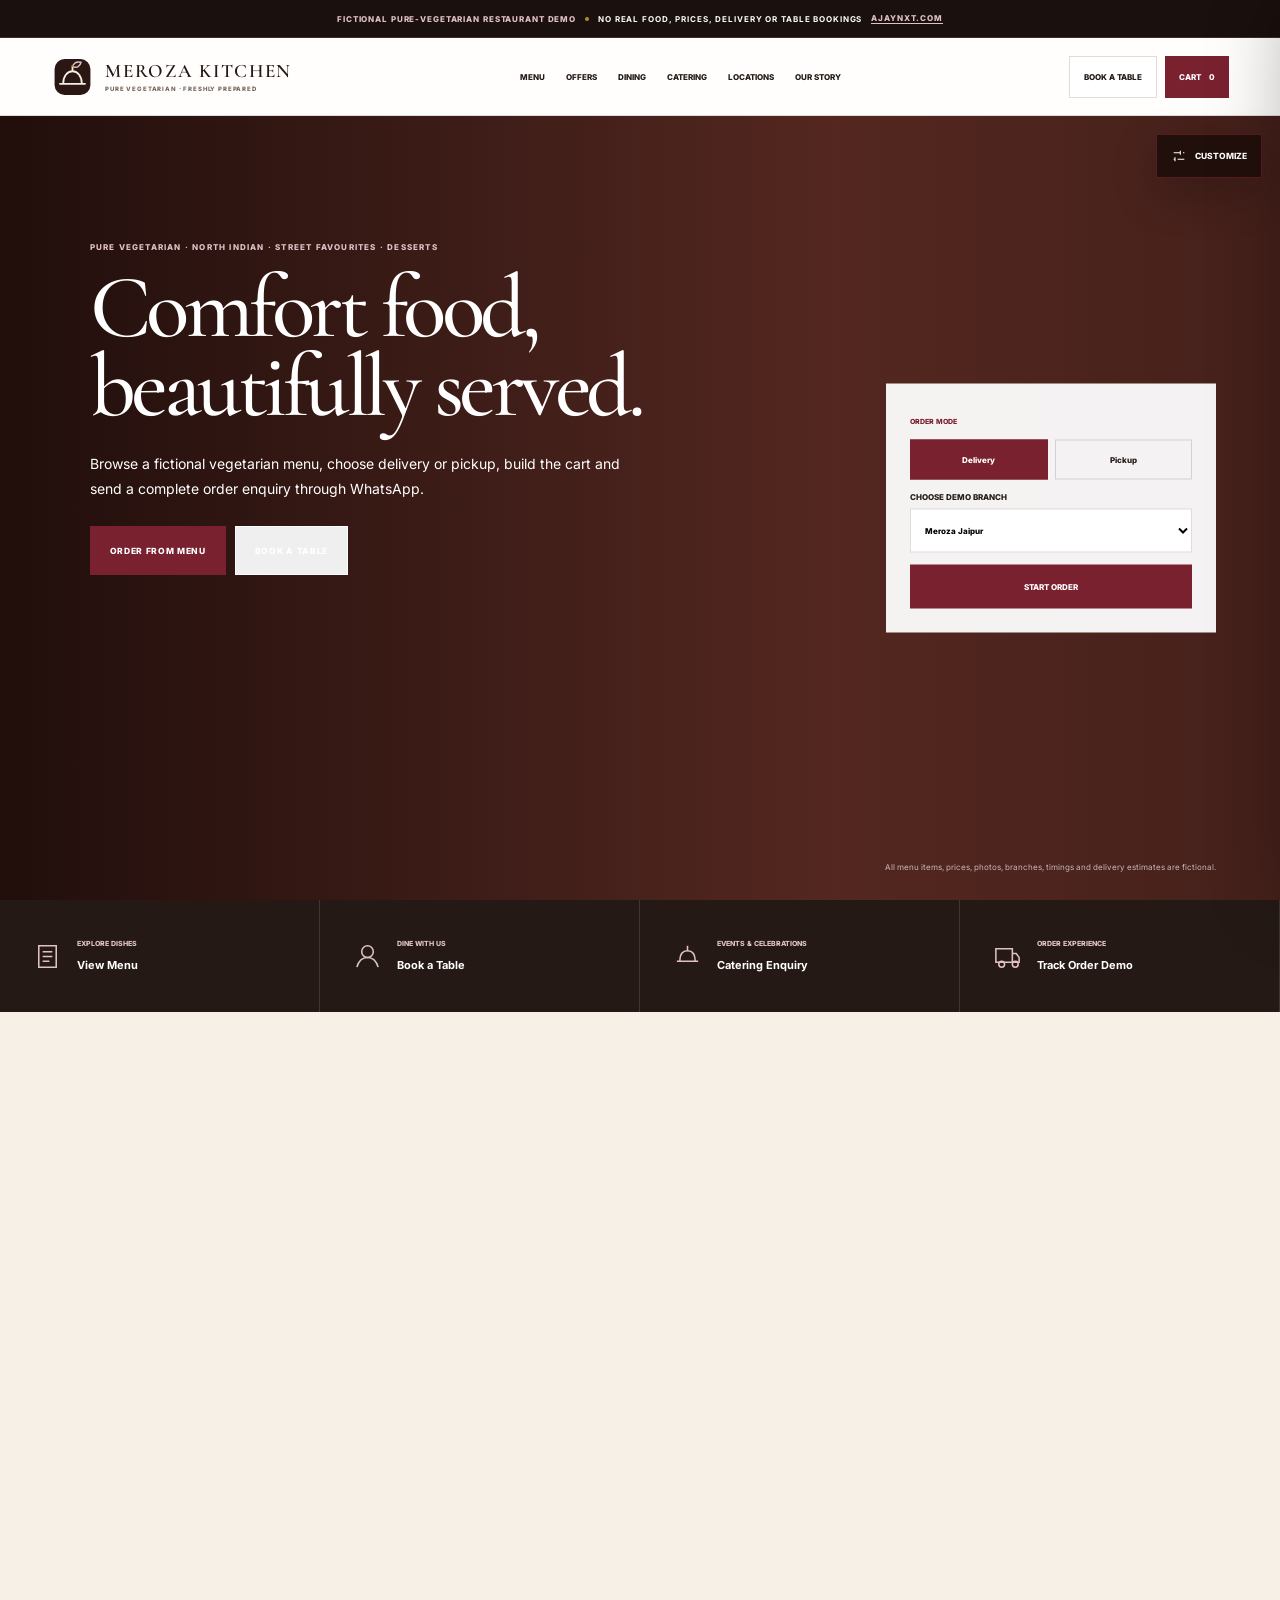
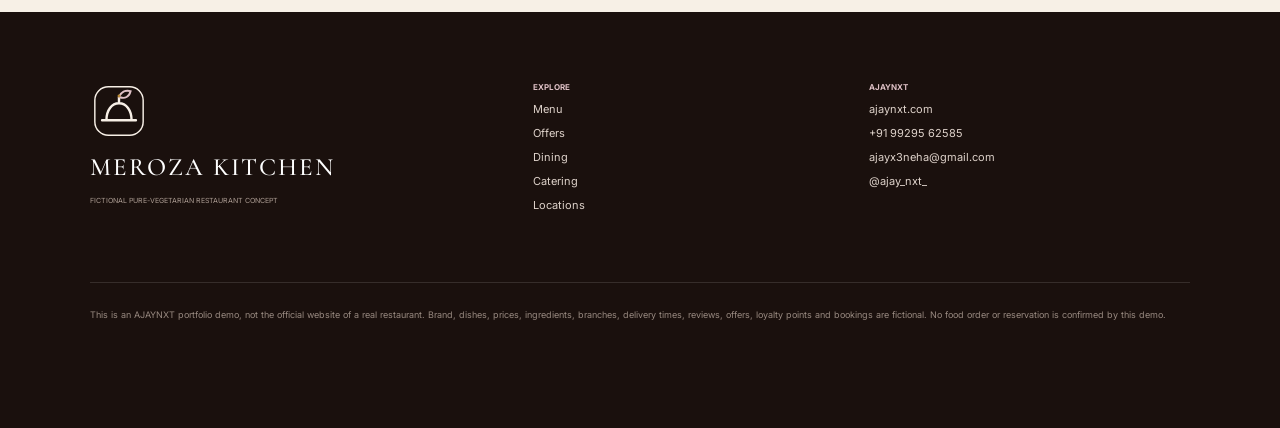
==== index.html @ 0dcc3686 "Add files via upload" ====
<!doctype html>
<html lang="en" data-mode="light">
<head>
  <meta charset="utf-8">
  <meta name="viewport" content="width=device-width,initial-scale=1,viewport-fit=cover">
  <meta name="theme-color" content="#7a2130">
  <meta name="description" content="Meroza Kitchen is a fictional premium pure-vegetarian restaurant and online-ordering website concept by AJAYNXT with menu filters, cart, delivery or pickup, table booking, catering and WhatsApp checkout.">
  <meta name="keywords" content="restaurant website demo, food ordering website, pure veg restaurant website, table booking, WhatsApp ordering, AJAYNXT">
  <meta name="author" content="Ajay Saini">
  <meta name="creator" content="AJAYNXT">
  <meta name="robots" content="index,follow,max-image-preview:large">
  <link rel="canonical" href="https://food.ajaynxt.com/">

  <meta property="og:type" content="website">
  <meta property="og:title" content="Meroza Kitchen | AJAYNXT Restaurant Demo">
  <meta property="og:description" content="An original fictional pure-vegetarian restaurant and online-ordering website concept designed by AJAYNXT.">
  <meta property="og:url" content="https://food.ajaynxt.com/">
  <meta property="og:image" content="https://images.unsplash.com/photo-1601050690597-df0568f70950?auto=format&fit=crop&w=1600&q=88">
  <meta property="og:site_name" content="AJAYNXT Portfolio">
  <meta name="twitter:card" content="summary_large_image">

  <title>Meroza Kitchen | Restaurant Website Demo by AJAYNXT</title>
  <link rel="icon" href="assets/favicon.svg" type="image/svg+xml">
  <link rel="manifest" href="manifest.webmanifest">
  <link rel="stylesheet" href="styles.css">

  <script type="application/ld+json">
  {
    "@context":"https://schema.org",
    "@graph":[
      {
        "@type":"Organization",
        "@id":"https://ajaynxt.com/#organization",
        "name":"AJAYNXT",
        "url":"https://ajaynxt.com/",
        "telephone":"+91-99295-62585",
        "email":"ajayx3neha@gmail.com",
        "sameAs":["https://www.instagram.com/ajay_nxt_/"]
      },
      {
        "@type":"Person",
        "@id":"https://ajaynxt.com/#ajay-saini",
        "name":"Ajay Saini",
        "jobTitle":"Website Designer and Developer",
        "url":"https://ajaynxt.com/",
        "worksFor":{"@id":"https://ajaynxt.com/#organization"}
      },
      {
        "@type":"WebSite",
        "@id":"https://food.ajaynxt.com/#website",
        "url":"https://food.ajaynxt.com/",
        "name":"Meroza Kitchen Demo",
        "creator":{"@id":"https://ajaynxt.com/#ajay-saini"},
        "publisher":{"@id":"https://ajaynxt.com/#organization"}
      }
    ]
  }
  </script>
</head>

<body>
  <a class="skip-link" href="#main">Skip to content</a>

  <div class="demo-strip">
    <span>FICTIONAL PURE-VEGETARIAN RESTAURANT DEMO</span>
    <i></i>
    <strong>NO REAL FOOD, PRICES, DELIVERY OR TABLE BOOKINGS</strong>
    <a href="https://ajaynxt.com/" target="_blank" rel="noopener">AJAYNXT.COM</a>
  </div>

  <header class="site-header">
    <a class="brand" href="#home" aria-label="Meroza Kitchen home">
      <img src="assets/logo-mark.svg" alt="" width="48" height="48">
      <span><strong>MEROZA KITCHEN</strong><small>PURE VEGETARIAN · FRESHLY PREPARED</small></span>
    </a>

    <button class="menu-button" id="menuButton" type="button" aria-expanded="false" aria-controls="mainNav">
      <span></span><span></span><b>Menu</b>
    </button>

    <nav id="mainNav">
      <a href="#menu">Menu</a>
      <a href="#offers">Offers</a>
      <a href="#dining">Dining</a>
      <a href="#catering">Catering</a>
      <a href="#locations">Locations</a>
      <a href="#story">Our Story</a>
    </nav>

    <div class="header-actions">
      <button class="outline-action" type="button" data-open-table>Book a Table</button>
      <button class="cart-action" id="cartToggle" type="button">Cart <span id="cartCount">0</span></button>
    </div>
  </header>

  <aside class="customizer">
    <button class="customizer-toggle" id="customizerToggle" type="button" aria-expanded="false">
      <svg viewBox="0 0 24 24"><path d="M4 7h10M18 7h2M4 17h2M10 17h10M14 4v6M6 14v6"/></svg>
      Customize
    </button>
    <div class="customizer-panel">
      <div class="customizer-head">
        <div><small>AJAYNXT STYLE LAB</small><h2>Season the interface.</h2></div>
        <button id="customizerClose" type="button" aria-label="Close customizer">×</button>
      </div>

      <section>
        <div class="control-title"><h3>Colour Theme</h3><span id="colourStatus">Auto · 3 sec</span></div>
        <div class="swatches" id="themeSwatches"></div>
        <label>Custom colour
          <div class="colour-row">
            <input id="customColour" type="color" value="#7a2130">
            <input id="customHex" type="text" value="#7A2130" maxlength="7">
          </div>
        </label>
        <button class="lock-button" id="lockColour" type="button"><span>Lock Colour</span><b>Unlocked</b></button>
      </section>

      <section>
        <div class="control-title"><h3>Heading Font</h3><span id="fontStatus">Auto · 3 sec</span></div>
        <label>Manual font
          <select id="fontSelect">
            <option value="Cormorant Garamond">Cormorant Garamond</option>
            <option value="Playfair Display">Playfair Display</option>
            <option value="Bodoni Moda">Bodoni Moda</option>
            <option value="DM Serif Display">DM Serif Display</option>
            <option value="Prata">Prata</option>
            <option value="Manrope">Manrope</option>
          </select>
        </label>
        <button class="lock-button" id="lockFont" type="button"><span>Lock Font</span><b>Unlocked</b></button>
      </section>

      <section>
        <div class="control-title"><h3>Appearance</h3><span id="modeStatus">Light</span></div>
        <div class="mode-grid">
          <button class="active" type="button" data-mode-value="light">Light</button>
          <button type="button" data-mode-value="dark">Dark</button>
          <button type="button" data-mode-value="system">System</button>
        </div>
      </section>

      <button class="master-lock" id="lockBoth" type="button">Lock Both</button>
      <button class="reset-button" id="resetCustomizer" type="button">Reset Auto Mode</button>
    </div>
  </aside>

  <main id="main">
    <section class="hero" id="home">
      <div class="hero-media"></div>
      <div class="hero-overlay"></div>

      <div class="hero-copy">
        <p class="eyebrow light">PURE VEGETARIAN · NORTH INDIAN · STREET FAVOURITES · DESSERTS</p>
        <h1>Comfort food,<br>beautifully served.</h1>
        <p>Browse a fictional vegetarian menu, choose delivery or pickup, build the cart and send a complete order enquiry through WhatsApp.</p>
        <div class="hero-actions">
          <a class="button button-accent" href="#menu">Order from Menu</a>
          <button class="button button-outline" type="button" data-open-table>Book a Table</button>
        </div>
      </div>

      <div class="hero-order">
        <small>ORDER MODE</small>
        <div class="order-mode">
          <button class="active" type="button" data-order-mode="Delivery">Delivery</button>
          <button type="button" data-order-mode="Pickup">Pickup</button>
        </div>
        <label>Choose demo branch
          <select id="heroBranch">
            <option>Meroza Jaipur</option>
            <option>Meroza Gurugram</option>
            <option>Meroza Shimla</option>
          </select>
        </label>
        <a href="#menu">Start Order</a>
      </div>

      <div class="hero-note">All menu items, prices, photos, branches, timings and delivery estimates are fictional.</div>
    </section>

    <section class="quick-actions">
      <a href="#menu">
        <svg viewBox="0 0 32 32"><path d="M7 5h18v22H7zM11 11h10M11 16h10M11 21h7"/></svg>
        <span><small>EXPLORE DISHES</small><strong>View Menu</strong></span>
      </a>
      <button type="button" data-open-table>
        <svg viewBox="0 0 32 32"><circle cx="16" cy="11" r="6"/><path d="M5 27c2-7 6-10 11-10s9 3 11 10"/></svg>
        <span><small>DINE WITH US</small><strong>Book a Table</strong></span>
      </button>
      <button type="button" data-open-catering>
        <svg viewBox="0 0 32 32"><path d="M5 21h22M8 21c0-7 3-11 8-11s8 4 8 11M16 5v5"/></svg>
        <span><small>EVENTS & CELEBRATIONS</small><strong>Catering Enquiry</strong></span>
      </button>
      <button type="button" data-open-track>
        <svg viewBox="0 0 32 32"><path d="M4 8h17v14H4zM21 13h4l3 4v5h-7z"/><circle cx="10" cy="24" r="3"/><circle cx="24" cy="24" r="3"/></svg>
        <span><small>ORDER EXPERIENCE</small><strong>Track Order Demo</strong></span>
      </button>
    </section>

    <section class="intro section">
      <div class="section-index reveal"><span>01</span><p>THE ORDERING EXPERIENCE</p></div>
      <div class="intro-heading reveal"><h2>A menu that helps<br>customers decide.</h2></div>
      <div class="intro-copy reveal">
        <p>Meroza Kitchen is an original fictional restaurant brand created for the AJAYNXT portfolio. It combines menu discovery, cart, WhatsApp ordering, table booking, catering, branches and repeat-customer features.</p>
        <p>The same structure can be adapted for cafés, bakeries, sweet shops, cloud kitchens and multi-outlet food brands.</p>
        <a class="text-link" href="#menu">Browse vegetarian menu <span>→</span></a>
      </div>
    </section>

    <section class="menu-section section" id="menu">
      <header class="section-heading reveal">
        <div><p class="eyebrow">PURE-VEG MENU</p><h2>Find the craving,<br>then build the order.</h2></div>
        <p>Search, category filters, spice labels and quick add help customers move through a large menu without menu-card archaeology.</p>
      </header>

      <div class="menu-toolbar reveal">
        <label>Search dishes<input id="dishSearch" type="search" placeholder="Paneer, thali, kulcha, dessert..."></label>
        <div class="menu-filters">
          <button class="active" type="button" data-menu-filter="All">All</button>
          <button type="button" data-menu-filter="Bestseller">Bestsellers</button>
          <button type="button" data-menu-filter="North Indian">North Indian</button>
          <button type="button" data-menu-filter="Street Food">Street Food</button>
          <button type="button" data-menu-filter="Thali">Thali</button>
          <button type="button" data-menu-filter="Dessert">Desserts</button>
        </div>
        <label>Sort
          <select id="dishSort"><option value="featured">Featured</option><option value="low">Price: Low to High</option><option value="high">Price: High to Low</option><option value="name">Name A–Z</option></select>
        </label>
      </div>

      <div class="menu-grid" id="menuGrid"></div>
      <div class="empty-state" id="menuEmpty" hidden><h3>No fictional dish found</h3><p>Try another category or search.</p></div>
    </section>

    <section class="offers" id="offers">
      <div class="offers-copy reveal">
        <p class="eyebrow light">OFFERS · FICTIONAL</p>
        <h2>Give every visit<br>a reason to return.</h2>
        <p>Offer cards can connect weekday combos, family meals, pickup savings and app-only promotions.</p>
        <div class="offer-tabs">
          <button class="active" type="button" data-offer="Family Feast">Family Feast</button>
          <button type="button" data-offer="Pickup Treat">Pickup Treat</button>
          <button type="button" data-offer="Sweet Ending">Sweet Ending</button>
        </div>
        <article class="offer-card">
          <small id="offerLabel">FAMILY MEAL · DEMO OFFER</small>
          <h3 id="offerTitle">Family Feast</h3>
          <p id="offerText">Choose four mains, breads, rice and dessert through a fictional bundle flow.</p>
          <strong id="offerPrice">From ₹1,499*</strong>
        </article>
        <button class="button button-light" type="button" id="offerAction">Add Demo Offer</button>
      </div>
      <div class="offers-image reveal"><img id="offerImage" src="https://images.unsplash.com/photo-1601050690597-df0568f70950?auto=format&fit=crop&w=1600&q=88" alt="Indian vegetarian family meal" loading="lazy"></div>
    </section>

    <section class="dining section" id="dining">
      <header class="section-heading reveal">
        <div><p class="eyebrow">DINE-IN EXPERIENCE</p><h2>Turn a meal<br>into an occasion.</h2></div>
        <p>Show ambience, timings, facilities, occasion support and table availability before the guest calls.</p>
      </header>
      <div class="dining-grid">
        <article class="dining-main reveal">
          <img src="https://images.unsplash.com/photo-1552566626-52f8b828add9?auto=format&fit=crop&w=1500&q=88" alt="Premium restaurant dining room" loading="lazy">
          <div><small>FAMILY DINING · FICTIONAL</small><h3>The Meroza Dining Room</h3><p>Warm interiors, group tables and celebration-ready service concept.</p><button type="button" data-open-table>Reserve a Table</button></div>
        </article>
        <article class="dining-side reveal"><span>01</span><h3>Birthday Tables</h3><p>Celebration note, cake coordination and table decoration enquiry.</p></article>
        <article class="dining-side reveal"><span>02</span><h3>Group Dining</h3><p>Pre-set menus and seating guidance for fictional group bookings.</p></article>
      </div>
    </section>

    <section class="catering" id="catering">
      <div class="catering-image reveal"><img src="https://images.unsplash.com/photo-1555244162-803834f70033?auto=format&fit=crop&w=1600&q=88" alt="Vegetarian catering buffet for a celebration" loading="lazy"></div>
      <div class="catering-copy reveal">
        <p class="eyebrow light">CATERING & BULK ORDERS</p>
        <h2>From office lunches<br>to family celebrations.</h2>
        <p>A dedicated enquiry can capture event date, guest count, meal type, venue and service requirements.</p>
        <div class="catering-tags"><span>Corporate Meals</span><span>Wedding Functions</span><span>Birthday Catering</span><span>Bulk Sweet Boxes</span></div>
        <button class="button button-light" type="button" data-open-catering>Plan Catering</button>
      </div>
    </section>

    <section class="loyalty section">
      <header class="section-heading reveal">
        <div><p class="eyebrow">LOYALTY CONCEPT</p><h2>Reward the next<br>order, not only this one.</h2></div>
        <p>A real programme can connect customer login, points, offers, birthday rewards and order history.</p>
      </header>
      <div class="loyalty-layout">
        <div class="loyalty-card reveal">
          <img src="assets/logo-mark-light.svg" alt="">
          <small>MEROZA CIRCLE · DEMO</small>
          <strong>1,240</strong><span>Fictional points balance</span>
          <div><b>Silver Leaf</b><p>Next reward at 1,500 points*</p></div>
        </div>
        <div class="loyalty-copy reveal">
          <article><span>01</span><div><h3>Earn on Orders</h3><p>Points logic can follow verified spend and exclusions.</p></div></article>
          <article><span>02</span><div><h3>Redeem Rewards</h3><p>Show eligible products, minimum order and validity.</p></div></article>
          <article><span>03</span><div><h3>Remember Preferences</h3><p>Save favourites and order history with consent.</p></div></article>
          <button class="button button-accent" type="button" data-open-loyalty>Discuss Loyalty Feature</button>
        </div>
      </div>
    </section>

    <section class="locations section" id="locations">
      <header class="section-heading reveal">
        <div><p class="eyebrow">MEROZA LOCATIONS · DEMO</p><h2>Choose the branch<br>serving your area.</h2></div>
        <p>Real location pages can show verified delivery zones, timings, directions, phone numbers and branch-specific menus.</p>
      </header>
      <div class="location-layout">
        <div class="location-map reveal">
          <div class="map-grid"></div>
          <span class="map-pin pin-one"><img src="assets/logo-mark-light.svg" alt=""></span>
          <span class="map-pin pin-two"><img src="assets/logo-mark-light.svg" alt=""></span>
          <span class="map-pin pin-three"><img src="assets/logo-mark-light.svg" alt=""></span>
          <small>FICTIONAL BRANCH MAP</small>
        </div>
        <div class="location-list reveal">
          <label>Search demo branch<input id="locationSearch" type="search" placeholder="City or service"></label>
          <article data-location="jaipur dine in delivery catering"><div><small>FLAGSHIP DINING</small><h3>Meroza Jaipur</h3><p>Dine-in · Delivery · Catering</p></div><button type="button" data-branch="Meroza Jaipur">Select</button></article>
          <article data-location="gurugram delivery pickup corporate"><div><small>URBAN KITCHEN</small><h3>Meroza Gurugram</h3><p>Delivery · Pickup · Corporate Meals</p></div><button type="button" data-branch="Meroza Gurugram">Select</button></article>
          <article data-location="shimla dine in bakery sweets"><div><small>HILL DINING</small><h3>Meroza Shimla</h3><p>Dine-in · Bakery · Sweets</p></div><button type="button" data-branch="Meroza Shimla">Select</button></article>
        </div>
      </div>
    </section>

    <section class="story section" id="story">
      <div class="story-copy reveal">
        <p class="eyebrow">THE FICTIONAL BRAND</p>
        <h2>Built to demonstrate<br>local food commerce.</h2>
        <p>Meroza Kitchen brings brand storytelling and useful restaurant operations into one interface. Product images are illustrative stock photography, while every menu item, branch and offer is fictional.</p>
        <button class="button button-dark" type="button" data-open-business>Build My Food Website</button>
      </div>
      <div class="story-image reveal"><img src="https://images.unsplash.com/photo-1547592180-85f173990554?auto=format&fit=crop&w=1600&q=88" alt="Chef preparing fresh vegetarian food" loading="lazy"></div>
    </section>

    <section class="faq section">
      <header class="faq-heading reveal"><p class="eyebrow">FREQUENT QUESTIONS</p><h2>Clear before<br>the customer orders.</h2></header>
      <div class="faq-list reveal">
        <article><button type="button" aria-expanded="false"><span>Can I place a real food order here?</span><b>+</b></button><div><p>No. Meroza Kitchen, all dishes, prices, branches, timings and offers are fictional portfolio content.</p></div></article>
        <article><button type="button" aria-expanded="false"><span>Can this connect to online payments?</span><b>+</b></button><div><p>Yes. A client version can connect supported payment, tax, delivery and order-management systems.</p></div></article>
        <article><button type="button" aria-expanded="false"><span>Can each branch have a separate menu?</span><b>+</b></button><div><p>Yes. Branch-specific stock, pricing, delivery zones, timings and offers can be managed from a suitable backend.</p></div></article>
        <article><button type="button" aria-expanded="false"><span>Can Meroza be converted for my restaurant?</span><b>+</b></button><div><p>Yes. AJAYNXT can replace the fictional identity with approved branding, menu, branches, ordering and table-booking workflows.</p></div></article>
      </div>
    </section>

    <section class="website-price section">
      <div class="price-intro reveal">
        <p class="eyebrow">DESIGNED BY AJAYNXT</p>
        <h2>Need a food website<br>that takes orders?</h2>
        <p>Get a custom restaurant, café, bakery or cloud-kitchen website with menu management, cart, payments, delivery, pickup, table booking, catering, branches, WhatsApp and analytics.</p>
        <div class="contact-grid">
          <a href="tel:+919929562585"><small>CALL / WHATSAPP</small><strong>+91 99295 62585</strong></a>
          <a href="mailto:ajayx3neha@gmail.com"><small>EMAIL</small><strong>ajayx3neha@gmail.com</strong></a>
          <a href="https://www.instagram.com/ajay_nxt_/" target="_blank" rel="noopener"><small>INSTAGRAM</small><strong>@ajay_nxt_</strong></a>
          <a href="https://ajaynxt.com/" target="_blank" rel="noopener"><small>PORTFOLIO</small><strong>AJAYNXT.COM</strong></a>
        </div>
      </div>

      <form class="price-form reveal" id="priceForm" novalidate>
        <div class="form-heading"><small>FOOD WEBSITE PROJECT</small><h3>Ask website price</h3><p>Your details will open in WhatsApp.</p></div>
        <label>Full name<input name="name" required><span class="field-error"></span></label>
        <label>Phone / WhatsApp<input name="phone" inputmode="tel" required><span class="field-error"></span></label>
        <label>Restaurant / Brand<input name="business"></label>
        <label>Website requirement
          <select name="type"><option>Restaurant Ordering Website</option><option>Café / Bakery Website</option><option>Cloud Kitchen Website</option><option>Sweets & Snacks Store</option><option>Food Website + Admin Panel</option><option>Custom Requirement</option></select>
        </label>
        <label class="full">Project details<textarea name="message" rows="5" placeholder="Menu, branches, delivery, payments, table booking or other requirements"></textarea></label>
        <button class="button button-accent full" type="submit">Ask Price on WhatsApp</button>
      </form>
    </section>
  </main>

  <footer>
    <div class="footer-brand"><img src="assets/logo-mark-light.svg" alt="" width="58" height="58"><strong>MEROZA KITCHEN</strong><small>FICTIONAL PURE-VEGETARIAN RESTAURANT CONCEPT</small></div>
    <nav class="footer-nav"><strong>EXPLORE</strong><a href="#menu">Menu</a><a href="#offers">Offers</a><a href="#dining">Dining</a><a href="#catering">Catering</a><a href="#locations">Locations</a></nav>
    <div class="footer-contact"><strong>AJAYNXT</strong><a href="https://ajaynxt.com/" target="_blank" rel="noopener">ajaynxt.com</a><a href="tel:+919929562585">+91 99295 62585</a><a href="mailto:ajayx3neha@gmail.com">ajayx3neha@gmail.com</a><a href="https://www.instagram.com/ajay_nxt_/" target="_blank" rel="noopener">@ajay_nxt_</a></div>
    <p class="footer-note">This is an AJAYNXT portfolio demo, not the official website of a real restaurant. Brand, dishes, prices, ingredients, branches, delivery times, reviews, offers, loyalty points and bookings are fictional. No food order or reservation is confirmed by this demo.</p>
  </footer>

  <div class="mobile-actions">
    <a href="#menu">Menu</a>
    <button type="button" data-open-table>Table</button>
    <button type="button" data-open-catering>Catering</button>
    <button type="button" id="mobileCart">Cart <span id="mobileCartCount">0</span></button>
  </div>

  <aside class="cart-drawer" id="cartDrawer" aria-hidden="true">
    <header><div><small>DEMO ORDER</small><h2>Your Cart</h2></div><button id="cartClose" type="button">×</button></header>
    <div class="order-settings">
      <div class="order-mode">
        <button class="active" type="button" data-order-mode="Delivery">Delivery</button>
        <button type="button" data-order-mode="Pickup">Pickup</button>
      </div>
      <label>Branch<select id="cartBranch"><option>Meroza Jaipur</option><option>Meroza Gurugram</option><option>Meroza Shimla</option></select></label>
    </div>
    <div class="drawer-items" id="cartItems"></div>
    <div class="drawer-empty" id="cartEmpty"><img src="assets/logo-mark.svg" alt="" width="64"><h3>Your demo cart is empty.</h3><p>Add vegetarian dishes to test the ordering flow.</p></div>
    <footer><div><span>Subtotal</span><strong id="cartSubtotal">₹0</strong></div><p>Taxes, packaging, delivery and discounts are not calculated.</p><button class="button button-accent" id="checkoutButton" type="button" disabled>Order Enquiry on WhatsApp</button></footer>
  </aside>

  <dialog class="dish-modal" id="dishModal">
    <button class="modal-close light-close" id="dishClose" type="button">×</button>
    <div class="dish-modal-media"></div>
    <div class="dish-modal-copy">
      <p class="eyebrow">DISH DETAIL · FICTIONAL</p>
      <h2 id="dishModalTitle">Dish</h2>
      <div class="dish-meta"><span>PURE VEG</span><span id="dishModalCategory"></span><span id="dishModalPrice"></span></div>
      <p id="dishModalText"></p>
      <ul><li>Ingredient and allergen-information area</li><li>Customisation and add-on controls area</li><li>Availability by branch can be connected</li><li>Images and preparation are illustrative</li></ul>
      <button class="button button-accent" id="dishAdd" type="button">Add to Cart</button>
    </div>
  </dialog>

  <dialog class="form-modal" id="formModal">
    <button class="modal-close" id="formClose" type="button">×</button>
    <div class="modal-visual">
      <img src="assets/logo-mark-light.svg" alt="">
      <small id="formVisualLabel">MEROZA · DEMO</small>
      <h2 id="formVisualTitle">Plan your visit.</h2>
      <p id="formVisualText">This fictional form sends an enquiry to AJAYNXT.</p>
    </div>
    <form class="modal-form" id="enquiryForm" novalidate>
      <div class="form-heading"><small id="formLabel">ENQUIRY · DEMO</small><h3 id="formTitle">Book a table</h3></div>
      <input type="hidden" name="enquiryType" id="enquiryType">
      <label>Full name<input name="name" required><span class="field-error"></span></label>
      <label>Phone / WhatsApp<input name="phone" inputmode="tel" required><span class="field-error"></span></label>
      <label>Date<input name="date" type="date" required><span class="field-error"></span></label>
      <label>Guests<input name="guests" type="number" inputmode="numeric" min="1" value="2"></label>
      <label>Branch<select name="branch"><option>Meroza Jaipur</option><option>Meroza Gurugram</option><option>Meroza Shimla</option></select></label>
      <label>Occasion / Requirement<input name="message" placeholder="Birthday, catering menu, bulk order..."></label>
      <button class="button button-accent full" type="submit">Send Enquiry on WhatsApp</button>
    </form>
  </dialog>

  <dialog class="simple-modal" id="simpleModal">
    <button class="modal-close light-close" id="simpleClose" type="button">×</button>
    <div class="simple-copy">
      <img src="assets/logo-mark.svg" alt="" width="72">
      <p class="eyebrow" id="simpleEyebrow">MEROZA · DEMO</p>
      <h2 id="simpleTitle">Restaurant website feature.</h2>
      <p id="simpleText">This concept opens a prepared WhatsApp message.</p>
      <a class="button button-accent" id="simpleLink" href="#" target="_blank" rel="noopener">Continue on WhatsApp</a>
    </div>
  </dialog>

  <script src="script.js"></script>
</body>
</html>
---- styles.css ----
@import url('https://fonts.googleapis.com/css2?family=Bodoni+Moda:opsz,wght@6..96,400;6..96,500;6..96,600&family=Cormorant+Garamond:wght@400;500;600&family=DM+Serif+Display&family=Inter:wght@400;500;600;700&family=Manrope:wght@400;500;600;700;800&family=Playfair+Display:wght@400;500;600&family=Prata&display=swap');
:root{--accent:#7a2130;--accent-rgb:122,33,48;--accent-soft:#dfc1c6;--gold:#b98a35;--bg:#f7f0e6;--surface:#fff;--surface2:#ebdfcf;--ink:#241915;--muted:#74665e;--line:rgba(36,25,21,.15);--overlay:linear-gradient(90deg,rgba(24,10,8,.88),rgba(24,10,8,.16) 65%,rgba(24,10,8,.37));--display:"Cormorant Garamond",Georgia,serif;--body:"Inter",Arial,sans-serif;--notice-h:38px;--header-h:78px}
html[data-mode="dark"]{--bg:#110e0c;--surface:#1c1815;--surface2:#2d251f;--ink:#f6eee7;--muted:#bcb0a8;--line:rgba(255,255,255,.14);--overlay:linear-gradient(90deg,rgba(8,3,2,.96),rgba(8,3,2,.27) 65%,rgba(8,3,2,.48))}
*{box-sizing:border-box}html{scroll-behavior:smooth}body{margin:0;padding-top:calc(var(--notice-h) + var(--header-h));color:var(--ink);background:var(--bg);font-family:var(--body);overflow-x:hidden}body.locked{overflow:hidden}a{color:inherit}button,input,select,textarea{font:inherit}button{cursor:pointer}img{display:block;max-width:100%}svg{display:block}::selection{background:var(--accent);color:#fff}:focus-visible{outline:2px solid var(--accent);outline-offset:3px}.skip-link{position:fixed;top:-70px;left:14px;z-index:30000;padding:12px;color:#fff;background:#111}.skip-link:focus{top:8px}
.demo-strip{position:fixed;inset:0 0 auto;z-index:17000;min-height:var(--notice-h);display:flex;align-items:center;justify-content:center;gap:9px;padding:8px 15px;color:#fff;background:#1a100d;border-bottom:1px solid rgba(255,255,255,.13);font-size:8px;font-weight:800;letter-spacing:.11em;text-align:center;text-transform:uppercase}.demo-strip span,.demo-strip a{color:var(--accent-soft)}.demo-strip i{width:4px;height:4px;border-radius:50%;background:var(--gold)}.demo-strip a{text-decoration:none;border-bottom:1px solid currentColor}
.site-header{position:fixed;top:var(--notice-h);left:0;right:0;z-index:16000;height:var(--header-h);display:grid;grid-template-columns:auto 1fr auto;align-items:center;gap:24px;padding:0 4vw;background:color-mix(in srgb,var(--surface) 92%,transparent);border-bottom:1px solid var(--line);backdrop-filter:blur(18px)}.brand{display:flex;align-items:center;gap:11px;text-decoration:none}.brand img{width:43px}.brand strong{display:block;font:600 19px/1 var(--display);letter-spacing:.09em}.brand small{display:block;margin-top:5px;color:var(--muted);font-size:6px;font-weight:800;letter-spacing:.14em}.site-header nav{display:flex;justify-content:center;gap:21px}.site-header nav a{text-decoration:none;font-size:8px;font-weight:800;text-transform:uppercase}.header-actions{display:flex;gap:8px}.header-actions button{min-height:42px;padding:10px 14px;font-size:8px;font-weight:800;text-transform:uppercase}.outline-action{color:var(--ink);background:var(--surface);border:1px solid var(--line)}.cart-action{color:#fff;background:var(--accent);border:0}.cart-action span{margin-left:6px}.menu-button{display:none;min-height:42px;align-items:center;gap:6px;padding:9px 12px;color:var(--ink);background:var(--surface);border:1px solid var(--line)}.menu-button span{width:12px;height:1px;background:currentColor}.menu-button b{font-size:8px;text-transform:uppercase}
.customizer{position:fixed;right:18px;top:calc(var(--notice-h) + var(--header-h) + 18px);z-index:16500}.customizer-toggle{min-height:44px;display:flex;align-items:center;gap:8px;padding:10px 14px;color:#fff;background:rgba(32,15,12,.97);border:1px solid rgba(var(--accent-rgb),.65);box-shadow:0 15px 45px rgba(0,0,0,.22);font-size:8.5px;font-weight:800;text-transform:uppercase}.customizer-toggle svg{width:16px;fill:none;stroke:currentColor;stroke-width:1.6}.customizer-panel{display:none;width:min(350px,calc(100vw - 36px));max-height:calc(100svh - var(--notice-h) - var(--header-h) - 90px);overflow:auto;margin-top:8px;padding:20px;color:#fff;background:rgba(32,15,12,.99);border:1px solid rgba(var(--accent-rgb),.45);box-shadow:0 28px 80px rgba(0,0,0,.34)}.customizer.open .customizer-panel{display:grid;gap:20px}.customizer-head{display:flex;justify-content:space-between;gap:20px;padding-bottom:17px;border-bottom:1px solid rgba(255,255,255,.13)}.customizer-head small{color:var(--accent-soft);font-size:7px;font-weight:800}.customizer-head h2{margin:4px 0 0;font:500 30px/1 var(--display)}.customizer-head button{width:36px;height:36px;color:#fff;background:transparent;border:1px solid rgba(255,255,255,.16);font-size:22px}.customizer-panel section{display:grid;gap:12px}.control-title{display:flex;justify-content:space-between}.control-title h3{margin:0;font-size:10px;text-transform:uppercase}.control-title span{color:#bbb;font-size:8px}.swatches{display:grid;grid-template-columns:repeat(8,1fr);gap:7px}.swatches button{aspect-ratio:1;border:1px solid rgba(255,255,255,.25);border-radius:50%;background:var(--swatch)}.swatches button.active{outline:2px solid #fff;outline-offset:2px}.customizer-panel label{display:grid;gap:7px;color:#ccc;font-size:8px;font-weight:700;text-transform:uppercase}.colour-row{display:grid;grid-template-columns:55px 1fr;gap:8px}.customizer-panel input,.customizer-panel select{width:100%;min-height:42px;padding:9px 10px;color:#fff;background:#3b211b;border:1px solid rgba(255,255,255,.16)}.customizer-panel input[type=color]{padding:4px}.lock-button{min-height:42px;display:flex;justify-content:space-between;align-items:center;padding:10px 12px;color:#fff;background:transparent;border:1px solid rgba(255,255,255,.16);font-size:9px;font-weight:800;text-transform:uppercase}.lock-button b{color:#aaa;font-size:8px}.lock-button.locked{color:#111;background:var(--accent-soft)}.lock-button.locked b{color:#111}.mode-grid{display:grid;grid-template-columns:repeat(3,1fr);gap:7px}.mode-grid button{min-height:39px;color:#fff;background:transparent;border:1px solid rgba(255,255,255,.16);font-size:8px;font-weight:800;text-transform:uppercase}.mode-grid button.active{color:#111;background:#fff}.master-lock,.reset-button{min-height:42px;border:1px solid rgba(255,255,255,.18);font-size:9px;font-weight:800;text-transform:uppercase}.master-lock{color:#111;background:var(--accent-soft)}.master-lock.locked{color:#fff;background:var(--accent)}.reset-button{color:#fff;background:transparent}
.hero{position:relative;min-height:calc(100svh - var(--notice-h) - var(--header-h));overflow:hidden;isolation:isolate;color:#fff;background:#5f2d25}.hero-media{position:absolute;inset:0;z-index:-3;background:url("https://images.unsplash.com/photo-1601050690597-df0568f70950?auto=format&fit=crop&w=2200&q=90") center/cover}.hero-overlay{position:absolute;inset:0;z-index:-2;background:var(--overlay)}.hero-copy{width:min(800px,87vw);padding:clamp(110px,14vh,170px) 0 130px 7vw}.eyebrow{margin:0 0 17px;color:var(--accent);font-size:8px;font-weight:800;letter-spacing:.15em;text-transform:uppercase}.eyebrow.light{color:var(--accent-soft)}.hero h1,.intro-heading h2,.section-heading h2,.offers-copy h2,.catering-copy h2,.story-copy h2,.faq-heading h2,.price-intro h2{margin:0;font:500 clamp(56px,7vw,104px)/.88 var(--display);letter-spacing:-.05em}.hero-copy>p:not(.eyebrow){max-width:560px;margin:25px 0;font-size:14px;line-height:1.78}.hero-actions{display:flex;flex-wrap:wrap;gap:9px}.button{min-height:49px;display:inline-flex;align-items:center;justify-content:center;padding:13px 19px;border:1px solid transparent;text-decoration:none;font-size:8.5px;font-weight:800;letter-spacing:.08em;text-transform:uppercase}.button-accent{color:#fff;background:var(--accent)}.button-outline{color:#fff;border-color:rgba(255,255,255,.75)}.button-light{color:#241915;background:#fff}.button-dark{color:#fff;background:#241915}.hero-order{position:absolute;right:5vw;top:50%;width:min(330px,28vw);transform:translateY(-50%);padding:24px;color:#241915;background:rgba(255,255,255,.94)}.hero-order>small{color:var(--accent);font-size:7px;font-weight:800}.order-mode{display:grid;grid-template-columns:1fr 1fr;gap:7px;margin:12px 0}.order-mode button{min-height:40px;color:var(--ink);background:transparent;border:1px solid var(--line);font-size:8px;font-weight:800}.order-mode button.active{color:#fff;background:var(--accent);border-color:var(--accent)}.hero-order label,.order-settings label{display:grid;gap:7px;font-size:8px;font-weight:800;text-transform:uppercase}.hero-order select,.order-settings select{min-height:44px;padding:10px;border:1px solid var(--line);background:#fff}.hero-order>a{display:grid;place-items:center;min-height:44px;margin-top:12px;color:#fff;background:var(--accent);text-decoration:none;font-size:8px;font-weight:800;text-transform:uppercase}.hero-note{position:absolute;right:5vw;bottom:28px;max-width:350px;color:rgba(255,255,255,.68);font-size:8px;text-align:right}
.quick-actions{display:grid;grid-template-columns:repeat(4,1fr);background:#241915}.quick-actions button,.quick-actions a{min-height:112px;display:flex;align-items:center;gap:14px;padding:20px 2.5vw;color:#fff;background:transparent;border:0;border-right:1px solid rgba(255,255,255,.12);text-align:left;text-decoration:none}.quick-actions svg{width:31px;fill:none;stroke:var(--accent-soft);stroke-width:1.6}.quick-actions small{display:block;margin-bottom:5px;color:var(--accent-soft);font-size:7px;font-weight:800}.quick-actions strong{font-size:11px}
.section{padding:clamp(82px,9vw,135px) 7vw}.intro{display:grid;grid-template-columns:.16fr 1fr .8fr;gap:7vw}.section-index{display:flex;gap:12px;color:var(--muted);font-size:8px;font-weight:800}.section-index p{margin:0}.intro-copy{max-width:540px;padding-top:38px;color:var(--muted);font-size:14px;line-height:1.82}.text-link{display:inline-flex;gap:12px;margin-top:8px;text-decoration:none;font-size:8px;font-weight:800;text-transform:uppercase}.section-heading{display:grid;grid-template-columns:1fr .72fr;gap:8vw;align-items:end;margin-bottom:38px}.section-heading>p{margin:0;color:var(--muted);font-size:14px;line-height:1.8}
.menu-toolbar{display:grid;grid-template-columns:minmax(230px,.75fr) 1.6fr auto;gap:15px;align-items:end;margin-bottom:25px}.menu-toolbar label{display:grid;gap:7px;font-size:8px;font-weight:800;text-transform:uppercase}.menu-toolbar input,.menu-toolbar select{min-height:44px;padding:10px;color:var(--ink);background:var(--surface);border:1px solid var(--line)}.menu-filters{display:flex;flex-wrap:wrap;gap:7px}.menu-filters button{min-height:38px;padding:9px 12px;color:var(--muted);background:var(--surface);border:1px solid var(--line);font-size:8px;font-weight:800;text-transform:uppercase}.menu-filters button.active{color:#fff;background:var(--accent);border-color:var(--accent)}.menu-grid{display:grid;grid-template-columns:repeat(4,1fr);gap:15px}.dish-card{background:var(--surface);border:1px solid var(--line)}.dish-image{position:relative;height:270px;overflow:hidden}.dish-image img{width:100%;height:100%;object-fit:cover;transition:transform .6s}.dish-card:hover img{transform:scale(1.035)}.dish-badge{position:absolute;left:12px;top:12px;padding:7px 9px;color:#fff;background:var(--accent);font-size:7px;font-weight:800}.veg-mark{position:absolute;right:12px;top:12px;width:28px;height:28px;display:grid;place-items:center;background:#fff;border:2px solid #16803b}.veg-mark i{width:10px;height:10px;border-radius:50%;background:#16803b}.dish-copy{padding:18px}.dish-copy>small{color:var(--accent);font-size:7px;font-weight:800}.dish-copy h3{margin:8px 0;font:500 26px/1 var(--display)}.dish-copy>p{min-height:47px;color:var(--muted);font-size:10px;line-height:1.55}.dish-tags{display:flex;gap:6px;flex-wrap:wrap}.dish-tags span{padding:5px 7px;background:var(--bg);border:1px solid var(--line);font-size:6.5px}.dish-price{display:flex;align-items:end;justify-content:space-between;margin-top:14px}.dish-price strong{font-size:15px}.dish-price span{display:block;color:var(--muted);font-size:6px}.dish-actions{display:grid;grid-template-columns:1fr auto;gap:7px;margin-top:13px}.dish-actions button{min-height:40px;font-size:8px;font-weight:800;text-transform:uppercase}.add-dish{color:#fff;background:var(--accent);border:1px solid var(--accent)}.view-dish{padding:0 12px;color:var(--ink);background:transparent;border:1px solid var(--line)}.empty-state{padding:50px;text-align:center;background:var(--surface);border:1px dashed var(--line)}
.offers{display:grid;grid-template-columns:.95fr 1.05fr;min-height:760px;color:#fff;background:#241915}.offers-copy{display:flex;flex-direction:column;align-items:flex-start;justify-content:center;padding:8vw}.offers-copy>p:not(.eyebrow){color:#d8c9c0;font-size:14px;line-height:1.76}.offer-tabs{display:flex;flex-wrap:wrap;gap:7px;margin:15px 0}.offer-tabs button{padding:9px 11px;color:#fff;background:transparent;border:1px solid rgba(255,255,255,.18);font-size:7px;font-weight:800}.offer-tabs button.active{color:#241915;background:var(--accent-soft)}.offer-card{width:100%;padding:18px;margin-bottom:20px;border:1px solid rgba(255,255,255,.16)}.offer-card small{color:var(--accent-soft);font-size:7px}.offer-card h3{margin:8px 0;font:500 31px/1 var(--display)}.offer-card p{color:#d8c9c0;font-size:11px}.offer-card strong{font-size:16px}.offers-image{min-height:600px}.offers-image img{width:100%;height:100%;object-fit:cover}
.dining-grid{display:grid;grid-template-columns:1.1fr .9fr;gap:15px}.dining-main{position:relative;grid-row:span 2;min-height:720px;color:#fff;overflow:hidden}.dining-main img{width:100%;height:100%;object-fit:cover}.dining-main:after{content:"";position:absolute;inset:0;background:linear-gradient(180deg,transparent 40%,rgba(20,10,7,.82))}.dining-main>div{position:absolute;z-index:2;left:28px;right:28px;bottom:28px}.dining-main small{color:var(--accent-soft);font-size:7px}.dining-main h3{margin:8px 0;font:500 42px/1 var(--display)}.dining-main p{font-size:11px}.dining-main button{padding:0 0 5px;color:#fff;background:transparent;border:0;border-bottom:1px solid;font-size:8px;font-weight:800}.dining-side{min-height:350px;padding:28px;background:var(--surface);border:1px solid var(--line)}.dining-side span{color:var(--accent);font-size:8px;font-weight:800}.dining-side h3{margin:80px 0 12px;font:500 31px/1 var(--display)}.dining-side p{color:var(--muted);font-size:11px;line-height:1.65}
.catering{display:grid;grid-template-columns:1.05fr .95fr;min-height:740px;color:#fff;background:#241915}.catering-image{min-height:600px}.catering-image img{width:100%;height:100%;object-fit:cover}.catering-copy{display:flex;flex-direction:column;align-items:flex-start;justify-content:center;padding:8vw}.catering-copy>p:not(.eyebrow){color:#d8c9c0;font-size:14px;line-height:1.76}.catering-tags{display:flex;flex-wrap:wrap;gap:8px;margin:10px 0 25px}.catering-tags span{padding:10px 12px;border:1px solid rgba(255,255,255,.18);font-size:8px}
.loyalty-layout{display:grid;grid-template-columns:.8fr 1.2fr;gap:18px}.loyalty-card{min-height:480px;display:flex;flex-direction:column;align-items:flex-start;justify-content:flex-end;padding:35px;color:#fff;background:linear-gradient(145deg,#3c151c,#1c0f0d);border:1px solid rgba(255,255,255,.12)}.loyalty-card>img{width:70px;margin-bottom:auto}.loyalty-card small{color:var(--accent-soft);font-size:7px}.loyalty-card>strong{margin-top:15px;font:500 70px/.9 var(--display)}.loyalty-card>span{font-size:8px}.loyalty-card>div{width:100%;margin-top:25px;padding-top:20px;border-top:1px solid rgba(255,255,255,.16)}.loyalty-card b,.loyalty-card p{display:block;margin:0}.loyalty-card p{margin-top:5px;color:#cdbdb4;font-size:8px}.loyalty-copy{display:grid;align-content:start;background:var(--surface);border:1px solid var(--line)}.loyalty-copy article{display:grid;grid-template-columns:40px 1fr;gap:14px;padding:23px;border-bottom:1px solid var(--line)}.loyalty-copy article>span{color:var(--accent);font-size:8px;font-weight:800}.loyalty-copy h3{margin:0 0 7px;font:500 25px/1 var(--display)}.loyalty-copy p{margin:0;color:var(--muted);font-size:10px}.loyalty-copy>.button{margin:20px}
.location-layout{display:grid;grid-template-columns:1.05fr .95fr;gap:18px}.location-map{position:relative;min-height:600px;overflow:hidden;background:#4b2922}.map-grid{position:absolute;inset:0;background-image:linear-gradient(rgba(255,255,255,.05) 1px,transparent 1px),linear-gradient(90deg,rgba(255,255,255,.05) 1px,transparent 1px);background-size:45px 45px}.map-pin{position:absolute;width:54px;height:54px;display:grid;place-items:center;border-radius:50%;background:var(--accent);box-shadow:0 0 0 11px rgba(var(--accent-rgb),.2)}.map-pin img{width:30px}.pin-one{left:25%;top:30%}.pin-two{right:22%;top:20%}.pin-three{left:53%;bottom:24%}.location-map>small{position:absolute;left:20px;bottom:18px;color:rgba(255,255,255,.65);font-size:7px}.location-list{display:grid;align-content:start;gap:10px;padding:25px;background:var(--surface);border:1px solid var(--line)}.location-list>label{display:grid;gap:7px;margin-bottom:7px;font-size:8px;font-weight:800;text-transform:uppercase}.location-list input{min-height:46px;padding:10px;color:var(--ink);background:var(--bg);border:1px solid var(--line)}.location-list article{display:flex;justify-content:space-between;gap:15px;padding:17px;border:1px solid var(--line)}.location-list article[hidden]{display:none}.location-list small{color:var(--accent);font-size:7px;font-weight:800}.location-list h3{margin:6px 0;font:500 20px/1 var(--display)}.location-list p{margin:0;color:var(--muted);font-size:9px}.location-list button{align-self:center;padding:8px 10px;color:#fff;background:var(--accent);border:0;font-size:7px;font-weight:800}
.story{display:grid;grid-template-columns:.95fr 1.05fr;min-height:740px;background:var(--surface2)}.story-copy{display:flex;flex-direction:column;align-items:flex-start;justify-content:center;padding:8vw}.story-copy>p:not(.eyebrow){color:var(--muted);font-size:14px;line-height:1.76}.story-image{min-height:600px}.story-image img{width:100%;height:100%;object-fit:cover}
.faq{display:grid;grid-template-columns:.8fr 1.2fr;gap:8vw}.faq-list{border-top:1px solid var(--line)}.faq-list article{border-bottom:1px solid var(--line)}.faq-list button{width:100%;display:flex;justify-content:space-between;gap:20px;padding:20px 0;color:var(--ink);background:transparent;border:0;text-align:left;font-size:14px;font-weight:700}.faq-list button b{font-size:23px;font-weight:400}.faq-list article>div{display:grid;grid-template-rows:0fr;transition:grid-template-rows .25s}.faq-list article>div p{overflow:hidden;margin:0;color:var(--muted);font-size:12px;line-height:1.7}.faq-list button[aria-expanded=true]+div{grid-template-rows:1fr}.faq-list button[aria-expanded=true]+div p{padding-bottom:20px}
.website-price{display:grid;grid-template-columns:.9fr 1.1fr;gap:8vw}.price-intro>p:not(.eyebrow){color:var(--muted);font-size:14px;line-height:1.78}.contact-grid{display:grid;grid-template-columns:1fr 1fr;gap:9px;margin-top:28px}.contact-grid a{min-height:98px;display:flex;flex-direction:column;justify-content:flex-end;padding:15px;background:var(--surface);border:1px solid var(--line);text-decoration:none;overflow-wrap:anywhere}.contact-grid small{margin-bottom:auto;color:var(--accent);font-size:7px;font-weight:800}.contact-grid strong{font-size:11px}.price-form,.modal-form{display:grid;grid-template-columns:1fr 1fr;gap:14px;padding:30px;background:var(--surface);border:1px solid var(--line)}.form-heading{grid-column:1/-1;padding-bottom:15px;border-bottom:1px solid var(--line)}.form-heading small{color:var(--accent);font-size:7px;font-weight:800}.form-heading h3{margin:7px 0;font:500 40px/1 var(--display)}.form-heading p{margin:0;color:var(--muted);font-size:10px}.price-form label,.modal-form label{display:grid;gap:7px;font-size:8px;font-weight:800;text-transform:uppercase}.price-form input,.price-form select,.price-form textarea,.modal-form input,.modal-form select{width:100%;min-height:47px;padding:10px 12px;color:var(--ink);background:var(--bg);border:1px solid var(--line)}.field-error{min-height:11px;color:#b42318;font-size:7px;text-transform:none}.full{grid-column:1/-1}
footer{display:grid;grid-template-columns:1.1fr .8fr .9fr;gap:50px;padding:70px 7vw 105px;color:#fff;background:#1a100d}.footer-brand{display:grid;justify-items:start;gap:8px}.footer-brand>strong{font:500 25px/1 var(--display);letter-spacing:.08em}.footer-brand small{color:#ac9c93;font-size:7px}.footer-nav,.footer-contact{display:grid;align-content:start;gap:10px}.footer-nav strong,.footer-contact strong{color:var(--accent-soft);font-size:8px}.footer-nav a,.footer-contact a{color:#ded2ca;text-decoration:none;font-size:11px}.footer-note{grid-column:1/-1;margin:20px 0 0;padding-top:24px;color:#988980;border-top:1px solid rgba(255,255,255,.12);font-size:9px;line-height:1.72}.mobile-actions{display:none}
.cart-drawer{position:fixed;inset:0 0 0 auto;z-index:21000;width:min(460px,100vw);display:grid;grid-template-rows:auto auto 1fr auto;color:var(--ink);background:var(--surface);box-shadow:-20px 0 70px rgba(0,0,0,.28);transform:translateX(105%);transition:transform .32s}.cart-drawer.open{transform:none}.cart-drawer>header{display:flex;justify-content:space-between;align-items:center;padding:22px;border-bottom:1px solid var(--line)}.cart-drawer h2{margin:4px 0 0;font:500 35px/1 var(--display)}.cart-drawer small{color:var(--accent);font-size:7px}.cart-drawer>header button{width:42px;height:42px;color:var(--ink);background:transparent;border:1px solid var(--line);font-size:23px}.order-settings{padding:14px 20px;border-bottom:1px solid var(--line)}.drawer-items{overflow:auto;padding:15px}.drawer-empty{align-self:center;padding:35px;text-align:center}.drawer-empty h3{font:500 29px/1 var(--display)}.drawer-empty p{color:var(--muted);font-size:10px}.drawer-line{display:grid;grid-template-columns:90px 1fr auto;gap:12px;padding:12px 0;border-bottom:1px solid var(--line)}.drawer-line img{width:90px;height:90px;object-fit:cover}.drawer-line h3{margin:0;font:500 20px/1 var(--display)}.drawer-line p{margin:7px 0;color:var(--muted);font-size:8px}.qty-control{display:flex;align-items:center;gap:9px}.qty-control button{width:28px;height:28px;color:var(--ink);background:transparent;border:1px solid var(--line)}.remove-line{align-self:start;color:var(--muted);background:transparent;border:0;font-size:18px}.cart-drawer>footer{display:grid;gap:10px;padding:20px;border-top:1px solid var(--line)}.cart-drawer>footer>div{display:flex;justify-content:space-between}.cart-drawer>footer p{margin:0;color:var(--muted);font-size:8px}.cart-drawer>footer button:disabled{opacity:.45}
dialog{padding:0;border:0;box-shadow:0 40px 120px rgba(0,0,0,.42)}dialog::backdrop{background:rgba(8,3,2,.82);backdrop-filter:blur(6px)}.modal-close{position:absolute;z-index:5;top:14px;right:14px;width:42px;height:42px;color:#fff;background:rgba(0,0,0,.5);border:1px solid rgba(255,255,255,.3);font-size:23px}.light-close{color:#111;background:rgba(255,255,255,.9);border-color:rgba(0,0,0,.12)}
.dish-modal{width:min(960px,calc(100vw - 28px));color:var(--ink);background:var(--bg)}.dish-modal[open]{display:grid;grid-template-columns:1.05fr .95fr}.dish-modal-media{min-height:650px;background-position:center;background-size:cover}.dish-modal-copy{display:flex;flex-direction:column;align-items:flex-start;justify-content:center;padding:50px}.dish-modal-copy h2,.modal-visual h2,.simple-copy h2{margin:0;font:500 53px/.92 var(--display)}.dish-meta{display:flex;flex-wrap:wrap;gap:8px;margin:18px 0}.dish-meta span{padding:8px 10px;background:var(--surface);border:1px solid var(--line);font-size:8px;font-weight:800}.dish-modal-copy>p:not(.eyebrow){color:var(--muted);font-size:12px;line-height:1.72}.dish-modal-copy ul{padding-left:18px;color:var(--muted);font-size:11px;line-height:1.9}
.form-modal{width:min(1050px,calc(100vw - 28px));color:var(--ink);background:var(--bg)}.form-modal[open]{display:grid;grid-template-columns:.85fr 1.15fr}.modal-visual{min-height:650px;display:flex;flex-direction:column;align-items:flex-start;justify-content:flex-end;padding:45px;color:#fff;background:linear-gradient(180deg,rgba(24,10,8,.08),rgba(24,10,8,.88)),url("https://images.unsplash.com/photo-1552566626-52f8b828add9?auto=format&fit=crop&w=1400&q=88") center/cover}.modal-visual img{width:68px;margin-bottom:auto}.modal-visual small{color:var(--accent-soft);font-size:7px}.modal-visual p{color:#d9cbc3;font-size:11px}.modal-form{border:0;padding:40px}.simple-modal{width:min(650px,calc(100vw - 28px));color:var(--ink);background:var(--surface)}.simple-copy{display:flex;flex-direction:column;align-items:flex-start;padding:55px}.simple-copy>p:not(.eyebrow){color:var(--muted);font-size:12px;line-height:1.72}
.reveal{opacity:0;transform:translateY(20px);transition:opacity .65s,transform .65s}.reveal.visible{opacity:1;transform:none}
@media(prefers-reduced-motion:reduce){html{scroll-behavior:auto}*,*::before,*::after{animation-duration:.01ms!important;transition-duration:.01ms!important}.reveal{opacity:1;transform:none}}
@media(max-width:1080px){:root{--header-h:70px}.site-header{grid-template-columns:auto auto 1fr}.menu-button{display:flex}.site-header nav{position:fixed;top:calc(var(--notice-h) + var(--header-h));left:0;right:0;display:none;padding:24px 4vw;background:var(--surface)}.site-header nav.open{display:grid;justify-items:start;gap:20px}.header-actions{justify-self:end}.outline-action{display:none}.hero-order{display:none}.intro{grid-template-columns:auto 1fr}.intro-copy{grid-column:2}.menu-toolbar{grid-template-columns:1fr}.menu-grid{grid-template-columns:repeat(3,1fr)}.offers,.catering,.story,.website-price{grid-template-columns:1fr}.offers-image,.catering-image,.story-image{height:620px}.location-layout,.loyalty-layout{grid-template-columns:1fr}.dish-modal[open],.form-modal[open]{grid-template-columns:1fr}.dish-modal-media{min-height:480px}.modal-visual{min-height:400px}}
@media(max-width:720px){:root{--notice-h:55px;--header-h:65px}body{padding-bottom:60px}.demo-strip{flex-wrap:wrap;align-content:center;gap:3px 7px;padding:6px 10px}.demo-strip strong{width:100%}.site-header{padding:0 13px}.brand img{width:34px}.brand strong{font-size:14px}.brand small{font-size:5px}.header-actions{display:none}.customizer{right:10px;top:calc(var(--notice-h) + var(--header-h) + 10px)}.hero{min-height:720px}.hero-copy{width:100%;padding:120px 20px 125px}.hero h1{font-size:58px}.hero-note{left:20px;right:20px;bottom:20px;text-align:left}.quick-actions{grid-template-columns:1fr}.quick-actions button,.quick-actions a{min-height:90px;border-right:0;border-bottom:1px solid rgba(255,255,255,.12)}.section{padding:78px 20px}.intro{grid-template-columns:1fr;gap:24px}.intro-copy{grid-column:auto;padding-top:0}.section-heading{grid-template-columns:1fr;gap:20px}.menu-grid{grid-template-columns:1fr 1fr}.dish-image{height:240px}.offers-copy,.catering-copy,.story-copy{padding:75px 20px}.offers-image,.catering-image,.story-image{height:520px}.dining-grid{grid-template-columns:1fr}.dining-main{min-height:550px}.loyalty-card{min-height:420px}.faq{grid-template-columns:1fr;gap:40px}.contact-grid{grid-template-columns:1fr}.price-form,.modal-form{grid-template-columns:1fr;padding:20px}.form-heading,.full{grid-column:auto}footer{grid-template-columns:1fr;padding:60px 20px 95px}.footer-note{grid-column:auto}.mobile-actions{position:fixed;inset:auto 0 0;z-index:18000;display:grid;grid-template-columns:repeat(4,1fr);background:#1a100d}.mobile-actions a,.mobile-actions button{min-height:58px;display:grid;place-items:center;color:#fff;background:transparent;border:0;text-decoration:none;font-size:7.5px;font-weight:800;text-transform:uppercase}.mobile-actions button:last-child{background:var(--accent)}.dish-modal-copy,.simple-copy{padding:34px 22px}.modal-visual{min-height:350px;padding:28px}.dish-modal-copy h2,.modal-visual h2,.simple-copy h2{font-size:43px}}
@media(max-width:490px){.menu-grid{grid-template-columns:1fr}}
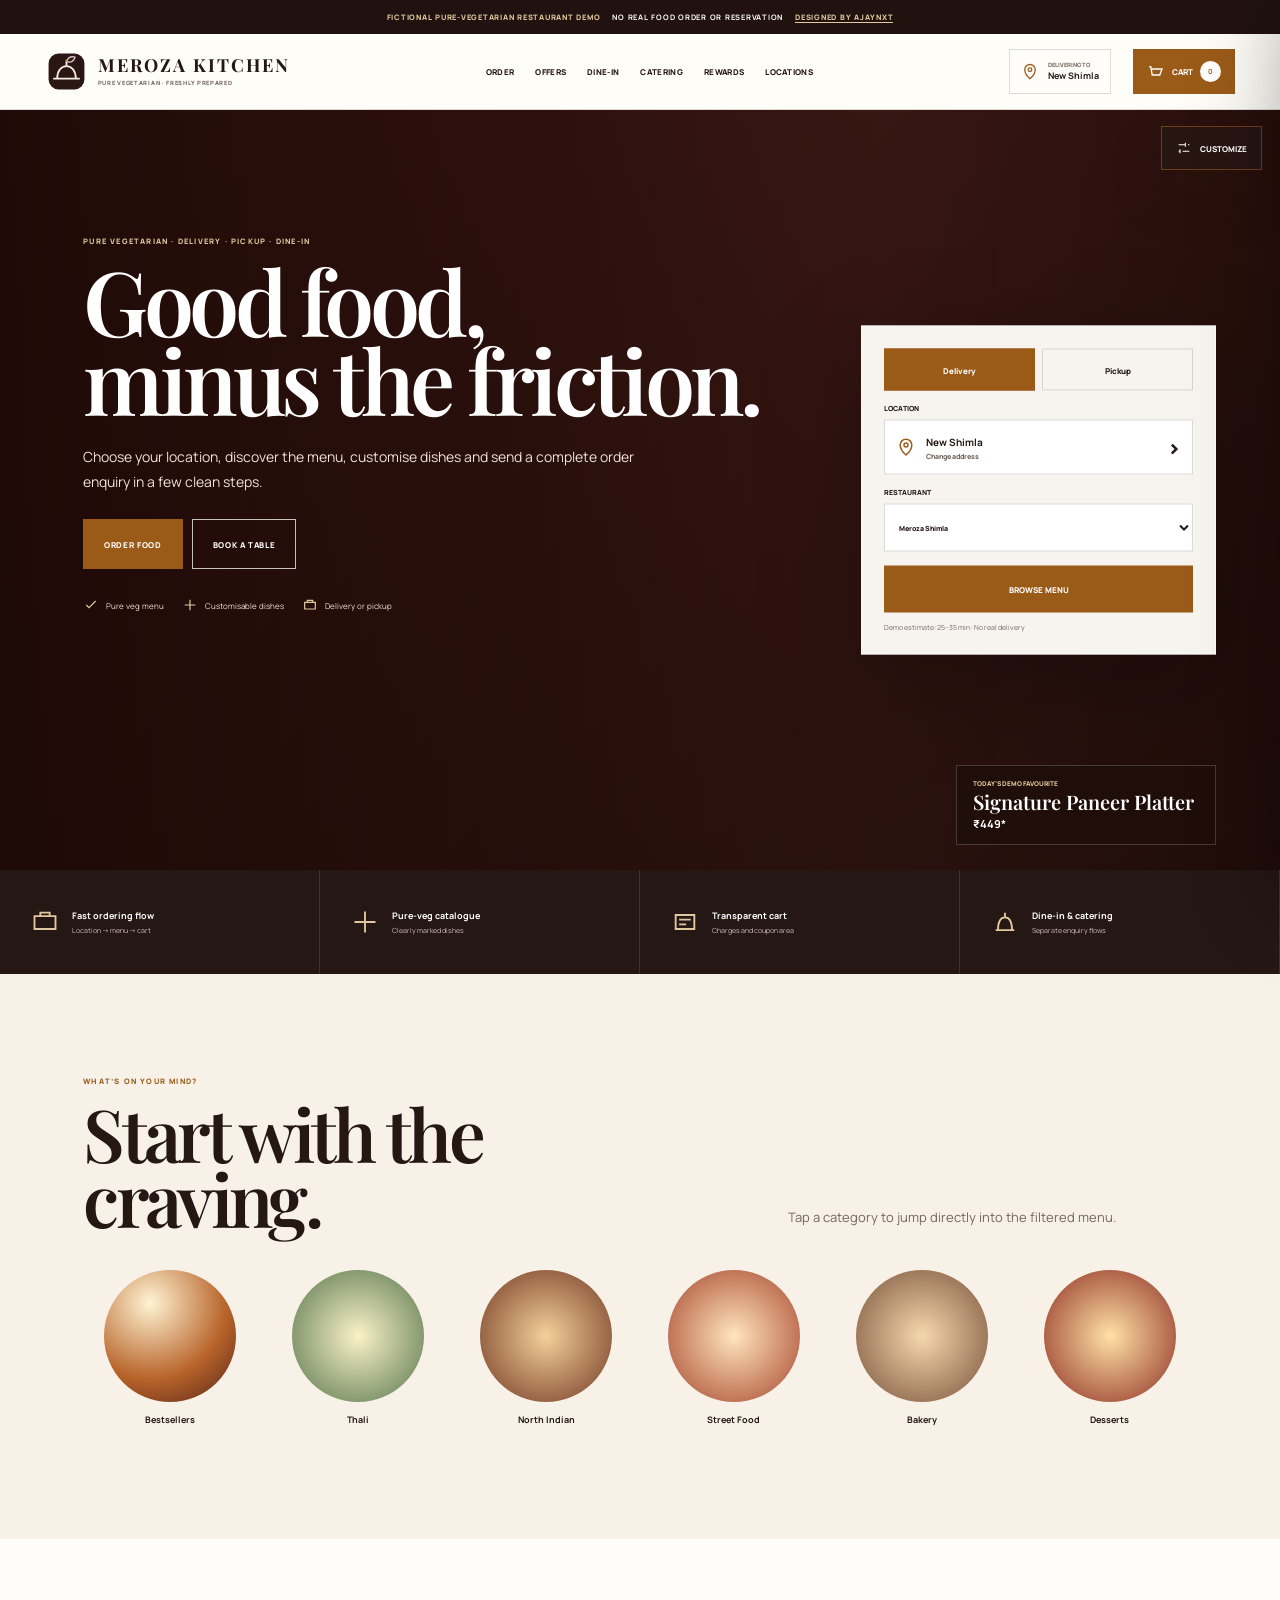
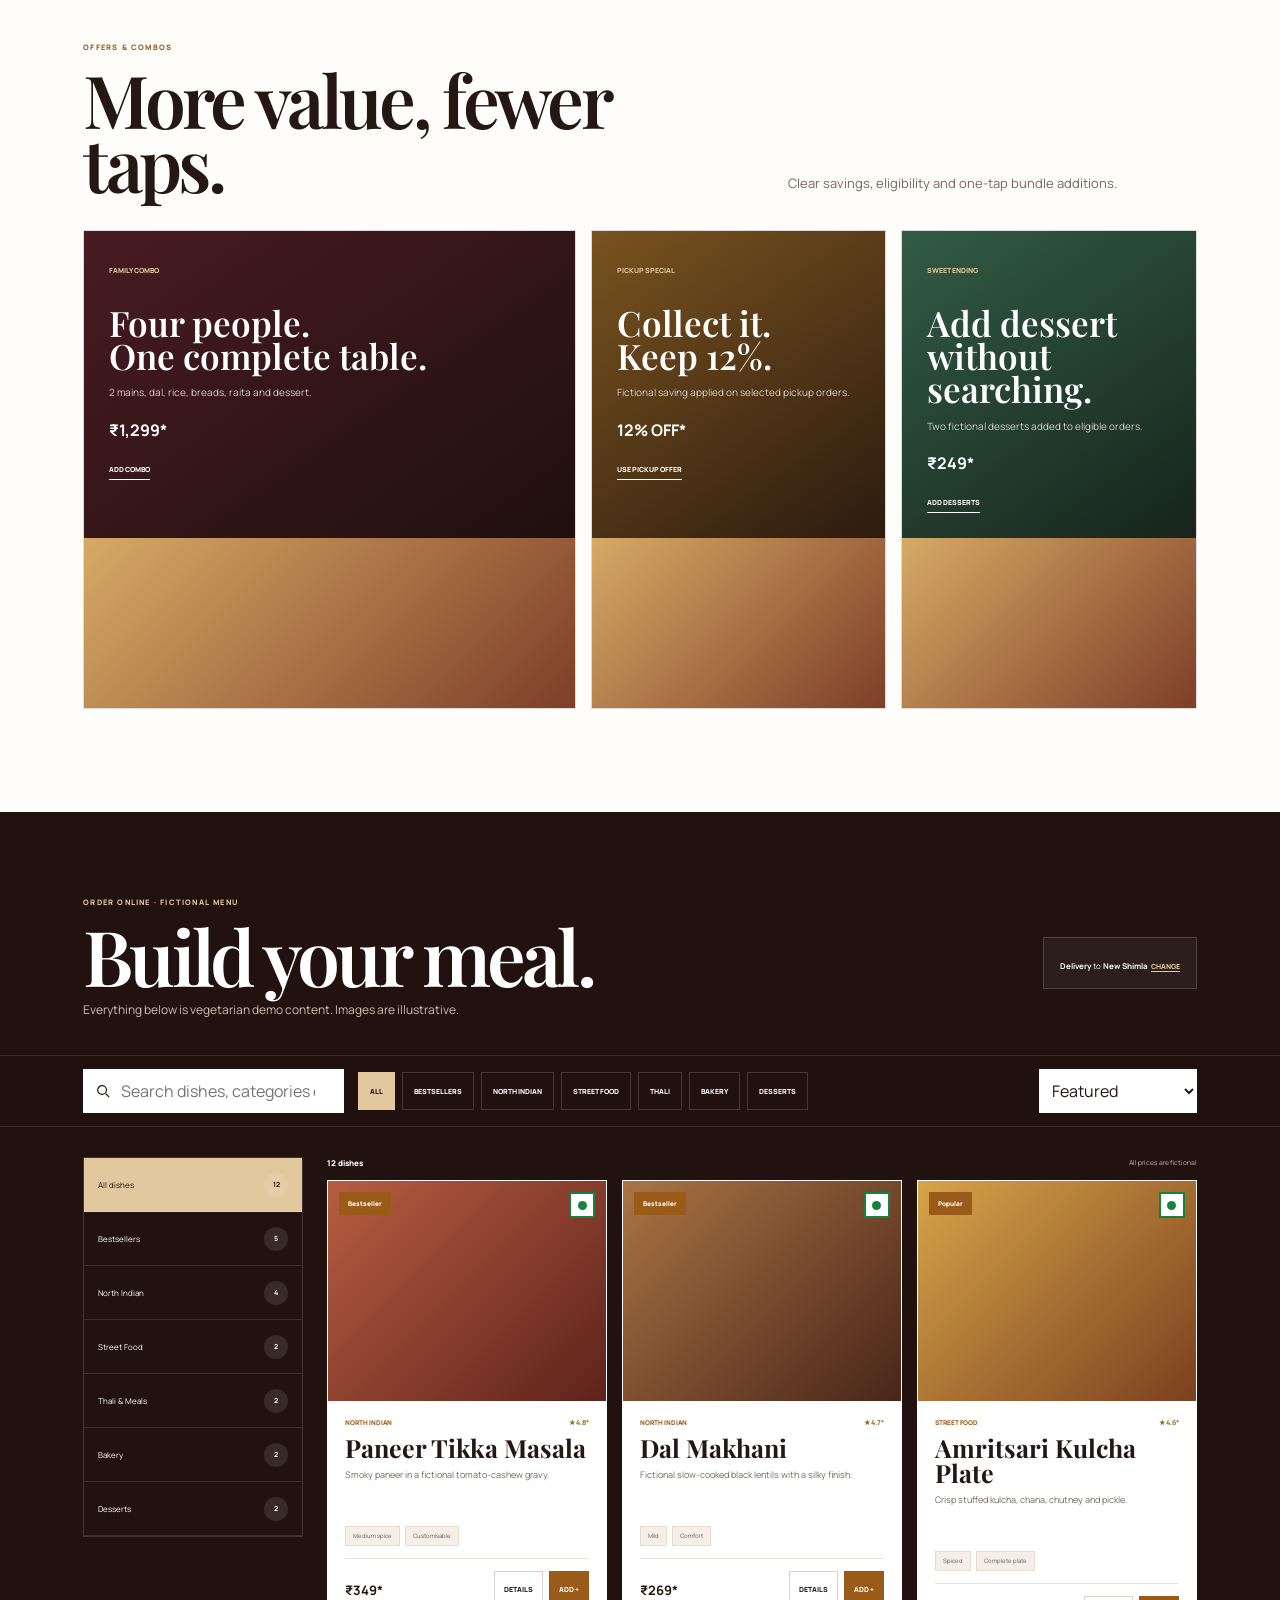
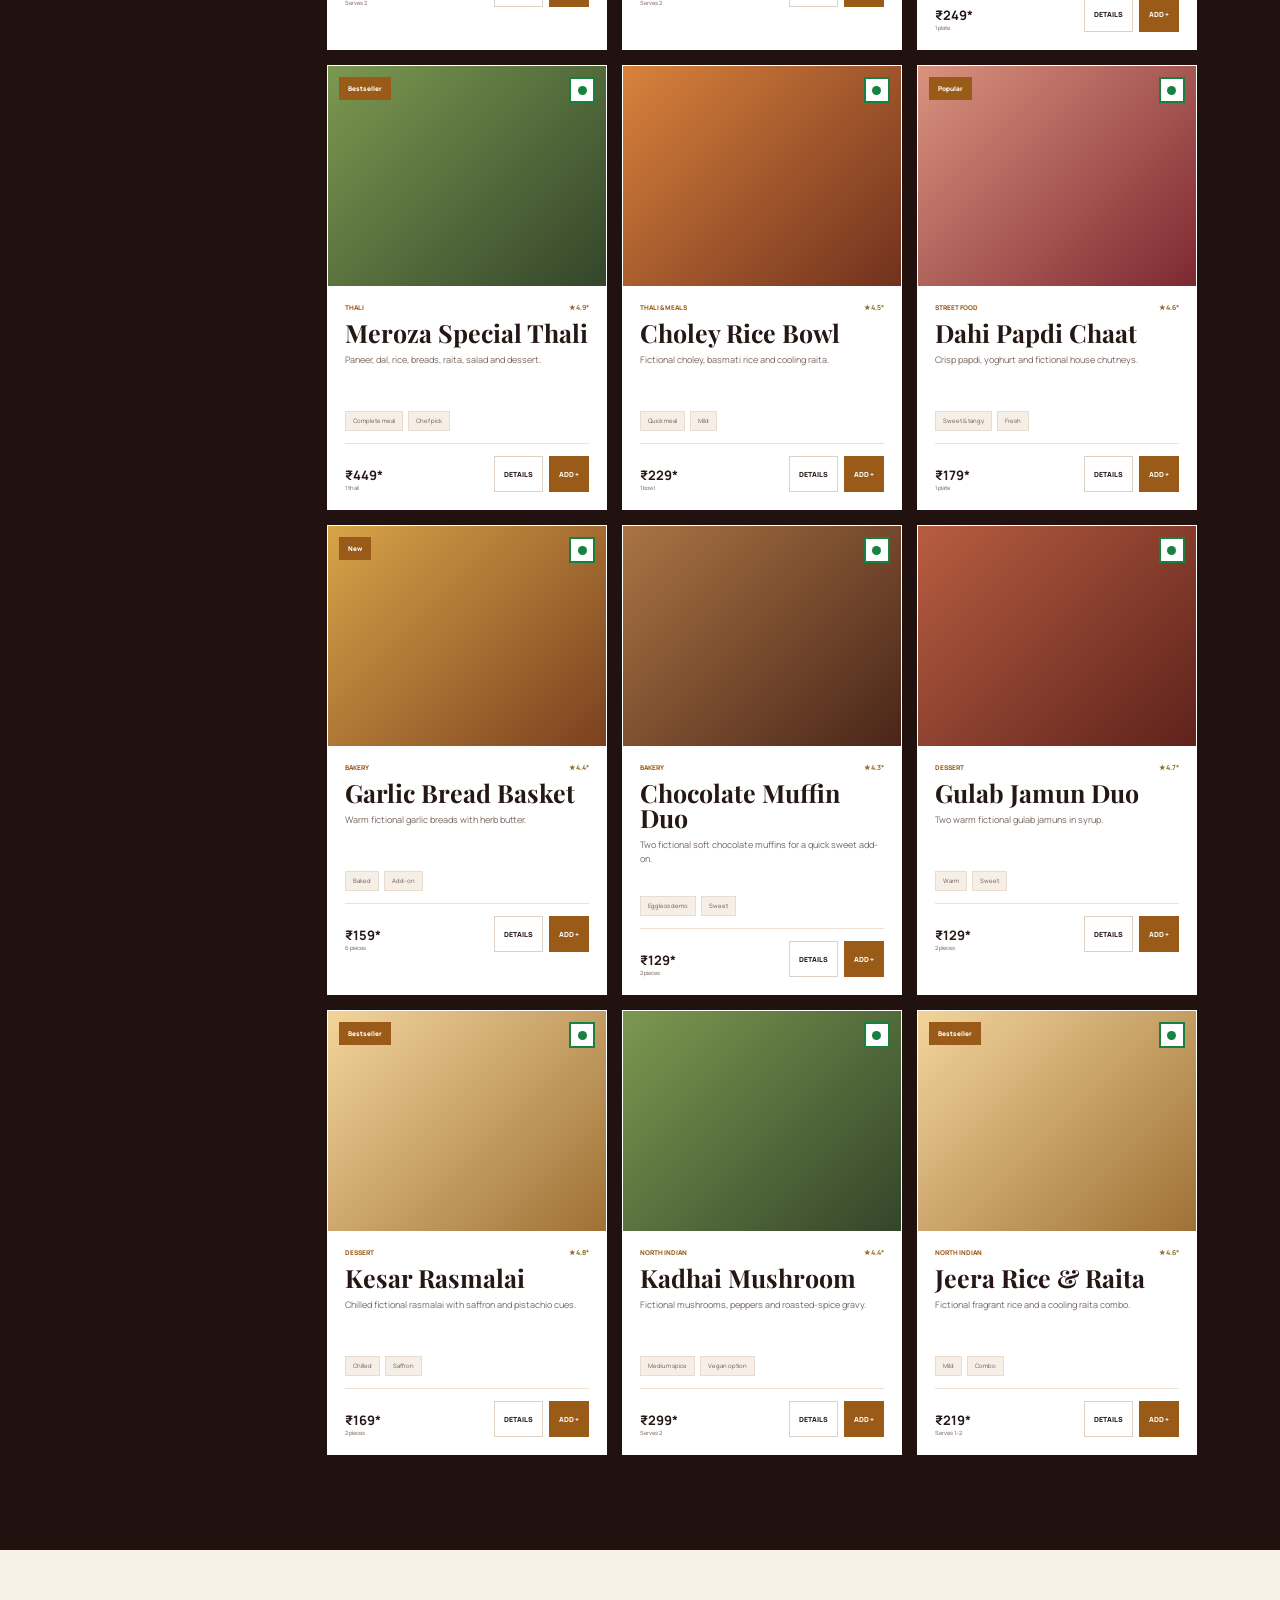
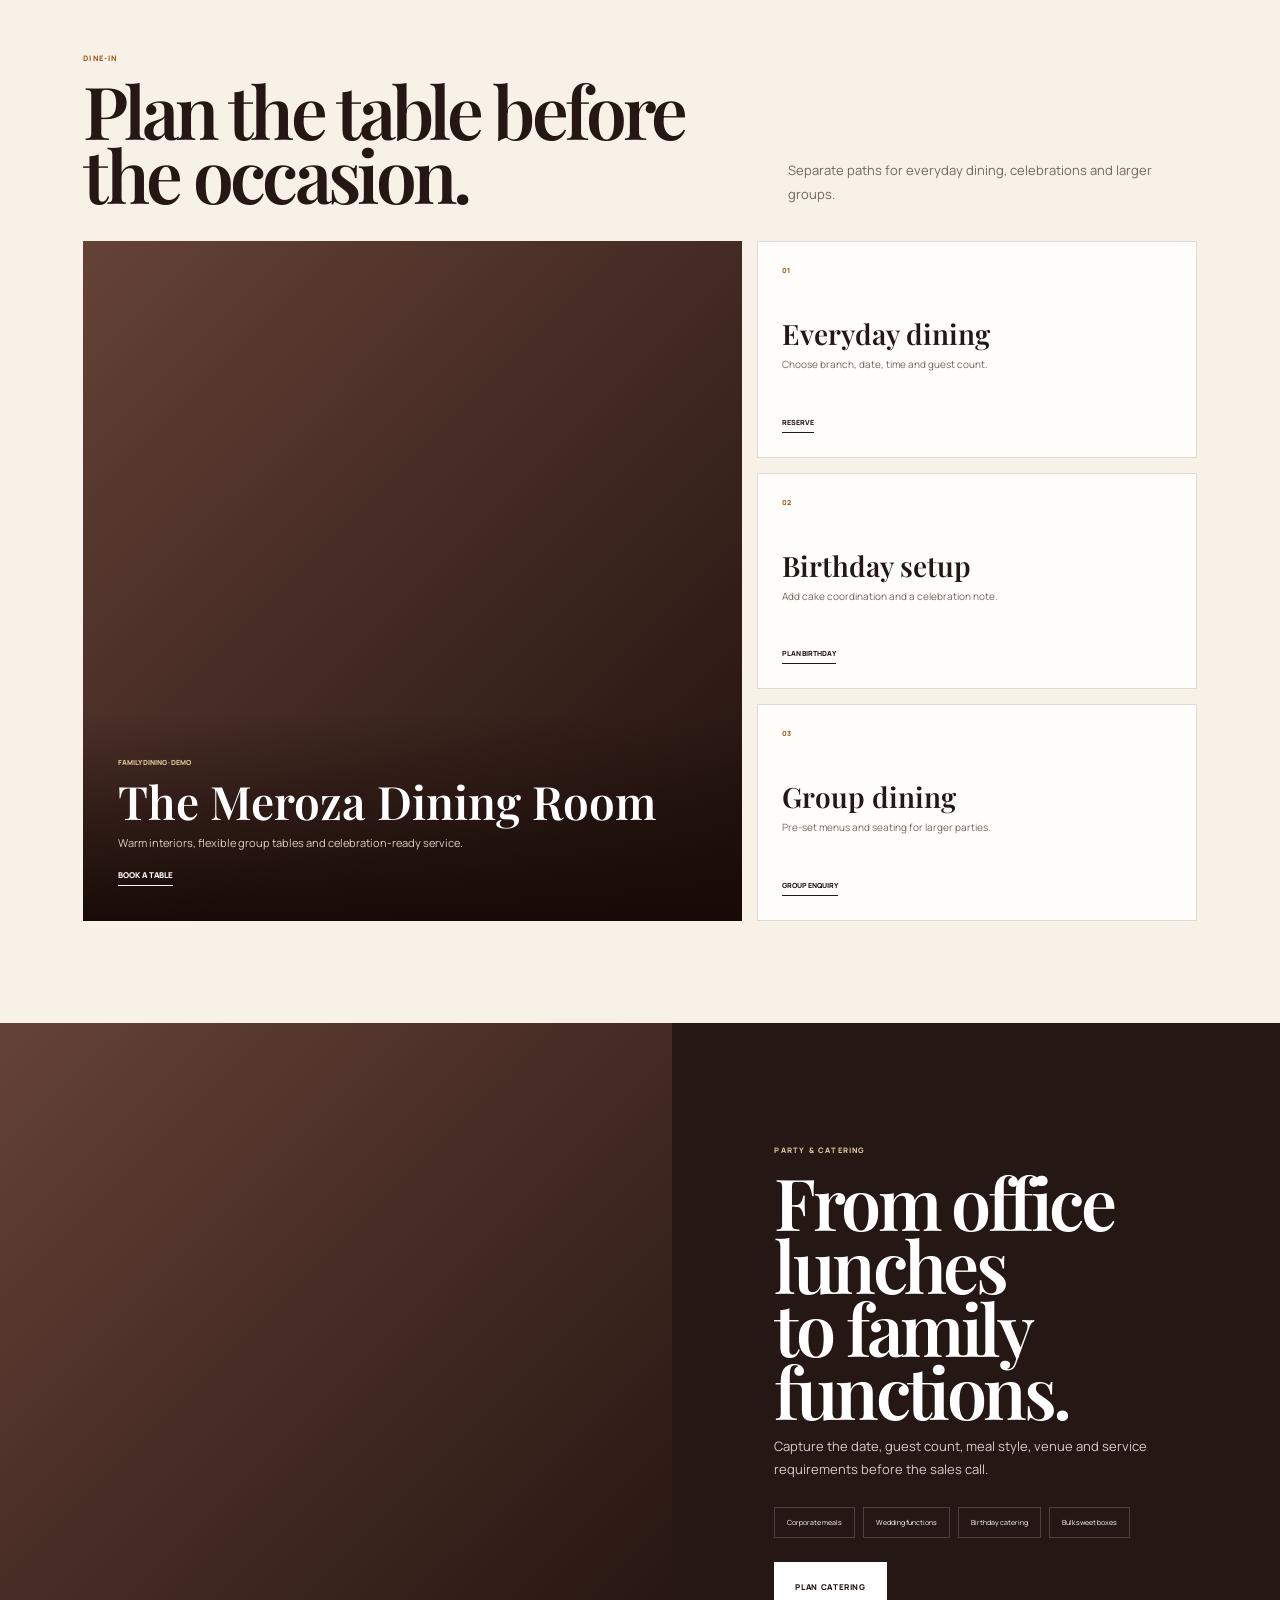
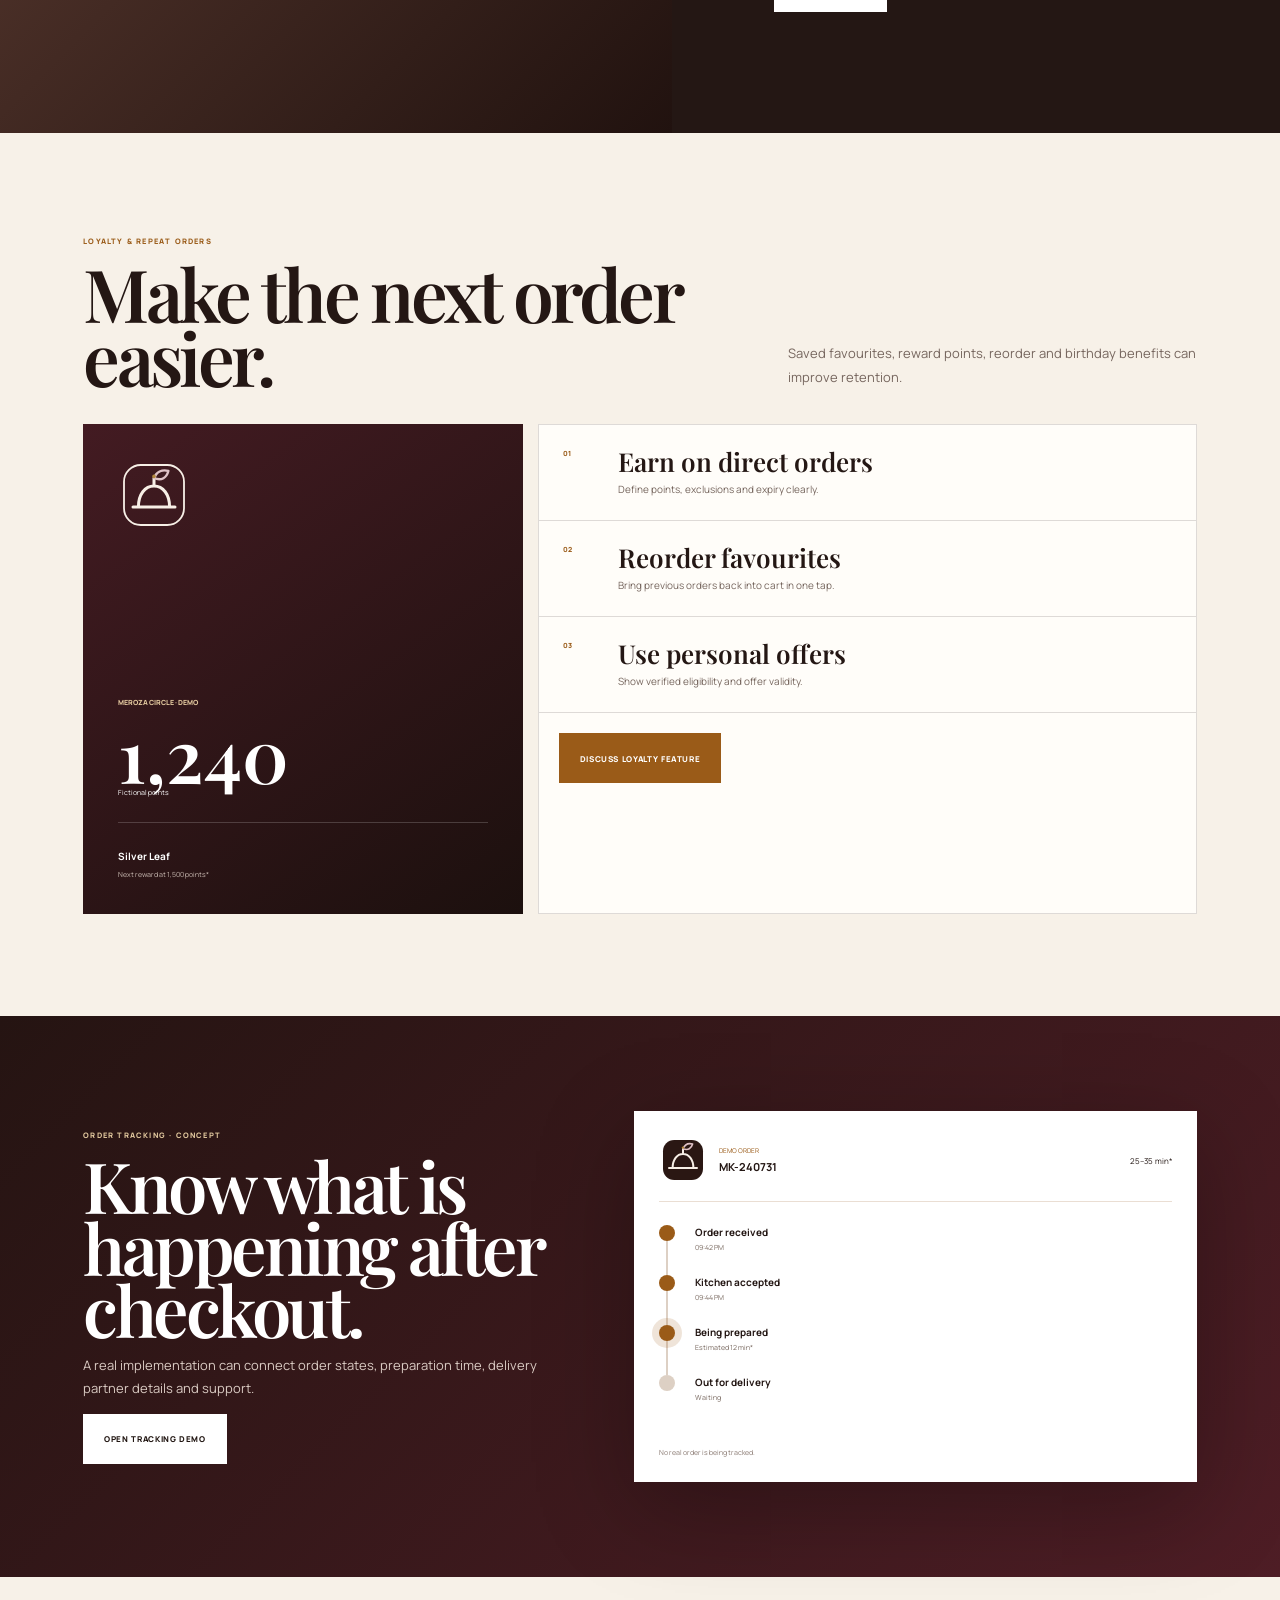
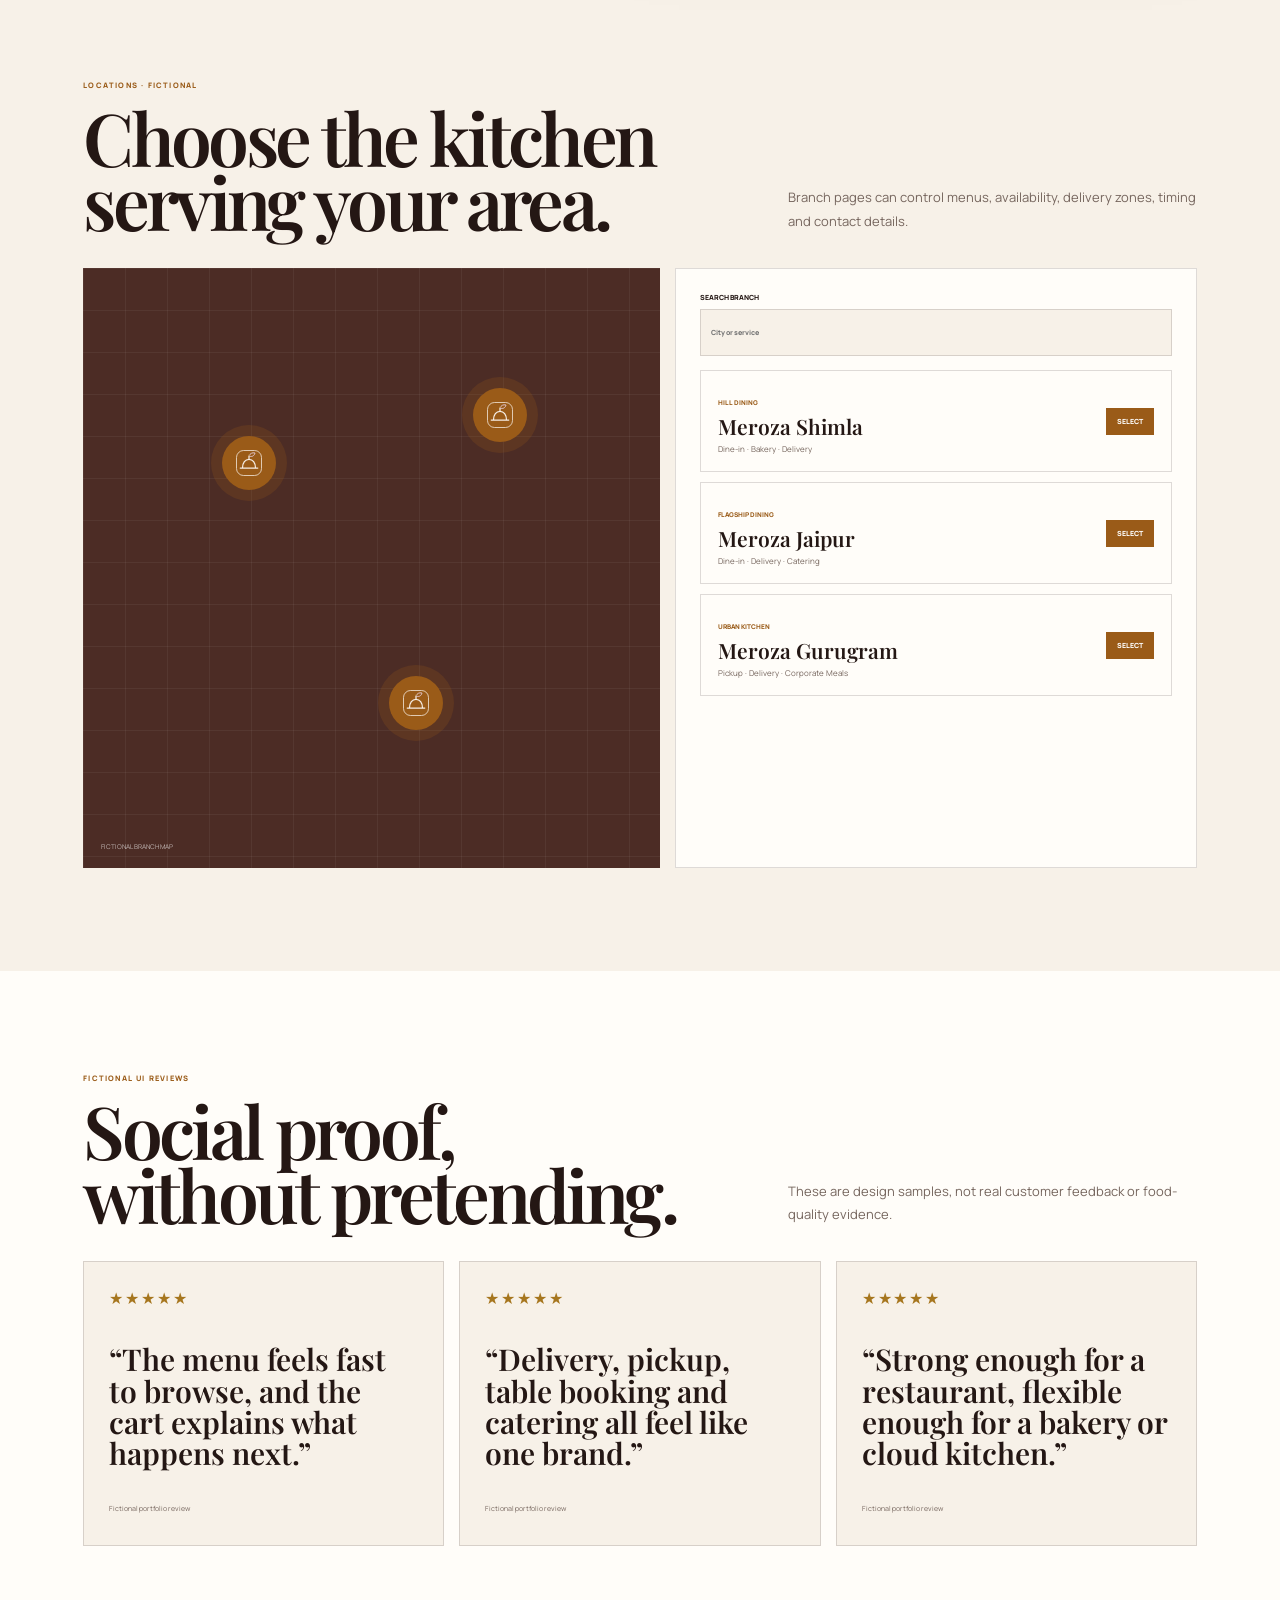
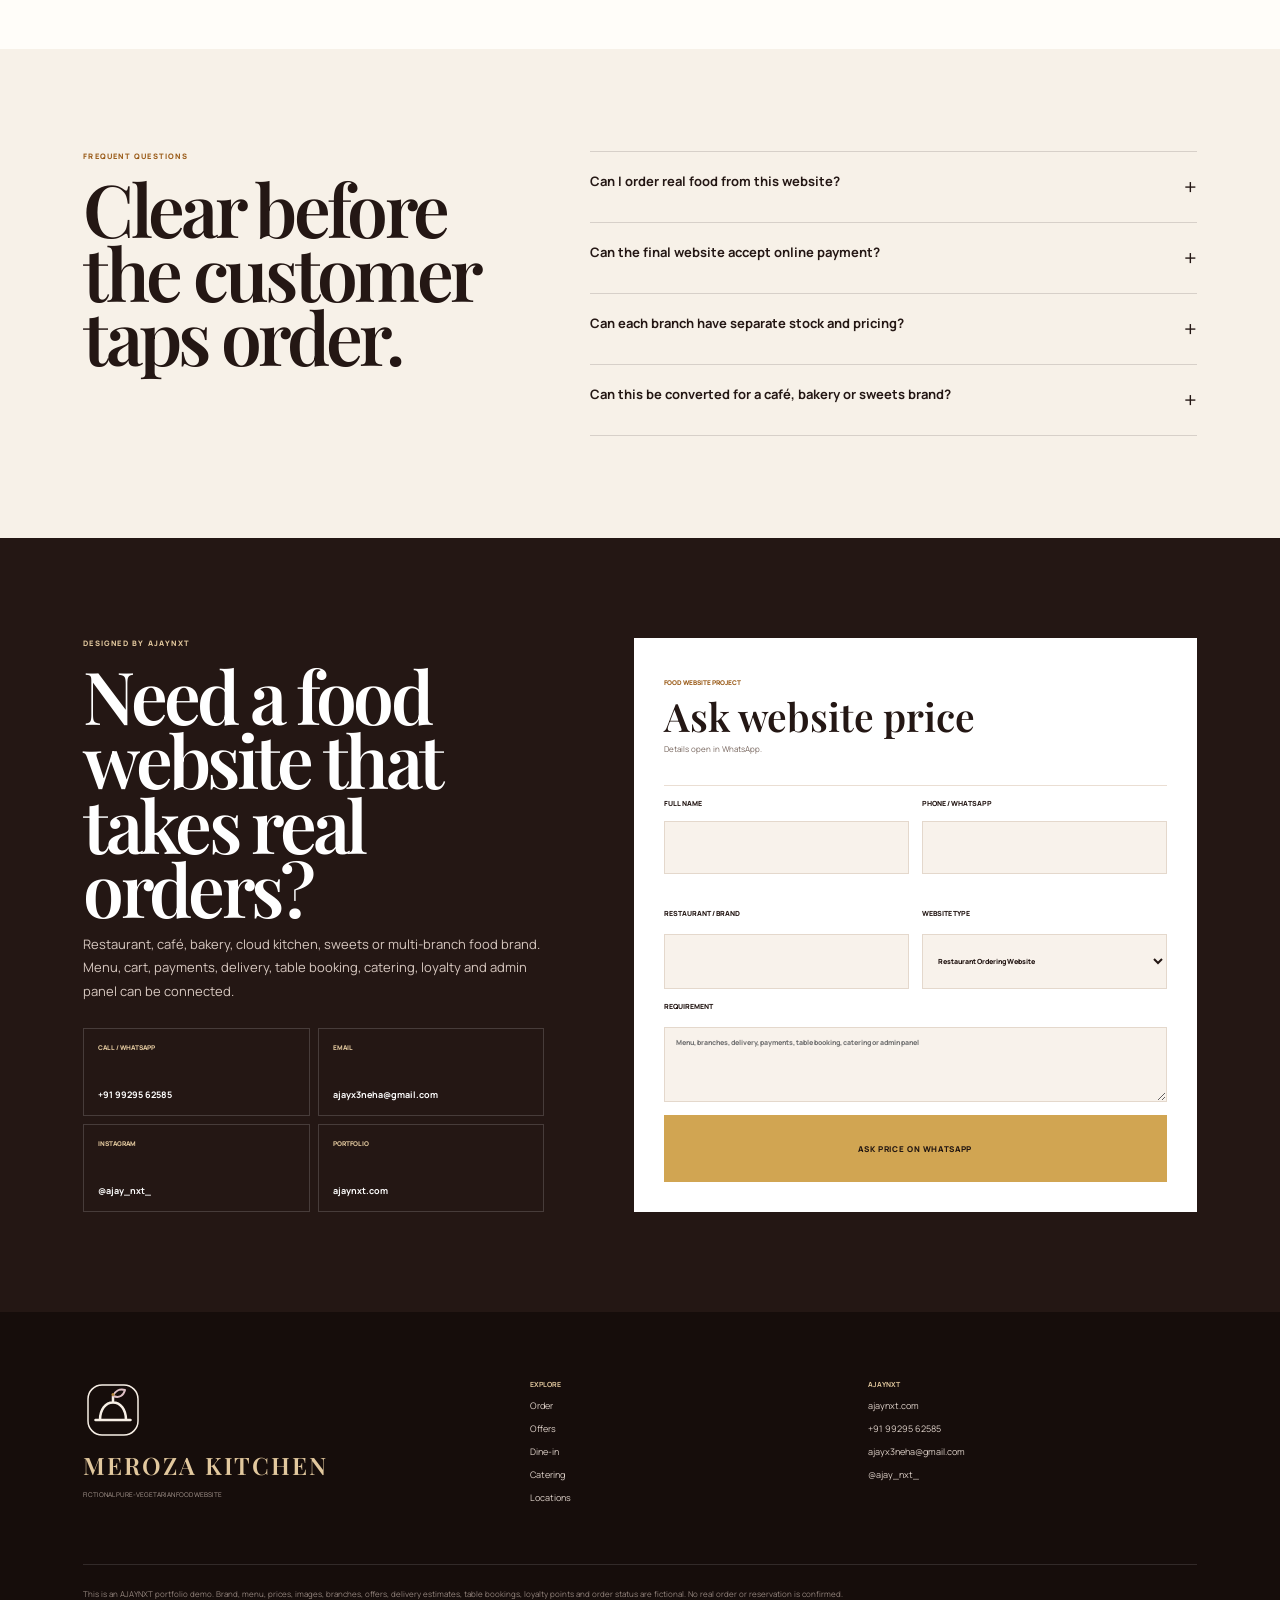
==== commit e77e1671: "Add files via upload" ====
--- a/index.html
+++ b/index.html
@@ -4,445 +4,559 @@
   <meta charset="utf-8">
   <meta name="viewport" content="width=device-width,initial-scale=1,viewport-fit=cover">
   <meta name="theme-color" content="#7a2130">
-  <meta name="description" content="Meroza Kitchen is a fictional premium pure-vegetarian restaurant and online-ordering website concept by AJAYNXT with menu filters, cart, delivery or pickup, table booking, catering and WhatsApp checkout.">
-  <meta name="keywords" content="restaurant website demo, food ordering website, pure veg restaurant website, table booking, WhatsApp ordering, AJAYNXT">
+  <meta name="description" content="Meroza Kitchen is a fictional premium pure-vegetarian restaurant and food-ordering website demo by AJAYNXT.">
   <meta name="author" content="Ajay Saini">
-  <meta name="creator" content="AJAYNXT">
   <meta name="robots" content="index,follow,max-image-preview:large">
   <link rel="canonical" href="https://food.ajaynxt.com/">
-
   <meta property="og:type" content="website">
-  <meta property="og:title" content="Meroza Kitchen | AJAYNXT Restaurant Demo">
-  <meta property="og:description" content="An original fictional pure-vegetarian restaurant and online-ordering website concept designed by AJAYNXT.">
+  <meta property="og:title" content="Meroza Kitchen | AJAYNXT Food Website Demo">
+  <meta property="og:description" content="A complete fictional restaurant ordering, dine-in and catering experience designed by AJAYNXT.">
   <meta property="og:url" content="https://food.ajaynxt.com/">
   <meta property="og:image" content="https://images.unsplash.com/photo-1601050690597-df0568f70950?auto=format&fit=crop&w=1600&q=88">
-  <meta property="og:site_name" content="AJAYNXT Portfolio">
-  <meta name="twitter:card" content="summary_large_image">
-
-  <title>Meroza Kitchen | Restaurant Website Demo by AJAYNXT</title>
+  <title>Meroza Kitchen | Premium Food Ordering Demo by AJAYNXT</title>
   <link rel="icon" href="assets/favicon.svg" type="image/svg+xml">
   <link rel="manifest" href="manifest.webmanifest">
   <link rel="stylesheet" href="styles.css">
-
+  <script defer src="script.js"></script>
   <script type="application/ld+json">
   {
     "@context":"https://schema.org",
     "@graph":[
-      {
-        "@type":"Organization",
-        "@id":"https://ajaynxt.com/#organization",
-        "name":"AJAYNXT",
-        "url":"https://ajaynxt.com/",
-        "telephone":"+91-99295-62585",
-        "email":"ajayx3neha@gmail.com",
-        "sameAs":["https://www.instagram.com/ajay_nxt_/"]
-      },
-      {
-        "@type":"Person",
-        "@id":"https://ajaynxt.com/#ajay-saini",
-        "name":"Ajay Saini",
-        "jobTitle":"Website Designer and Developer",
-        "url":"https://ajaynxt.com/",
-        "worksFor":{"@id":"https://ajaynxt.com/#organization"}
-      },
-      {
-        "@type":"WebSite",
-        "@id":"https://food.ajaynxt.com/#website",
-        "url":"https://food.ajaynxt.com/",
-        "name":"Meroza Kitchen Demo",
-        "creator":{"@id":"https://ajaynxt.com/#ajay-saini"},
-        "publisher":{"@id":"https://ajaynxt.com/#organization"}
-      }
+      {"@type":"Organization","@id":"https://ajaynxt.com/#org","name":"AJAYNXT","url":"https://ajaynxt.com/","telephone":"+91-99295-62585","email":"ajayx3neha@gmail.com","sameAs":["https://www.instagram.com/ajay_nxt_/"]},
+      {"@type":"Person","@id":"https://ajaynxt.com/#ajay","name":"Ajay Saini","jobTitle":"Website Designer and Developer","url":"https://ajaynxt.com/","worksFor":{"@id":"https://ajaynxt.com/#org"}},
+      {"@type":"WebSite","@id":"https://food.ajaynxt.com/#site","name":"Meroza Kitchen Demo","url":"https://food.ajaynxt.com/","creator":{"@id":"https://ajaynxt.com/#ajay"},"publisher":{"@id":"https://ajaynxt.com/#org"}}
     ]
   }
   </script>
 </head>
-
 <body>
   <a class="skip-link" href="#main">Skip to content</a>
 
-  <div class="demo-strip">
+  <div class="legal-strip" role="note">
     <span>FICTIONAL PURE-VEGETARIAN RESTAURANT DEMO</span>
-    <i></i>
-    <strong>NO REAL FOOD, PRICES, DELIVERY OR TABLE BOOKINGS</strong>
-    <a href="https://ajaynxt.com/" target="_blank" rel="noopener">AJAYNXT.COM</a>
+    <strong>NO REAL FOOD ORDER OR RESERVATION</strong>
+    <a href="https://ajaynxt.com/" target="_blank" rel="noopener">DESIGNED BY AJAYNXT</a>
   </div>
 
   <header class="site-header">
     <a class="brand" href="#home" aria-label="Meroza Kitchen home">
-      <img src="assets/logo-mark.svg" alt="" width="48" height="48">
-      <span><strong>MEROZA KITCHEN</strong><small>PURE VEGETARIAN · FRESHLY PREPARED</small></span>
+      <img src="assets/logo.svg" width="46" height="46" alt="">
+      <span><b>MEROZA KITCHEN</b><small>PURE VEGETARIAN · FRESHLY PREPARED</small></span>
     </a>
 
     <button class="menu-button" id="menuButton" type="button" aria-expanded="false" aria-controls="mainNav">
-      <span></span><span></span><b>Menu</b>
+      <span></span><span></span><em>Menu</em>
     </button>
 
-    <nav id="mainNav">
-      <a href="#menu">Menu</a>
+    <nav id="mainNav" aria-label="Primary">
+      <a href="#order">Order</a>
       <a href="#offers">Offers</a>
-      <a href="#dining">Dining</a>
+      <a href="#dine">Dine-in</a>
       <a href="#catering">Catering</a>
+      <a href="#rewards">Rewards</a>
       <a href="#locations">Locations</a>
-      <a href="#story">Our Story</a>
     </nav>
 
-    <div class="header-actions">
-      <button class="outline-action" type="button" data-open-table>Book a Table</button>
-      <button class="cart-action" id="cartToggle" type="button">Cart <span id="cartCount">0</span></button>
-    </div>
+    <button class="location-pill" id="locationButton" type="button">
+      <svg viewBox="0 0 24 24" aria-hidden="true"><path d="M12 21s7-6 7-12a7 7 0 1 0-14 0c0 6 7 12 7 12Z"/><circle cx="12" cy="9" r="2.4"/></svg>
+      <span><small>DELIVERING TO</small><b id="headerLocation">New Shimla</b></span>
+    </button>
+
+    <button class="cart-button" id="cartButton" type="button">
+      <svg viewBox="0 0 24 24" aria-hidden="true"><path d="M3 5h2l2 11h10l3-8H6M9 20h.01M17 20h.01"/></svg>
+      <span>Cart</span><b id="cartCount">0</b>
+    </button>
   </header>
 
-  <aside class="customizer">
+  <aside class="customizer" aria-label="Appearance controls">
     <button class="customizer-toggle" id="customizerToggle" type="button" aria-expanded="false">
       <svg viewBox="0 0 24 24"><path d="M4 7h10M18 7h2M4 17h2M10 17h10M14 4v6M6 14v6"/></svg>
       Customize
     </button>
     <div class="customizer-panel">
-      <div class="customizer-head">
-        <div><small>AJAYNXT STYLE LAB</small><h2>Season the interface.</h2></div>
-        <button id="customizerClose" type="button" aria-label="Close customizer">×</button>
-      </div>
-
+      <header><div><small>AJAYNXT STYLE LAB</small><h2>Change the flavour.</h2></div><button id="customizerClose" type="button">×</button></header>
       <section>
-        <div class="control-title"><h3>Colour Theme</h3><span id="colourStatus">Auto · 3 sec</span></div>
+        <div class="control-head"><h3>Colour</h3><span id="colourStatus">Auto · 3 sec</span></div>
         <div class="swatches" id="themeSwatches"></div>
-        <label>Custom colour
-          <div class="colour-row">
-            <input id="customColour" type="color" value="#7a2130">
-            <input id="customHex" type="text" value="#7A2130" maxlength="7">
-          </div>
+        <div class="colour-inputs"><input id="customColour" type="color" value="#7a2130"><input id="customHex" type="text" value="#7A2130" maxlength="7"></div>
+        <button class="lock-control" id="lockColour" type="button"><span>Lock colour</span><b>Unlocked</b></button>
+      </section>
+      <section>
+        <div class="control-head"><h3>Heading font</h3><span id="fontStatus">Auto · 3 sec</span></div>
+        <select id="fontSelect">
+          <option value="Cormorant Garamond">Cormorant Garamond</option>
+          <option value="Playfair Display">Playfair Display</option>
+          <option value="Bodoni Moda">Bodoni Moda</option>
+          <option value="DM Serif Display">DM Serif Display</option>
+          <option value="Prata">Prata</option>
+          <option value="Manrope">Manrope</option>
+        </select>
+        <button class="lock-control" id="lockFont" type="button"><span>Lock font</span><b>Unlocked</b></button>
+      </section>
+      <section>
+        <div class="control-head"><h3>Appearance</h3><span id="modeStatus">Light</span></div>
+        <div class="mode-controls">
+          <button class="active" data-mode-value="light" type="button">Light</button>
+          <button data-mode-value="dark" type="button">Dark</button>
+          <button data-mode-value="system" type="button">System</button>
+        </div>
+      </section>
+      <button class="master-lock" id="lockBoth" type="button">Lock both</button>
+      <button class="reset-control" id="resetCustomizer" type="button">Reset auto mode</button>
+    </div>
+  </aside>
+
+  <main id="main">
+    <section class="hero" id="home">
+      <div class="hero-bg"></div>
+      <div class="hero-shade"></div>
+      <div class="hero-content">
+        <p class="kicker light">PURE VEGETARIAN · DELIVERY · PICKUP · DINE-IN</p>
+        <h1>Good food,<br>minus the friction.</h1>
+        <p class="hero-lead">Choose your location, discover the menu, customise dishes and send a complete order enquiry in a few clean steps.</p>
+        <div class="hero-actions">
+          <a class="button primary" href="#order">Order food</a>
+          <button class="button ghost" type="button" data-open-table>Book a table</button>
+        </div>
+        <div class="hero-trust">
+          <span><svg viewBox="0 0 24 24"><path d="m5 12 4 4L19 6"/></svg>Pure veg menu</span>
+          <span><svg viewBox="0 0 24 24"><path d="M4 12h16M12 4v16"/></svg>Customisable dishes</span>
+          <span><svg viewBox="0 0 24 24"><path d="M4 8h16v10H4zM8 8V5h8v3"/></svg>Delivery or pickup</span>
+        </div>
+      </div>
+
+      <div class="order-launcher">
+        <div class="mode-switch">
+          <button class="active" data-order-mode="Delivery" type="button">Delivery</button>
+          <button data-order-mode="Pickup" type="button">Pickup</button>
+        </div>
+        <label>Location
+          <button class="field-button" id="heroLocationButton" type="button">
+            <svg viewBox="0 0 24 24"><path d="M12 21s7-6 7-12a7 7 0 1 0-14 0c0 6 7 12 7 12Z"/><circle cx="12" cy="9" r="2.4"/></svg>
+            <span><b id="heroLocation">New Shimla</b><small>Change address</small></span>
+            <em>›</em>
+          </button>
         </label>
-        <button class="lock-button" id="lockColour" type="button"><span>Lock Colour</span><b>Unlocked</b></button>
-      </section>
-
-      <section>
-        <div class="control-title"><h3>Heading Font</h3><span id="fontStatus">Auto · 3 sec</span></div>
-        <label>Manual font
-          <select id="fontSelect">
-            <option value="Cormorant Garamond">Cormorant Garamond</option>
-            <option value="Playfair Display">Playfair Display</option>
-            <option value="Bodoni Moda">Bodoni Moda</option>
-            <option value="DM Serif Display">DM Serif Display</option>
-            <option value="Prata">Prata</option>
-            <option value="Manrope">Manrope</option>
+        <label>Restaurant
+          <select id="heroBranch">
+            <option>Meroza Shimla</option>
+            <option>Meroza Jaipur</option>
+            <option>Meroza Gurugram</option>
           </select>
         </label>
-        <button class="lock-button" id="lockFont" type="button"><span>Lock Font</span><b>Unlocked</b></button>
-      </section>
-
-      <section>
-        <div class="control-title"><h3>Appearance</h3><span id="modeStatus">Light</span></div>
-        <div class="mode-grid">
-          <button class="active" type="button" data-mode-value="light">Light</button>
-          <button type="button" data-mode-value="dark">Dark</button>
-          <button type="button" data-mode-value="system">System</button>
-        </div>
-      </section>
-
-      <button class="master-lock" id="lockBoth" type="button">Lock Both</button>
-      <button class="reset-button" id="resetCustomizer" type="button">Reset Auto Mode</button>
-    </div>
+        <a href="#order">Browse menu</a>
+        <p>Demo estimate: 25–35 min · No real delivery</p>
+      </div>
+
+      <div class="hero-mini-card">
+        <span>Today’s demo favourite</span>
+        <b>Signature Paneer Platter</b>
+        <strong>₹449*</strong>
+      </div>
+    </section>
+
+    <section class="service-bar" aria-label="Highlights">
+      <article><svg viewBox="0 0 24 24"><path d="M3 7h18v11H3zM8 7V4h8v3"/></svg><div><b>Fast ordering flow</b><span>Location → menu → cart</span></div></article>
+      <article><svg viewBox="0 0 24 24"><path d="M12 3v18M3 12h18"/></svg><div><b>Pure-veg catalogue</b><span>Clearly marked dishes</span></div></article>
+      <article><svg viewBox="0 0 24 24"><path d="M4 6h16v12H4zM7 10h10M7 14h6"/></svg><div><b>Transparent cart</b><span>Charges and coupon area</span></div></article>
+      <article><svg viewBox="0 0 24 24"><path d="M4 19h16M6 19c0-7 2-11 6-11s6 4 6 11M12 4v4"/></svg><div><b>Dine-in & catering</b><span>Separate enquiry flows</span></div></article>
+    </section>
+
+    <section class="section categories" aria-labelledby="categoryHeading">
+      <div class="section-head">
+        <div><p class="kicker">WHAT’S ON YOUR MIND?</p><h2 id="categoryHeading">Start with the craving.</h2></div>
+        <p>Tap a category to jump directly into the filtered menu.</p>
+      </div>
+      <div class="category-scroll">
+        <button type="button" data-category-jump="Bestseller"><span class="cat-photo c1"><img src="https://images.unsplash.com/photo-1631452180519-c014fe946bc7?auto=format&fit=crop&w=600&q=82" alt="" onerror="this.hidden=true"></span><b>Bestsellers</b></button>
+        <button type="button" data-category-jump="Thali"><span class="cat-photo c2"><img src="https://images.unsplash.com/photo-1547592180-85f173990554?auto=format&fit=crop&w=600&q=82" alt="" onerror="this.hidden=true"></span><b>Thali</b></button>
+        <button type="button" data-category-jump="North Indian"><span class="cat-photo c3"><img src="https://images.unsplash.com/photo-1546833999-b9f581a1996d?auto=format&fit=crop&w=600&q=82" alt="" onerror="this.hidden=true"></span><b>North Indian</b></button>
+        <button type="button" data-category-jump="Street Food"><span class="cat-photo c4"><img src="https://images.unsplash.com/photo-1606491956689-2ea866880c84?auto=format&fit=crop&w=600&q=82" alt="" onerror="this.hidden=true"></span><b>Street Food</b></button>
+        <button type="button" data-category-jump="Bakery"><span class="cat-photo c5"><img src="https://images.unsplash.com/photo-1578985545062-69928b1d9587?auto=format&fit=crop&w=600&q=82" alt="" onerror="this.hidden=true"></span><b>Bakery</b></button>
+        <button type="button" data-category-jump="Dessert"><span class="cat-photo c6"><img src="https://images.unsplash.com/photo-1593701461250-d7b22dfd3a77?auto=format&fit=crop&w=600&q=82" alt="" onerror="this.hidden=true"></span><b>Desserts</b></button>
+      </div>
+    </section>
+
+    <section class="section offer-zone" id="offers">
+      <div class="section-head">
+        <div><p class="kicker">OFFERS & COMBOS</p><h2>More value, fewer taps.</h2></div>
+        <p>Clear savings, eligibility and one-tap bundle additions.</p>
+      </div>
+      <div class="offer-grid">
+        <article class="offer-card offer-a">
+          <div><span>FAMILY COMBO</span><h3>Four people.<br>One complete table.</h3><p>2 mains, dal, rice, breads, raita and dessert.</p><strong>₹1,299*</strong><button type="button" data-offer-add="family">Add combo</button></div>
+          <div class="offer-photo"><img src="https://images.unsplash.com/photo-1601050690597-df0568f70950?auto=format&fit=crop&w=900&q=86" alt="Vegetarian family meal" onerror="this.hidden=true"></div>
+        </article>
+        <article class="offer-card offer-b">
+          <div><span>PICKUP SPECIAL</span><h3>Collect it.<br>Keep 12%.</h3><p>Fictional saving applied on selected pickup orders.</p><strong>12% OFF*</strong><button type="button" data-offer-add="pickup">Use pickup offer</button></div>
+          <div class="offer-photo"><img src="https://images.unsplash.com/photo-1626777552726-4a6b54c97e46?auto=format&fit=crop&w=900&q=86" alt="Vegetarian kulcha plate" onerror="this.hidden=true"></div>
+        </article>
+        <article class="offer-card offer-c">
+          <div><span>SWEET ENDING</span><h3>Add dessert<br>without searching.</h3><p>Two fictional desserts added to eligible orders.</p><strong>₹249*</strong><button type="button" data-offer-add="sweet">Add desserts</button></div>
+          <div class="offer-photo"><img src="https://images.unsplash.com/photo-1593701461250-d7b22dfd3a77?auto=format&fit=crop&w=900&q=86" alt="Indian dessert" onerror="this.hidden=true"></div>
+        </article>
+      </div>
+    </section>
+
+    <section class="menu-shell" id="order">
+      <div class="menu-header">
+        <div>
+          <p class="kicker light">ORDER ONLINE · FICTIONAL MENU</p>
+          <h2>Build your meal.</h2>
+          <p>Everything below is vegetarian demo content. Images are illustrative.</p>
+        </div>
+        <div class="delivery-summary">
+          <span><b id="orderModeLabel">Delivery</b> to <strong id="menuLocation">New Shimla</strong></span>
+          <button type="button" id="menuLocationButton">Change</button>
+        </div>
+      </div>
+
+      <div class="sticky-menu-tools">
+        <label class="search-box">
+          <svg viewBox="0 0 24 24"><circle cx="10.5" cy="10.5" r="6.5"/><path d="m16 16 5 5"/></svg>
+          <input id="dishSearch" type="search" placeholder="Search dishes, categories or tags">
+        </label>
+        <div class="menu-filter-row" id="menuFilters">
+          <button class="active" data-menu-filter="All" type="button">All</button>
+          <button data-menu-filter="Bestseller" type="button">Bestsellers</button>
+          <button data-menu-filter="North Indian" type="button">North Indian</button>
+          <button data-menu-filter="Street Food" type="button">Street Food</button>
+          <button data-menu-filter="Thali" type="button">Thali</button>
+          <button data-menu-filter="Bakery" type="button">Bakery</button>
+          <button data-menu-filter="Dessert" type="button">Desserts</button>
+        </div>
+        <select id="dishSort" aria-label="Sort menu">
+          <option value="featured">Featured</option>
+          <option value="low">Price low to high</option>
+          <option value="high">Price high to low</option>
+          <option value="name">Name A–Z</option>
+        </select>
+      </div>
+
+      <div class="menu-content">
+        <aside class="category-rail" aria-label="Menu categories">
+          <button class="active" data-menu-filter="All" type="button"><span>All dishes</span><b>12</b></button>
+          <button data-menu-filter="Bestseller" type="button"><span>Bestsellers</span><b>5</b></button>
+          <button data-menu-filter="North Indian" type="button"><span>North Indian</span><b>4</b></button>
+          <button data-menu-filter="Street Food" type="button"><span>Street Food</span><b>2</b></button>
+          <button data-menu-filter="Thali" type="button"><span>Thali & Meals</span><b>2</b></button>
+          <button data-menu-filter="Bakery" type="button"><span>Bakery</span><b>2</b></button>
+          <button data-menu-filter="Dessert" type="button"><span>Desserts</span><b>2</b></button>
+        </aside>
+
+        <div>
+          <div class="menu-status"><span id="menuCount">12 dishes</span><small>All prices are fictional</small></div>
+          <div class="dish-grid" id="dishGrid">
+            <article class="dish-card" data-dish-id="d1" data-category="North Indian" data-badge="Bestseller" data-price="349" data-name="Paneer Tikka Masala" data-search="paneer tikka masala north indian bestseller medium spice cashew gravy">
+              <div class="dish-photo fallback-red"><img src="https://images.unsplash.com/photo-1631452180519-c014fe946bc7?auto=format&fit=crop&w=1000&q=86" alt="Paneer tikka masala" onerror="this.hidden=true"><span class="badge">Bestseller</span><i class="veg-dot"></i></div>
+              <div class="dish-info"><div class="dish-topline"><span>North Indian</span><b>★ 4.8*</b></div><h3>Paneer Tikka Masala</h3><p>Smoky paneer in a fictional tomato-cashew gravy.</p><div class="tag-row"><span>Medium spice</span><span>Customisable</span></div><div class="dish-bottom"><strong>₹349*<small>Serves 2</small></strong><div><button class="details" data-view-dish="d1" type="button">Details</button><button class="add" data-add-dish="d1" type="button">Add +</button></div></div></div>
+            </article>
+
+            <article class="dish-card" data-dish-id="d2" data-category="North Indian" data-badge="Bestseller" data-price="269" data-name="Dal Makhani" data-search="dal makhani north indian bestseller slow cooked comfort">
+              <div class="dish-photo fallback-brown"><img src="https://images.unsplash.com/photo-1546833999-b9f581a1996d?auto=format&fit=crop&w=1000&q=86" alt="Dal makhani" onerror="this.hidden=true"><span class="badge">Bestseller</span><i class="veg-dot"></i></div>
+              <div class="dish-info"><div class="dish-topline"><span>North Indian</span><b>★ 4.7*</b></div><h3>Dal Makhani</h3><p>Fictional slow-cooked black lentils with a silky finish.</p><div class="tag-row"><span>Mild</span><span>Comfort</span></div><div class="dish-bottom"><strong>₹269*<small>Serves 2</small></strong><div><button class="details" data-view-dish="d2" type="button">Details</button><button class="add" data-add-dish="d2" type="button">Add +</button></div></div></div>
+            </article>
+
+            <article class="dish-card" data-dish-id="d3" data-category="Street Food" data-badge="Popular" data-price="249" data-name="Amritsari Kulcha Plate" data-search="amritsari kulcha street food popular chana pickle">
+              <div class="dish-photo fallback-gold"><img src="https://images.unsplash.com/photo-1626777552726-4a6b54c97e46?auto=format&fit=crop&w=1000&q=86" alt="Amritsari kulcha plate" onerror="this.hidden=true"><span class="badge">Popular</span><i class="veg-dot"></i></div>
+              <div class="dish-info"><div class="dish-topline"><span>Street Food</span><b>★ 4.6*</b></div><h3>Amritsari Kulcha Plate</h3><p>Crisp stuffed kulcha, chana, chutney and pickle.</p><div class="tag-row"><span>Spiced</span><span>Complete plate</span></div><div class="dish-bottom"><strong>₹249*<small>1 plate</small></strong><div><button class="details" data-view-dish="d3" type="button">Details</button><button class="add" data-add-dish="d3" type="button">Add +</button></div></div></div>
+            </article>
+
+            <article class="dish-card" data-dish-id="d4" data-category="Thali" data-badge="Bestseller" data-price="449" data-name="Meroza Special Thali" data-search="meroza special thali bestseller paneer dal rice bread raita dessert">
+              <div class="dish-photo fallback-green"><img src="https://images.unsplash.com/photo-1547592180-85f173990554?auto=format&fit=crop&w=1000&q=86" alt="Vegetarian special thali" onerror="this.hidden=true"><span class="badge">Bestseller</span><i class="veg-dot"></i></div>
+              <div class="dish-info"><div class="dish-topline"><span>Thali</span><b>★ 4.9*</b></div><h3>Meroza Special Thali</h3><p>Paneer, dal, rice, breads, raita, salad and dessert.</p><div class="tag-row"><span>Complete meal</span><span>Chef pick</span></div><div class="dish-bottom"><strong>₹449*<small>1 thali</small></strong><div><button class="details" data-view-dish="d4" type="button">Details</button><button class="add" data-add-dish="d4" type="button">Add +</button></div></div></div>
+            </article>
+
+            <article class="dish-card" data-dish-id="d5" data-category="Thali" data-badge="" data-price="229" data-name="Choley Rice Bowl" data-search="choley rice bowl thali meal mild quick">
+              <div class="dish-photo fallback-orange"><img src="https://images.unsplash.com/photo-1601050690117-94f5f6fa8bd7?auto=format&fit=crop&w=1000&q=86" alt="Choley rice bowl" onerror="this.hidden=true"><i class="veg-dot"></i></div>
+              <div class="dish-info"><div class="dish-topline"><span>Thali & Meals</span><b>★ 4.5*</b></div><h3>Choley Rice Bowl</h3><p>Fictional choley, basmati rice and cooling raita.</p><div class="tag-row"><span>Quick meal</span><span>Mild</span></div><div class="dish-bottom"><strong>₹229*<small>1 bowl</small></strong><div><button class="details" data-view-dish="d5" type="button">Details</button><button class="add" data-add-dish="d5" type="button">Add +</button></div></div></div>
+            </article>
+
+            <article class="dish-card" data-dish-id="d6" data-category="Street Food" data-badge="Popular" data-price="179" data-name="Dahi Papdi Chaat" data-search="dahi papdi chaat street food popular sweet tangy fresh">
+              <div class="dish-photo fallback-pink"><img src="https://images.unsplash.com/photo-1606491956689-2ea866880c84?auto=format&fit=crop&w=1000&q=86" alt="Dahi papdi chaat" onerror="this.hidden=true"><span class="badge">Popular</span><i class="veg-dot"></i></div>
+              <div class="dish-info"><div class="dish-topline"><span>Street Food</span><b>★ 4.6*</b></div><h3>Dahi Papdi Chaat</h3><p>Crisp papdi, yoghurt and fictional house chutneys.</p><div class="tag-row"><span>Sweet & tangy</span><span>Fresh</span></div><div class="dish-bottom"><strong>₹179*<small>1 plate</small></strong><div><button class="details" data-view-dish="d6" type="button">Details</button><button class="add" data-add-dish="d6" type="button">Add +</button></div></div></div>
+            </article>
+
+            <article class="dish-card" data-dish-id="d7" data-category="Bakery" data-badge="New" data-price="159" data-name="Garlic Bread Basket" data-search="garlic bread bakery new cheesy baked">
+              <div class="dish-photo fallback-gold"><img src="https://images.unsplash.com/photo-1573140401552-3fab0b24306f?auto=format&fit=crop&w=1000&q=86" alt="Garlic bread basket" onerror="this.hidden=true"><span class="badge">New</span><i class="veg-dot"></i></div>
+              <div class="dish-info"><div class="dish-topline"><span>Bakery</span><b>★ 4.4*</b></div><h3>Garlic Bread Basket</h3><p>Warm fictional garlic breads with herb butter.</p><div class="tag-row"><span>Baked</span><span>Add-on</span></div><div class="dish-bottom"><strong>₹159*<small>6 pieces</small></strong><div><button class="details" data-view-dish="d7" type="button">Details</button><button class="add" data-add-dish="d7" type="button">Add +</button></div></div></div>
+            </article>
+
+            <article class="dish-card" data-dish-id="d8" data-category="Bakery" data-badge="" data-price="129" data-name="Chocolate Muffin Duo" data-search="chocolate muffin duo bakery sweet baked">
+              <div class="dish-photo fallback-brown"><img src="https://images.unsplash.com/photo-1607958996333-41aef7caefaa?auto=format&fit=crop&w=1000&q=86" alt="Chocolate muffins" onerror="this.hidden=true"><i class="veg-dot"></i></div>
+              <div class="dish-info"><div class="dish-topline"><span>Bakery</span><b>★ 4.3*</b></div><h3>Chocolate Muffin Duo</h3><p>Two fictional soft chocolate muffins for a quick sweet add-on.</p><div class="tag-row"><span>Eggless demo</span><span>Sweet</span></div><div class="dish-bottom"><strong>₹129*<small>2 pieces</small></strong><div><button class="details" data-view-dish="d8" type="button">Details</button><button class="add" data-add-dish="d8" type="button">Add +</button></div></div></div>
+            </article>
+
+            <article class="dish-card" data-dish-id="d9" data-category="Dessert" data-badge="" data-price="129" data-name="Gulab Jamun Duo" data-search="gulab jamun duo dessert warm sweet">
+              <div class="dish-photo fallback-red"><img src="https://images.unsplash.com/photo-1593701461250-d7b22dfd3a77?auto=format&fit=crop&w=1000&q=86" alt="Gulab jamun" onerror="this.hidden=true"><i class="veg-dot"></i></div>
+              <div class="dish-info"><div class="dish-topline"><span>Dessert</span><b>★ 4.7*</b></div><h3>Gulab Jamun Duo</h3><p>Two warm fictional gulab jamuns in syrup.</p><div class="tag-row"><span>Warm</span><span>Sweet</span></div><div class="dish-bottom"><strong>₹129*<small>2 pieces</small></strong><div><button class="details" data-view-dish="d9" type="button">Details</button><button class="add" data-add-dish="d9" type="button">Add +</button></div></div></div>
+            </article>
+
+            <article class="dish-card" data-dish-id="d10" data-category="Dessert" data-badge="Bestseller" data-price="169" data-name="Kesar Rasmalai" data-search="kesar rasmalai dessert bestseller chilled saffron">
+              <div class="dish-photo fallback-cream"><img src="https://images.unsplash.com/photo-1601303516534-bf4e6c0030ae?auto=format&fit=crop&w=1000&q=86" alt="Kesar rasmalai" onerror="this.hidden=true"><span class="badge">Bestseller</span><i class="veg-dot"></i></div>
+              <div class="dish-info"><div class="dish-topline"><span>Dessert</span><b>★ 4.8*</b></div><h3>Kesar Rasmalai</h3><p>Chilled fictional rasmalai with saffron and pistachio cues.</p><div class="tag-row"><span>Chilled</span><span>Saffron</span></div><div class="dish-bottom"><strong>₹169*<small>2 pieces</small></strong><div><button class="details" data-view-dish="d10" type="button">Details</button><button class="add" data-add-dish="d10" type="button">Add +</button></div></div></div>
+            </article>
+
+            <article class="dish-card" data-dish-id="d11" data-category="North Indian" data-badge="" data-price="299" data-name="Kadhai Mushroom" data-search="kadhai mushroom north indian spicy capsicum">
+              <div class="dish-photo fallback-green"><img src="https://images.unsplash.com/photo-1601050690504-8d601d3a8e66?auto=format&fit=crop&w=1000&q=86" alt="Kadhai mushroom" onerror="this.hidden=true"><i class="veg-dot"></i></div>
+              <div class="dish-info"><div class="dish-topline"><span>North Indian</span><b>★ 4.4*</b></div><h3>Kadhai Mushroom</h3><p>Fictional mushrooms, peppers and roasted-spice gravy.</p><div class="tag-row"><span>Medium spice</span><span>Vegan option</span></div><div class="dish-bottom"><strong>₹299*<small>Serves 2</small></strong><div><button class="details" data-view-dish="d11" type="button">Details</button><button class="add" data-add-dish="d11" type="button">Add +</button></div></div></div>
+            </article>
+
+            <article class="dish-card" data-dish-id="d12" data-category="North Indian" data-badge="Bestseller" data-price="219" data-name="Jeera Rice and Raita" data-search="jeera rice raita north indian bestseller combo">
+              <div class="dish-photo fallback-cream"><img src="https://images.unsplash.com/photo-1596797038530-2c107229654b?auto=format&fit=crop&w=1000&q=86" alt="Jeera rice with raita" onerror="this.hidden=true"><span class="badge">Bestseller</span><i class="veg-dot"></i></div>
+              <div class="dish-info"><div class="dish-topline"><span>North Indian</span><b>★ 4.6*</b></div><h3>Jeera Rice & Raita</h3><p>Fictional fragrant rice and a cooling raita combo.</p><div class="tag-row"><span>Mild</span><span>Combo</span></div><div class="dish-bottom"><strong>₹219*<small>Serves 1–2</small></strong><div><button class="details" data-view-dish="d12" type="button">Details</button><button class="add" data-add-dish="d12" type="button">Add +</button></div></div></div>
+            </article>
+          </div>
+          <div class="empty-state" id="menuEmpty" hidden><h3>No dish found.</h3><p>Try another search or menu category.</p></div>
+        </div>
+      </div>
+    </section>
+
+    <section class="section dine-section" id="dine">
+      <div class="section-head">
+        <div><p class="kicker">DINE-IN</p><h2>Plan the table before the occasion.</h2></div>
+        <p>Separate paths for everyday dining, celebrations and larger groups.</p>
+      </div>
+      <div class="dine-layout">
+        <article class="dine-hero">
+          <div class="photo-fallback dining-photo"><img src="https://images.unsplash.com/photo-1552566626-52f8b828add9?auto=format&fit=crop&w=1600&q=86" alt="Premium restaurant dining room" onerror="this.hidden=true"></div>
+          <div class="dine-overlay"><span>FAMILY DINING · DEMO</span><h3>The Meroza Dining Room</h3><p>Warm interiors, flexible group tables and celebration-ready service.</p><button type="button" data-open-table>Book a table</button></div>
+        </article>
+        <div class="dine-cards">
+          <article><span>01</span><h3>Everyday dining</h3><p>Choose branch, date, time and guest count.</p><button type="button" data-open-table>Reserve</button></article>
+          <article><span>02</span><h3>Birthday setup</h3><p>Add cake coordination and a celebration note.</p><button type="button" data-open-table>Plan birthday</button></article>
+          <article><span>03</span><h3>Group dining</h3><p>Pre-set menus and seating for larger parties.</p><button type="button" data-open-catering>Group enquiry</button></article>
+        </div>
+      </div>
+    </section>
+
+    <section class="catering-section" id="catering">
+      <div class="catering-photo photo-fallback"><img src="https://images.unsplash.com/photo-1555244162-803834f70033?auto=format&fit=crop&w=1600&q=86" alt="Vegetarian catering buffet" onerror="this.hidden=true"></div>
+      <div class="catering-content">
+        <p class="kicker light">PARTY & CATERING</p>
+        <h2>From office lunches<br>to family functions.</h2>
+        <p>Capture the date, guest count, meal style, venue and service requirements before the sales call.</p>
+        <div class="catering-pills"><span>Corporate meals</span><span>Wedding functions</span><span>Birthday catering</span><span>Bulk sweet boxes</span></div>
+        <button class="button light" type="button" data-open-catering>Plan catering</button>
+      </div>
+    </section>
+
+    <section class="section reward-section" id="rewards">
+      <div class="section-head">
+        <div><p class="kicker">LOYALTY & REPEAT ORDERS</p><h2>Make the next order easier.</h2></div>
+        <p>Saved favourites, reward points, reorder and birthday benefits can improve retention.</p>
+      </div>
+      <div class="reward-layout">
+        <article class="reward-card">
+          <img src="assets/logo-light.svg" width="72" height="72" alt="">
+          <span>MEROZA CIRCLE · DEMO</span>
+          <strong>1,240</strong>
+          <small>Fictional points</small>
+          <div><b>Silver Leaf</b><p>Next reward at 1,500 points*</p></div>
+        </article>
+        <div class="reward-features">
+          <article><span>01</span><div><h3>Earn on direct orders</h3><p>Define points, exclusions and expiry clearly.</p></div></article>
+          <article><span>02</span><div><h3>Reorder favourites</h3><p>Bring previous orders back into cart in one tap.</p></div></article>
+          <article><span>03</span><div><h3>Use personal offers</h3><p>Show verified eligibility and offer validity.</p></div></article>
+          <button class="button primary" type="button" data-open-simple="loyalty">Discuss loyalty feature</button>
+        </div>
+      </div>
+    </section>
+
+    <section class="track-section">
+      <div class="track-copy">
+        <p class="kicker light">ORDER TRACKING · CONCEPT</p>
+        <h2>Know what is happening after checkout.</h2>
+        <p>A real implementation can connect order states, preparation time, delivery partner details and support.</p>
+        <button class="button light" type="button" data-open-simple="tracking">Open tracking demo</button>
+      </div>
+      <div class="track-ui">
+        <div class="track-head"><img src="assets/logo.svg" width="48" height="48" alt=""><div><small>DEMO ORDER</small><b>MK-240731</b></div><span>25–35 min*</span></div>
+        <ol>
+          <li class="done"><i></i><div><b>Order received</b><span>09:42 PM</span></div></li>
+          <li class="done"><i></i><div><b>Kitchen accepted</b><span>09:44 PM</span></div></li>
+          <li class="active"><i></i><div><b>Being prepared</b><span>Estimated 12 min*</span></div></li>
+          <li><i></i><div><b>Out for delivery</b><span>Waiting</span></div></li>
+        </ol>
+        <p>No real order is being tracked.</p>
+      </div>
+    </section>
+
+    <section class="section locations-section" id="locations">
+      <div class="section-head">
+        <div><p class="kicker">LOCATIONS · FICTIONAL</p><h2>Choose the kitchen serving your area.</h2></div>
+        <p>Branch pages can control menus, availability, delivery zones, timing and contact details.</p>
+      </div>
+      <div class="locations-layout">
+        <div class="map-card">
+          <div class="map-grid"></div>
+          <span class="pin p1"><img src="assets/logo-light.svg" alt=""></span>
+          <span class="pin p2"><img src="assets/logo-light.svg" alt=""></span>
+          <span class="pin p3"><img src="assets/logo-light.svg" alt=""></span>
+          <small>FICTIONAL BRANCH MAP</small>
+        </div>
+        <div class="branch-list">
+          <label>Search branch<input id="branchSearch" type="search" placeholder="City or service"></label>
+          <article data-branch-search="shimla dine in bakery delivery"><div><small>HILL DINING</small><h3>Meroza Shimla</h3><p>Dine-in · Bakery · Delivery</p></div><button data-select-branch="Meroza Shimla" type="button">Select</button></article>
+          <article data-branch-search="jaipur flagship catering dine in"><div><small>FLAGSHIP DINING</small><h3>Meroza Jaipur</h3><p>Dine-in · Delivery · Catering</p></div><button data-select-branch="Meroza Jaipur" type="button">Select</button></article>
+          <article data-branch-search="gurugram pickup corporate delivery"><div><small>URBAN KITCHEN</small><h3>Meroza Gurugram</h3><p>Pickup · Delivery · Corporate Meals</p></div><button data-select-branch="Meroza Gurugram" type="button">Select</button></article>
+        </div>
+      </div>
+    </section>
+
+    <section class="section review-section">
+      <div class="section-head">
+        <div><p class="kicker">FICTIONAL UI REVIEWS</p><h2>Social proof, without pretending.</h2></div>
+        <p>These are design samples, not real customer feedback or food-quality evidence.</p>
+      </div>
+      <div class="review-grid">
+        <article><span>★★★★★</span><blockquote>“The menu feels fast to browse, and the cart explains what happens next.”</blockquote><p>Fictional portfolio review</p></article>
+        <article><span>★★★★★</span><blockquote>“Delivery, pickup, table booking and catering all feel like one brand.”</blockquote><p>Fictional portfolio review</p></article>
+        <article><span>★★★★★</span><blockquote>“Strong enough for a restaurant, flexible enough for a bakery or cloud kitchen.”</blockquote><p>Fictional portfolio review</p></article>
+      </div>
+    </section>
+
+    <section class="section faq-section">
+      <div class="faq-title"><p class="kicker">FREQUENT QUESTIONS</p><h2>Clear before the customer taps order.</h2></div>
+      <div class="faq-list">
+        <article><button type="button" aria-expanded="false"><span>Can I order real food from this website?</span><b>+</b></button><div><p>No. Meroza Kitchen and every dish, price, branch, offer and order status are fictional portfolio content.</p></div></article>
+        <article><button type="button" aria-expanded="false"><span>Can the final website accept online payment?</span><b>+</b></button><div><p>Yes. A client build can connect supported payment gateways, taxes, delivery charges and order management.</p></div></article>
+        <article><button type="button" aria-expanded="false"><span>Can each branch have separate stock and pricing?</span><b>+</b></button><div><p>Yes. Branch-specific menus, availability, delivery zones, timings and offers can be managed through a suitable backend.</p></div></article>
+        <article><button type="button" aria-expanded="false"><span>Can this be converted for a café, bakery or sweets brand?</span><b>+</b></button><div><p>Yes. The design and ordering engine can be adapted for many food-business categories.</p></div></article>
+      </div>
+    </section>
+
+    <section class="project-cta">
+      <div class="cta-copy">
+        <p class="kicker light">DESIGNED BY AJAYNXT</p>
+        <h2>Need a food website that takes real orders?</h2>
+        <p>Restaurant, café, bakery, cloud kitchen, sweets or multi-branch food brand. Menu, cart, payments, delivery, table booking, catering, loyalty and admin panel can be connected.</p>
+        <div class="contact-cards">
+          <a href="tel:+919929562585"><small>CALL / WHATSAPP</small><b>+91 99295 62585</b></a>
+          <a href="mailto:ajayx3neha@gmail.com"><small>EMAIL</small><b>ajayx3neha@gmail.com</b></a>
+          <a href="https://www.instagram.com/ajay_nxt_/" target="_blank" rel="noopener"><small>INSTAGRAM</small><b>@ajay_nxt_</b></a>
+          <a href="https://ajaynxt.com/" target="_blank" rel="noopener"><small>PORTFOLIO</small><b>ajaynxt.com</b></a>
+        </div>
+      </div>
+      <form class="project-form" id="projectForm" novalidate>
+        <div><small>FOOD WEBSITE PROJECT</small><h3>Ask website price</h3><p>Details open in WhatsApp.</p></div>
+        <label>Full name<input name="name" required><span class="error"></span></label>
+        <label>Phone / WhatsApp<input name="phone" inputmode="tel" required><span class="error"></span></label>
+        <label>Restaurant / Brand<input name="business"></label>
+        <label>Website type<select name="type"><option>Restaurant Ordering Website</option><option>Café / Bakery Website</option><option>Cloud Kitchen Website</option><option>Sweets & Snacks Store</option><option>Multi-Branch Food Website</option><option>Food Website + Admin Panel</option></select></label>
+        <label class="wide">Requirement<textarea name="message" rows="5" placeholder="Menu, branches, delivery, payments, table booking, catering or admin panel"></textarea></label>
+        <button class="button gold wide" type="submit">Ask price on WhatsApp</button>
+      </form>
+    </section>
+  </main>
+
+  <footer>
+    <div class="footer-brand"><img src="assets/logo-light.svg" width="60" height="60" alt=""><b>MEROZA KITCHEN</b><small>FICTIONAL PURE-VEGETARIAN FOOD WEBSITE</small></div>
+    <nav><b>EXPLORE</b><a href="#order">Order</a><a href="#offers">Offers</a><a href="#dine">Dine-in</a><a href="#catering">Catering</a><a href="#locations">Locations</a></nav>
+    <div><b>AJAYNXT</b><a href="https://ajaynxt.com/" target="_blank" rel="noopener">ajaynxt.com</a><a href="tel:+919929562585">+91 99295 62585</a><a href="mailto:ajayx3neha@gmail.com">ajayx3neha@gmail.com</a><a href="https://www.instagram.com/ajay_nxt_/" target="_blank" rel="noopener">@ajay_nxt_</a></div>
+    <p>This is an AJAYNXT portfolio demo. Brand, menu, prices, images, branches, offers, delivery estimates, table bookings, loyalty points and order status are fictional. No real order or reservation is confirmed.</p>
+  </footer>
+
+  <div class="mobile-bar">
+    <a href="#order">Menu</a>
+    <button data-open-table type="button">Table</button>
+    <button data-open-catering type="button">Catering</button>
+    <button id="mobileCartButton" type="button">Cart <span id="mobileCartCount">0</span></button>
+  </div>
+
+  <div class="drawer-backdrop" id="drawerBackdrop" hidden></div>
+
+  <aside class="cart-drawer" id="cartDrawer" aria-hidden="true" aria-label="Shopping cart">
+    <header><div><small>DEMO ORDER</small><h2>Your cart</h2></div><button id="cartClose" type="button" aria-label="Close cart">×</button></header>
+    <div class="drawer-mode">
+      <div class="mode-switch">
+        <button class="active" data-order-mode="Delivery" type="button">Delivery</button>
+        <button data-order-mode="Pickup" type="button">Pickup</button>
+      </div>
+      <label>Branch<select id="cartBranch"><option>Meroza Shimla</option><option>Meroza Jaipur</option><option>Meroza Gurugram</option></select></label>
+    </div>
+    <div class="cart-items" id="cartItems"></div>
+    <div class="cart-empty" id="cartEmpty"><img src="assets/logo.svg" width="64" height="64" alt=""><h3>Your cart is empty.</h3><p>Add a fictional vegetarian dish to test the order journey.</p><a href="#order" id="emptyMenuLink">Browse menu</a></div>
+    <div class="recommendation" id="cartRecommendation">
+      <small>COMPLETE THE MEAL</small>
+      <article><div><b>Gulab Jamun Duo</b><span>₹129*</span></div><button data-add-dish="d9" type="button">Add +</button></article>
+    </div>
+    <div class="coupon-box">
+      <label>Coupon<input id="couponInput" type="text" placeholder="Try MEROZA100"></label>
+      <button id="applyCoupon" type="button">Apply</button>
+      <p id="couponMessage"></p>
+    </div>
+    <div class="charge-breakdown">
+      <article><span>Item subtotal</span><b id="itemSubtotal">₹0</b></article>
+      <article><span>Packaging demo</span><b id="packagingCharge">₹0</b></article>
+      <article><span>Delivery demo</span><b id="deliveryCharge">₹0</b></article>
+      <article class="discount-row"><span>Coupon discount</span><b id="couponDiscount">− ₹0</b></article>
+      <article class="total-row"><span>Total payable*</span><b id="cartTotal">₹0</b></article>
+      <p>*Illustrative only. No payment is collected.</p>
+    </div>
+    <footer><button class="button primary" id="checkoutButton" type="button" disabled>Send order enquiry on WhatsApp</button></footer>
   </aside>
 
-  <main id="main">
-    <section class="hero" id="home">
-      <div class="hero-media"></div>
-      <div class="hero-overlay"></div>
-
-      <div class="hero-copy">
-        <p class="eyebrow light">PURE VEGETARIAN · NORTH INDIAN · STREET FAVOURITES · DESSERTS</p>
-        <h1>Comfort food,<br>beautifully served.</h1>
-        <p>Browse a fictional vegetarian menu, choose delivery or pickup, build the cart and send a complete order enquiry through WhatsApp.</p>
-        <div class="hero-actions">
-          <a class="button button-accent" href="#menu">Order from Menu</a>
-          <button class="button button-outline" type="button" data-open-table>Book a Table</button>
-        </div>
-      </div>
-
-      <div class="hero-order">
-        <small>ORDER MODE</small>
-        <div class="order-mode">
-          <button class="active" type="button" data-order-mode="Delivery">Delivery</button>
-          <button type="button" data-order-mode="Pickup">Pickup</button>
-        </div>
-        <label>Choose demo branch
-          <select id="heroBranch">
-            <option>Meroza Jaipur</option>
-            <option>Meroza Gurugram</option>
-            <option>Meroza Shimla</option>
-          </select>
-        </label>
-        <a href="#menu">Start Order</a>
-      </div>
-
-      <div class="hero-note">All menu items, prices, photos, branches, timings and delivery estimates are fictional.</div>
-    </section>
-
-    <section class="quick-actions">
-      <a href="#menu">
-        <svg viewBox="0 0 32 32"><path d="M7 5h18v22H7zM11 11h10M11 16h10M11 21h7"/></svg>
-        <span><small>EXPLORE DISHES</small><strong>View Menu</strong></span>
-      </a>
-      <button type="button" data-open-table>
-        <svg viewBox="0 0 32 32"><circle cx="16" cy="11" r="6"/><path d="M5 27c2-7 6-10 11-10s9 3 11 10"/></svg>
-        <span><small>DINE WITH US</small><strong>Book a Table</strong></span>
-      </button>
-      <button type="button" data-open-catering>
-        <svg viewBox="0 0 32 32"><path d="M5 21h22M8 21c0-7 3-11 8-11s8 4 8 11M16 5v5"/></svg>
-        <span><small>EVENTS & CELEBRATIONS</small><strong>Catering Enquiry</strong></span>
-      </button>
-      <button type="button" data-open-track>
-        <svg viewBox="0 0 32 32"><path d="M4 8h17v14H4zM21 13h4l3 4v5h-7z"/><circle cx="10" cy="24" r="3"/><circle cx="24" cy="24" r="3"/></svg>
-        <span><small>ORDER EXPERIENCE</small><strong>Track Order Demo</strong></span>
-      </button>
-    </section>
-
-    <section class="intro section">
-      <div class="section-index reveal"><span>01</span><p>THE ORDERING EXPERIENCE</p></div>
-      <div class="intro-heading reveal"><h2>A menu that helps<br>customers decide.</h2></div>
-      <div class="intro-copy reveal">
-        <p>Meroza Kitchen is an original fictional restaurant brand created for the AJAYNXT portfolio. It combines menu discovery, cart, WhatsApp ordering, table booking, catering, branches and repeat-customer features.</p>
-        <p>The same structure can be adapted for cafés, bakeries, sweet shops, cloud kitchens and multi-outlet food brands.</p>
-        <a class="text-link" href="#menu">Browse vegetarian menu <span>→</span></a>
-      </div>
-    </section>
-
-    <section class="menu-section section" id="menu">
-      <header class="section-heading reveal">
-        <div><p class="eyebrow">PURE-VEG MENU</p><h2>Find the craving,<br>then build the order.</h2></div>
-        <p>Search, category filters, spice labels and quick add help customers move through a large menu without menu-card archaeology.</p>
-      </header>
-
-      <div class="menu-toolbar reveal">
-        <label>Search dishes<input id="dishSearch" type="search" placeholder="Paneer, thali, kulcha, dessert..."></label>
-        <div class="menu-filters">
-          <button class="active" type="button" data-menu-filter="All">All</button>
-          <button type="button" data-menu-filter="Bestseller">Bestsellers</button>
-          <button type="button" data-menu-filter="North Indian">North Indian</button>
-          <button type="button" data-menu-filter="Street Food">Street Food</button>
-          <button type="button" data-menu-filter="Thali">Thali</button>
-          <button type="button" data-menu-filter="Dessert">Desserts</button>
-        </div>
-        <label>Sort
-          <select id="dishSort"><option value="featured">Featured</option><option value="low">Price: Low to High</option><option value="high">Price: High to Low</option><option value="name">Name A–Z</option></select>
-        </label>
-      </div>
-
-      <div class="menu-grid" id="menuGrid"></div>
-      <div class="empty-state" id="menuEmpty" hidden><h3>No fictional dish found</h3><p>Try another category or search.</p></div>
-    </section>
-
-    <section class="offers" id="offers">
-      <div class="offers-copy reveal">
-        <p class="eyebrow light">OFFERS · FICTIONAL</p>
-        <h2>Give every visit<br>a reason to return.</h2>
-        <p>Offer cards can connect weekday combos, family meals, pickup savings and app-only promotions.</p>
-        <div class="offer-tabs">
-          <button class="active" type="button" data-offer="Family Feast">Family Feast</button>
-          <button type="button" data-offer="Pickup Treat">Pickup Treat</button>
-          <button type="button" data-offer="Sweet Ending">Sweet Ending</button>
-        </div>
-        <article class="offer-card">
-          <small id="offerLabel">FAMILY MEAL · DEMO OFFER</small>
-          <h3 id="offerTitle">Family Feast</h3>
-          <p id="offerText">Choose four mains, breads, rice and dessert through a fictional bundle flow.</p>
-          <strong id="offerPrice">From ₹1,499*</strong>
-        </article>
-        <button class="button button-light" type="button" id="offerAction">Add Demo Offer</button>
-      </div>
-      <div class="offers-image reveal"><img id="offerImage" src="https://images.unsplash.com/photo-1601050690597-df0568f70950?auto=format&fit=crop&w=1600&q=88" alt="Indian vegetarian family meal" loading="lazy"></div>
-    </section>
-
-    <section class="dining section" id="dining">
-      <header class="section-heading reveal">
-        <div><p class="eyebrow">DINE-IN EXPERIENCE</p><h2>Turn a meal<br>into an occasion.</h2></div>
-        <p>Show ambience, timings, facilities, occasion support and table availability before the guest calls.</p>
-      </header>
-      <div class="dining-grid">
-        <article class="dining-main reveal">
-          <img src="https://images.unsplash.com/photo-1552566626-52f8b828add9?auto=format&fit=crop&w=1500&q=88" alt="Premium restaurant dining room" loading="lazy">
-          <div><small>FAMILY DINING · FICTIONAL</small><h3>The Meroza Dining Room</h3><p>Warm interiors, group tables and celebration-ready service concept.</p><button type="button" data-open-table>Reserve a Table</button></div>
-        </article>
-        <article class="dining-side reveal"><span>01</span><h3>Birthday Tables</h3><p>Celebration note, cake coordination and table decoration enquiry.</p></article>
-        <article class="dining-side reveal"><span>02</span><h3>Group Dining</h3><p>Pre-set menus and seating guidance for fictional group bookings.</p></article>
-      </div>
-    </section>
-
-    <section class="catering" id="catering">
-      <div class="catering-image reveal"><img src="https://images.unsplash.com/photo-1555244162-803834f70033?auto=format&fit=crop&w=1600&q=88" alt="Vegetarian catering buffet for a celebration" loading="lazy"></div>
-      <div class="catering-copy reveal">
-        <p class="eyebrow light">CATERING & BULK ORDERS</p>
-        <h2>From office lunches<br>to family celebrations.</h2>
-        <p>A dedicated enquiry can capture event date, guest count, meal type, venue and service requirements.</p>
-        <div class="catering-tags"><span>Corporate Meals</span><span>Wedding Functions</span><span>Birthday Catering</span><span>Bulk Sweet Boxes</span></div>
-        <button class="button button-light" type="button" data-open-catering>Plan Catering</button>
-      </div>
-    </section>
-
-    <section class="loyalty section">
-      <header class="section-heading reveal">
-        <div><p class="eyebrow">LOYALTY CONCEPT</p><h2>Reward the next<br>order, not only this one.</h2></div>
-        <p>A real programme can connect customer login, points, offers, birthday rewards and order history.</p>
-      </header>
-      <div class="loyalty-layout">
-        <div class="loyalty-card reveal">
-          <img src="assets/logo-mark-light.svg" alt="">
-          <small>MEROZA CIRCLE · DEMO</small>
-          <strong>1,240</strong><span>Fictional points balance</span>
-          <div><b>Silver Leaf</b><p>Next reward at 1,500 points*</p></div>
-        </div>
-        <div class="loyalty-copy reveal">
-          <article><span>01</span><div><h3>Earn on Orders</h3><p>Points logic can follow verified spend and exclusions.</p></div></article>
-          <article><span>02</span><div><h3>Redeem Rewards</h3><p>Show eligible products, minimum order and validity.</p></div></article>
-          <article><span>03</span><div><h3>Remember Preferences</h3><p>Save favourites and order history with consent.</p></div></article>
-          <button class="button button-accent" type="button" data-open-loyalty>Discuss Loyalty Feature</button>
-        </div>
-      </div>
-    </section>
-
-    <section class="locations section" id="locations">
-      <header class="section-heading reveal">
-        <div><p class="eyebrow">MEROZA LOCATIONS · DEMO</p><h2>Choose the branch<br>serving your area.</h2></div>
-        <p>Real location pages can show verified delivery zones, timings, directions, phone numbers and branch-specific menus.</p>
-      </header>
-      <div class="location-layout">
-        <div class="location-map reveal">
-          <div class="map-grid"></div>
-          <span class="map-pin pin-one"><img src="assets/logo-mark-light.svg" alt=""></span>
-          <span class="map-pin pin-two"><img src="assets/logo-mark-light.svg" alt=""></span>
-          <span class="map-pin pin-three"><img src="assets/logo-mark-light.svg" alt=""></span>
-          <small>FICTIONAL BRANCH MAP</small>
-        </div>
-        <div class="location-list reveal">
-          <label>Search demo branch<input id="locationSearch" type="search" placeholder="City or service"></label>
-          <article data-location="jaipur dine in delivery catering"><div><small>FLAGSHIP DINING</small><h3>Meroza Jaipur</h3><p>Dine-in · Delivery · Catering</p></div><button type="button" data-branch="Meroza Jaipur">Select</button></article>
-          <article data-location="gurugram delivery pickup corporate"><div><small>URBAN KITCHEN</small><h3>Meroza Gurugram</h3><p>Delivery · Pickup · Corporate Meals</p></div><button type="button" data-branch="Meroza Gurugram">Select</button></article>
-          <article data-location="shimla dine in bakery sweets"><div><small>HILL DINING</small><h3>Meroza Shimla</h3><p>Dine-in · Bakery · Sweets</p></div><button type="button" data-branch="Meroza Shimla">Select</button></article>
-        </div>
-      </div>
-    </section>
-
-    <section class="story section" id="story">
-      <div class="story-copy reveal">
-        <p class="eyebrow">THE FICTIONAL BRAND</p>
-        <h2>Built to demonstrate<br>local food commerce.</h2>
-        <p>Meroza Kitchen brings brand storytelling and useful restaurant operations into one interface. Product images are illustrative stock photography, while every menu item, branch and offer is fictional.</p>
-        <button class="button button-dark" type="button" data-open-business>Build My Food Website</button>
-      </div>
-      <div class="story-image reveal"><img src="https://images.unsplash.com/photo-1547592180-85f173990554?auto=format&fit=crop&w=1600&q=88" alt="Chef preparing fresh vegetarian food" loading="lazy"></div>
-    </section>
-
-    <section class="faq section">
-      <header class="faq-heading reveal"><p class="eyebrow">FREQUENT QUESTIONS</p><h2>Clear before<br>the customer orders.</h2></header>
-      <div class="faq-list reveal">
-        <article><button type="button" aria-expanded="false"><span>Can I place a real food order here?</span><b>+</b></button><div><p>No. Meroza Kitchen, all dishes, prices, branches, timings and offers are fictional portfolio content.</p></div></article>
-        <article><button type="button" aria-expanded="false"><span>Can this connect to online payments?</span><b>+</b></button><div><p>Yes. A client version can connect supported payment, tax, delivery and order-management systems.</p></div></article>
-        <article><button type="button" aria-expanded="false"><span>Can each branch have a separate menu?</span><b>+</b></button><div><p>Yes. Branch-specific stock, pricing, delivery zones, timings and offers can be managed from a suitable backend.</p></div></article>
-        <article><button type="button" aria-expanded="false"><span>Can Meroza be converted for my restaurant?</span><b>+</b></button><div><p>Yes. AJAYNXT can replace the fictional identity with approved branding, menu, branches, ordering and table-booking workflows.</p></div></article>
-      </div>
-    </section>
-
-    <section class="website-price section">
-      <div class="price-intro reveal">
-        <p class="eyebrow">DESIGNED BY AJAYNXT</p>
-        <h2>Need a food website<br>that takes orders?</h2>
-        <p>Get a custom restaurant, café, bakery or cloud-kitchen website with menu management, cart, payments, delivery, pickup, table booking, catering, branches, WhatsApp and analytics.</p>
-        <div class="contact-grid">
-          <a href="tel:+919929562585"><small>CALL / WHATSAPP</small><strong>+91 99295 62585</strong></a>
-          <a href="mailto:ajayx3neha@gmail.com"><small>EMAIL</small><strong>ajayx3neha@gmail.com</strong></a>
-          <a href="https://www.instagram.com/ajay_nxt_/" target="_blank" rel="noopener"><small>INSTAGRAM</small><strong>@ajay_nxt_</strong></a>
-          <a href="https://ajaynxt.com/" target="_blank" rel="noopener"><small>PORTFOLIO</small><strong>AJAYNXT.COM</strong></a>
-        </div>
-      </div>
-
-      <form class="price-form reveal" id="priceForm" novalidate>
-        <div class="form-heading"><small>FOOD WEBSITE PROJECT</small><h3>Ask website price</h3><p>Your details will open in WhatsApp.</p></div>
-        <label>Full name<input name="name" required><span class="field-error"></span></label>
-        <label>Phone / WhatsApp<input name="phone" inputmode="tel" required><span class="field-error"></span></label>
-        <label>Restaurant / Brand<input name="business"></label>
-        <label>Website requirement
-          <select name="type"><option>Restaurant Ordering Website</option><option>Café / Bakery Website</option><option>Cloud Kitchen Website</option><option>Sweets & Snacks Store</option><option>Food Website + Admin Panel</option><option>Custom Requirement</option></select>
-        </label>
-        <label class="full">Project details<textarea name="message" rows="5" placeholder="Menu, branches, delivery, payments, table booking or other requirements"></textarea></label>
-        <button class="button button-accent full" type="submit">Ask Price on WhatsApp</button>
-      </form>
-    </section>
-  </main>
-
-  <footer>
-    <div class="footer-brand"><img src="assets/logo-mark-light.svg" alt="" width="58" height="58"><strong>MEROZA KITCHEN</strong><small>FICTIONAL PURE-VEGETARIAN RESTAURANT CONCEPT</small></div>
-    <nav class="footer-nav"><strong>EXPLORE</strong><a href="#menu">Menu</a><a href="#offers">Offers</a><a href="#dining">Dining</a><a href="#catering">Catering</a><a href="#locations">Locations</a></nav>
-    <div class="footer-contact"><strong>AJAYNXT</strong><a href="https://ajaynxt.com/" target="_blank" rel="noopener">ajaynxt.com</a><a href="tel:+919929562585">+91 99295 62585</a><a href="mailto:ajayx3neha@gmail.com">ajayx3neha@gmail.com</a><a href="https://www.instagram.com/ajay_nxt_/" target="_blank" rel="noopener">@ajay_nxt_</a></div>
-    <p class="footer-note">This is an AJAYNXT portfolio demo, not the official website of a real restaurant. Brand, dishes, prices, ingredients, branches, delivery times, reviews, offers, loyalty points and bookings are fictional. No food order or reservation is confirmed by this demo.</p>
-  </footer>
-
-  <div class="mobile-actions">
-    <a href="#menu">Menu</a>
-    <button type="button" data-open-table>Table</button>
-    <button type="button" data-open-catering>Catering</button>
-    <button type="button" id="mobileCart">Cart <span id="mobileCartCount">0</span></button>
-  </div>
-
-  <aside class="cart-drawer" id="cartDrawer" aria-hidden="true">
-    <header><div><small>DEMO ORDER</small><h2>Your Cart</h2></div><button id="cartClose" type="button">×</button></header>
-    <div class="order-settings">
-      <div class="order-mode">
-        <button class="active" type="button" data-order-mode="Delivery">Delivery</button>
-        <button type="button" data-order-mode="Pickup">Pickup</button>
-      </div>
-      <label>Branch<select id="cartBranch"><option>Meroza Jaipur</option><option>Meroza Gurugram</option><option>Meroza Shimla</option></select></label>
-    </div>
-    <div class="drawer-items" id="cartItems"></div>
-    <div class="drawer-empty" id="cartEmpty"><img src="assets/logo-mark.svg" alt="" width="64"><h3>Your demo cart is empty.</h3><p>Add vegetarian dishes to test the ordering flow.</p></div>
-    <footer><div><span>Subtotal</span><strong id="cartSubtotal">₹0</strong></div><p>Taxes, packaging, delivery and discounts are not calculated.</p><button class="button button-accent" id="checkoutButton" type="button" disabled>Order Enquiry on WhatsApp</button></footer>
-  </aside>
-
-  <dialog class="dish-modal" id="dishModal">
-    <button class="modal-close light-close" id="dishClose" type="button">×</button>
-    <div class="dish-modal-media"></div>
-    <div class="dish-modal-copy">
-      <p class="eyebrow">DISH DETAIL · FICTIONAL</p>
-      <h2 id="dishModalTitle">Dish</h2>
-      <div class="dish-meta"><span>PURE VEG</span><span id="dishModalCategory"></span><span id="dishModalPrice"></span></div>
-      <p id="dishModalText"></p>
-      <ul><li>Ingredient and allergen-information area</li><li>Customisation and add-on controls area</li><li>Availability by branch can be connected</li><li>Images and preparation are illustrative</li></ul>
-      <button class="button button-accent" id="dishAdd" type="button">Add to Cart</button>
+  <dialog class="dish-dialog" id="dishDialog">
+    <button class="dialog-close" id="dishDialogClose" type="button">×</button>
+    <div class="dialog-photo" id="dialogPhoto"></div>
+    <div class="dialog-content">
+      <p class="kicker">DISH DETAIL · FICTIONAL</p>
+      <h2 id="dialogDishName">Dish name</h2>
+      <div class="dialog-meta"><span>PURE VEG</span><span id="dialogDishCategory"></span><span id="dialogDishPrice"></span></div>
+      <p id="dialogDishDescription"></p>
+      <fieldset><legend>Choose preparation</legend><label><input type="radio" name="prep" value="Regular" checked> Regular</label><label><input type="radio" name="prep" value="Less spicy"> Less spicy</label><label><input type="radio" name="prep" value="No onion & garlic"> No onion & garlic*</label></fieldset>
+      <fieldset><legend>Add-ons</legend><label><input type="checkbox" value="Butter Naan|49"> Butter naan +₹49*</label><label><input type="checkbox" value="Jeera Rice|99"> Jeera rice +₹99*</label><label><input type="checkbox" value="Raita|59"> Raita +₹59*</label></fieldset>
+      <label class="note-label">Kitchen note<textarea id="dishNote" rows="3" placeholder="Demo note, no real kitchen receives it"></textarea></label>
+      <button class="button primary" id="dialogAddButton" type="button">Add customised item</button>
+      <small>*Availability and ingredients require real-kitchen verification.</small>
     </div>
   </dialog>
 
-  <dialog class="form-modal" id="formModal">
-    <button class="modal-close" id="formClose" type="button">×</button>
-    <div class="modal-visual">
-      <img src="assets/logo-mark-light.svg" alt="">
-      <small id="formVisualLabel">MEROZA · DEMO</small>
-      <h2 id="formVisualTitle">Plan your visit.</h2>
-      <p id="formVisualText">This fictional form sends an enquiry to AJAYNXT.</p>
-    </div>
-    <form class="modal-form" id="enquiryForm" novalidate>
-      <div class="form-heading"><small id="formLabel">ENQUIRY · DEMO</small><h3 id="formTitle">Book a table</h3></div>
-      <input type="hidden" name="enquiryType" id="enquiryType">
-      <label>Full name<input name="name" required><span class="field-error"></span></label>
-      <label>Phone / WhatsApp<input name="phone" inputmode="tel" required><span class="field-error"></span></label>
-      <label>Date<input name="date" type="date" required><span class="field-error"></span></label>
-      <label>Guests<input name="guests" type="number" inputmode="numeric" min="1" value="2"></label>
-      <label>Branch<select name="branch"><option>Meroza Jaipur</option><option>Meroza Gurugram</option><option>Meroza Shimla</option></select></label>
-      <label>Occasion / Requirement<input name="message" placeholder="Birthday, catering menu, bulk order..."></label>
-      <button class="button button-accent full" type="submit">Send Enquiry on WhatsApp</button>
+  <dialog class="form-dialog" id="formDialog">
+    <button class="dialog-close light-close" id="formDialogClose" type="button">×</button>
+    <div class="form-visual">
+      <img src="assets/logo-light.svg" width="72" height="72" alt="">
+      <small id="formVisualKicker">MEROZA · DEMO</small>
+      <h2 id="formVisualTitle">Plan your table.</h2>
+      <p id="formVisualText">This enquiry is sent to AJAYNXT, not a restaurant.</p>
+    </div>
+    <form id="bookingForm" novalidate>
+      <div class="form-title"><small id="bookingKicker">TABLE BOOKING · DEMO</small><h3 id="bookingTitle">Book a table</h3></div>
+      <input type="hidden" name="type" id="bookingType" value="Table Booking">
+      <label>Name<input name="name" required><span class="error"></span></label>
+      <label>Phone / WhatsApp<input name="phone" inputmode="tel" required><span class="error"></span></label>
+      <label>Date<input name="date" type="date" required><span class="error"></span></label>
+      <label>Time<select name="time"><option>12:30 PM</option><option>2:00 PM</option><option>7:00 PM</option><option>8:30 PM</option></select></label>
+      <label>Guests<input name="guests" type="number" min="1" max="500" value="2" inputmode="numeric"></label>
+      <label>Branch<select name="branch"><option>Meroza Shimla</option><option>Meroza Jaipur</option><option>Meroza Gurugram</option></select></label>
+      <label class="wide">Occasion / Requirement<textarea name="message" rows="4" placeholder="Birthday, corporate meal, guest count, venue or menu preference"></textarea></label>
+      <button class="button primary wide" type="submit">Send enquiry on WhatsApp</button>
     </form>
   </dialog>
 
-  <dialog class="simple-modal" id="simpleModal">
-    <button class="modal-close light-close" id="simpleClose" type="button">×</button>
-    <div class="simple-copy">
-      <img src="assets/logo-mark.svg" alt="" width="72">
-      <p class="eyebrow" id="simpleEyebrow">MEROZA · DEMO</p>
-      <h2 id="simpleTitle">Restaurant website feature.</h2>
-      <p id="simpleText">This concept opens a prepared WhatsApp message.</p>
-      <a class="button button-accent" id="simpleLink" href="#" target="_blank" rel="noopener">Continue on WhatsApp</a>
+  <dialog class="location-dialog" id="locationDialog">
+    <button class="dialog-close" id="locationDialogClose" type="button">×</button>
+    <div class="location-dialog-content">
+      <img src="assets/logo.svg" width="68" height="68" alt="">
+      <p class="kicker">SELECT DELIVERY AREA · DEMO</p>
+      <h2>Where should the order go?</h2>
+      <label>Search locality<input id="locationSearchInput" type="search" placeholder="New Shimla, Jaipur, Gurugram..."></label>
+      <div class="location-options">
+        <button data-location-name="New Shimla" data-branch-name="Meroza Shimla" type="button"><b>New Shimla</b><span>Meroza Shimla · 25–35 min*</span></button>
+        <button data-location-name="BCS Market, Shimla" data-branch-name="Meroza Shimla" type="button"><b>BCS Market, Shimla</b><span>Meroza Shimla · 20–30 min*</span></button>
+        <button data-location-name="C-Scheme, Jaipur" data-branch-name="Meroza Jaipur" type="button"><b>C-Scheme, Jaipur</b><span>Meroza Jaipur · 30–40 min*</span></button>
+        <button data-location-name="Sector 54, Gurugram" data-branch-name="Meroza Gurugram" type="button"><b>Sector 54, Gurugram</b><span>Meroza Gurugram · 25–35 min*</span></button>
+      </div>
+      <p>*Fictional serviceability and timing.</p>
     </div>
   </dialog>
 
-  <script src="script.js"></script>
+  <dialog class="simple-dialog" id="simpleDialog">
+    <button class="dialog-close" id="simpleDialogClose" type="button">×</button>
+    <div><img src="assets/logo.svg" width="68" height="68" alt=""><p class="kicker" id="simpleKicker">MEROZA · DEMO</p><h2 id="simpleTitle">Feature concept.</h2><p id="simpleText"></p><a class="button primary" id="simpleLink" target="_blank" rel="noopener">Continue on WhatsApp</a></div>
+  </dialog>
+
+  <noscript><div class="noscript-note">JavaScript is disabled. All core sections and menu items remain visible, but cart, filters and forms need JavaScript.</div></noscript>
 </body>
-</html>
+</html>
--- a/styles.css
+++ b/styles.css
@@ -1,29 +1,96 @@
-@import url('https://fonts.googleapis.com/css2?family=Bodoni+Moda:opsz,wght@6..96,400;6..96,500;6..96,600&family=Cormorant+Garamond:wght@400;500;600&family=DM+Serif+Display&family=Inter:wght@400;500;600;700&family=Manrope:wght@400;500;600;700;800&family=Playfair+Display:wght@400;500;600&family=Prata&display=swap');
-:root{--accent:#7a2130;--accent-rgb:122,33,48;--accent-soft:#dfc1c6;--gold:#b98a35;--bg:#f7f0e6;--surface:#fff;--surface2:#ebdfcf;--ink:#241915;--muted:#74665e;--line:rgba(36,25,21,.15);--overlay:linear-gradient(90deg,rgba(24,10,8,.88),rgba(24,10,8,.16) 65%,rgba(24,10,8,.37));--display:"Cormorant Garamond",Georgia,serif;--body:"Inter",Arial,sans-serif;--notice-h:38px;--header-h:78px}
-html[data-mode="dark"]{--bg:#110e0c;--surface:#1c1815;--surface2:#2d251f;--ink:#f6eee7;--muted:#bcb0a8;--line:rgba(255,255,255,.14);--overlay:linear-gradient(90deg,rgba(8,3,2,.96),rgba(8,3,2,.27) 65%,rgba(8,3,2,.48))}
-*{box-sizing:border-box}html{scroll-behavior:smooth}body{margin:0;padding-top:calc(var(--notice-h) + var(--header-h));color:var(--ink);background:var(--bg);font-family:var(--body);overflow-x:hidden}body.locked{overflow:hidden}a{color:inherit}button,input,select,textarea{font:inherit}button{cursor:pointer}img{display:block;max-width:100%}svg{display:block}::selection{background:var(--accent);color:#fff}:focus-visible{outline:2px solid var(--accent);outline-offset:3px}.skip-link{position:fixed;top:-70px;left:14px;z-index:30000;padding:12px;color:#fff;background:#111}.skip-link:focus{top:8px}
-.demo-strip{position:fixed;inset:0 0 auto;z-index:17000;min-height:var(--notice-h);display:flex;align-items:center;justify-content:center;gap:9px;padding:8px 15px;color:#fff;background:#1a100d;border-bottom:1px solid rgba(255,255,255,.13);font-size:8px;font-weight:800;letter-spacing:.11em;text-align:center;text-transform:uppercase}.demo-strip span,.demo-strip a{color:var(--accent-soft)}.demo-strip i{width:4px;height:4px;border-radius:50%;background:var(--gold)}.demo-strip a{text-decoration:none;border-bottom:1px solid currentColor}
-.site-header{position:fixed;top:var(--notice-h);left:0;right:0;z-index:16000;height:var(--header-h);display:grid;grid-template-columns:auto 1fr auto;align-items:center;gap:24px;padding:0 4vw;background:color-mix(in srgb,var(--surface) 92%,transparent);border-bottom:1px solid var(--line);backdrop-filter:blur(18px)}.brand{display:flex;align-items:center;gap:11px;text-decoration:none}.brand img{width:43px}.brand strong{display:block;font:600 19px/1 var(--display);letter-spacing:.09em}.brand small{display:block;margin-top:5px;color:var(--muted);font-size:6px;font-weight:800;letter-spacing:.14em}.site-header nav{display:flex;justify-content:center;gap:21px}.site-header nav a{text-decoration:none;font-size:8px;font-weight:800;text-transform:uppercase}.header-actions{display:flex;gap:8px}.header-actions button{min-height:42px;padding:10px 14px;font-size:8px;font-weight:800;text-transform:uppercase}.outline-action{color:var(--ink);background:var(--surface);border:1px solid var(--line)}.cart-action{color:#fff;background:var(--accent);border:0}.cart-action span{margin-left:6px}.menu-button{display:none;min-height:42px;align-items:center;gap:6px;padding:9px 12px;color:var(--ink);background:var(--surface);border:1px solid var(--line)}.menu-button span{width:12px;height:1px;background:currentColor}.menu-button b{font-size:8px;text-transform:uppercase}
-.customizer{position:fixed;right:18px;top:calc(var(--notice-h) + var(--header-h) + 18px);z-index:16500}.customizer-toggle{min-height:44px;display:flex;align-items:center;gap:8px;padding:10px 14px;color:#fff;background:rgba(32,15,12,.97);border:1px solid rgba(var(--accent-rgb),.65);box-shadow:0 15px 45px rgba(0,0,0,.22);font-size:8.5px;font-weight:800;text-transform:uppercase}.customizer-toggle svg{width:16px;fill:none;stroke:currentColor;stroke-width:1.6}.customizer-panel{display:none;width:min(350px,calc(100vw - 36px));max-height:calc(100svh - var(--notice-h) - var(--header-h) - 90px);overflow:auto;margin-top:8px;padding:20px;color:#fff;background:rgba(32,15,12,.99);border:1px solid rgba(var(--accent-rgb),.45);box-shadow:0 28px 80px rgba(0,0,0,.34)}.customizer.open .customizer-panel{display:grid;gap:20px}.customizer-head{display:flex;justify-content:space-between;gap:20px;padding-bottom:17px;border-bottom:1px solid rgba(255,255,255,.13)}.customizer-head small{color:var(--accent-soft);font-size:7px;font-weight:800}.customizer-head h2{margin:4px 0 0;font:500 30px/1 var(--display)}.customizer-head button{width:36px;height:36px;color:#fff;background:transparent;border:1px solid rgba(255,255,255,.16);font-size:22px}.customizer-panel section{display:grid;gap:12px}.control-title{display:flex;justify-content:space-between}.control-title h3{margin:0;font-size:10px;text-transform:uppercase}.control-title span{color:#bbb;font-size:8px}.swatches{display:grid;grid-template-columns:repeat(8,1fr);gap:7px}.swatches button{aspect-ratio:1;border:1px solid rgba(255,255,255,.25);border-radius:50%;background:var(--swatch)}.swatches button.active{outline:2px solid #fff;outline-offset:2px}.customizer-panel label{display:grid;gap:7px;color:#ccc;font-size:8px;font-weight:700;text-transform:uppercase}.colour-row{display:grid;grid-template-columns:55px 1fr;gap:8px}.customizer-panel input,.customizer-panel select{width:100%;min-height:42px;padding:9px 10px;color:#fff;background:#3b211b;border:1px solid rgba(255,255,255,.16)}.customizer-panel input[type=color]{padding:4px}.lock-button{min-height:42px;display:flex;justify-content:space-between;align-items:center;padding:10px 12px;color:#fff;background:transparent;border:1px solid rgba(255,255,255,.16);font-size:9px;font-weight:800;text-transform:uppercase}.lock-button b{color:#aaa;font-size:8px}.lock-button.locked{color:#111;background:var(--accent-soft)}.lock-button.locked b{color:#111}.mode-grid{display:grid;grid-template-columns:repeat(3,1fr);gap:7px}.mode-grid button{min-height:39px;color:#fff;background:transparent;border:1px solid rgba(255,255,255,.16);font-size:8px;font-weight:800;text-transform:uppercase}.mode-grid button.active{color:#111;background:#fff}.master-lock,.reset-button{min-height:42px;border:1px solid rgba(255,255,255,.18);font-size:9px;font-weight:800;text-transform:uppercase}.master-lock{color:#111;background:var(--accent-soft)}.master-lock.locked{color:#fff;background:var(--accent)}.reset-button{color:#fff;background:transparent}
-.hero{position:relative;min-height:calc(100svh - var(--notice-h) - var(--header-h));overflow:hidden;isolation:isolate;color:#fff;background:#5f2d25}.hero-media{position:absolute;inset:0;z-index:-3;background:url("https://images.unsplash.com/photo-1601050690597-df0568f70950?auto=format&fit=crop&w=2200&q=90") center/cover}.hero-overlay{position:absolute;inset:0;z-index:-2;background:var(--overlay)}.hero-copy{width:min(800px,87vw);padding:clamp(110px,14vh,170px) 0 130px 7vw}.eyebrow{margin:0 0 17px;color:var(--accent);font-size:8px;font-weight:800;letter-spacing:.15em;text-transform:uppercase}.eyebrow.light{color:var(--accent-soft)}.hero h1,.intro-heading h2,.section-heading h2,.offers-copy h2,.catering-copy h2,.story-copy h2,.faq-heading h2,.price-intro h2{margin:0;font:500 clamp(56px,7vw,104px)/.88 var(--display);letter-spacing:-.05em}.hero-copy>p:not(.eyebrow){max-width:560px;margin:25px 0;font-size:14px;line-height:1.78}.hero-actions{display:flex;flex-wrap:wrap;gap:9px}.button{min-height:49px;display:inline-flex;align-items:center;justify-content:center;padding:13px 19px;border:1px solid transparent;text-decoration:none;font-size:8.5px;font-weight:800;letter-spacing:.08em;text-transform:uppercase}.button-accent{color:#fff;background:var(--accent)}.button-outline{color:#fff;border-color:rgba(255,255,255,.75)}.button-light{color:#241915;background:#fff}.button-dark{color:#fff;background:#241915}.hero-order{position:absolute;right:5vw;top:50%;width:min(330px,28vw);transform:translateY(-50%);padding:24px;color:#241915;background:rgba(255,255,255,.94)}.hero-order>small{color:var(--accent);font-size:7px;font-weight:800}.order-mode{display:grid;grid-template-columns:1fr 1fr;gap:7px;margin:12px 0}.order-mode button{min-height:40px;color:var(--ink);background:transparent;border:1px solid var(--line);font-size:8px;font-weight:800}.order-mode button.active{color:#fff;background:var(--accent);border-color:var(--accent)}.hero-order label,.order-settings label{display:grid;gap:7px;font-size:8px;font-weight:800;text-transform:uppercase}.hero-order select,.order-settings select{min-height:44px;padding:10px;border:1px solid var(--line);background:#fff}.hero-order>a{display:grid;place-items:center;min-height:44px;margin-top:12px;color:#fff;background:var(--accent);text-decoration:none;font-size:8px;font-weight:800;text-transform:uppercase}.hero-note{position:absolute;right:5vw;bottom:28px;max-width:350px;color:rgba(255,255,255,.68);font-size:8px;text-align:right}
-.quick-actions{display:grid;grid-template-columns:repeat(4,1fr);background:#241915}.quick-actions button,.quick-actions a{min-height:112px;display:flex;align-items:center;gap:14px;padding:20px 2.5vw;color:#fff;background:transparent;border:0;border-right:1px solid rgba(255,255,255,.12);text-align:left;text-decoration:none}.quick-actions svg{width:31px;fill:none;stroke:var(--accent-soft);stroke-width:1.6}.quick-actions small{display:block;margin-bottom:5px;color:var(--accent-soft);font-size:7px;font-weight:800}.quick-actions strong{font-size:11px}
-.section{padding:clamp(82px,9vw,135px) 7vw}.intro{display:grid;grid-template-columns:.16fr 1fr .8fr;gap:7vw}.section-index{display:flex;gap:12px;color:var(--muted);font-size:8px;font-weight:800}.section-index p{margin:0}.intro-copy{max-width:540px;padding-top:38px;color:var(--muted);font-size:14px;line-height:1.82}.text-link{display:inline-flex;gap:12px;margin-top:8px;text-decoration:none;font-size:8px;font-weight:800;text-transform:uppercase}.section-heading{display:grid;grid-template-columns:1fr .72fr;gap:8vw;align-items:end;margin-bottom:38px}.section-heading>p{margin:0;color:var(--muted);font-size:14px;line-height:1.8}
-.menu-toolbar{display:grid;grid-template-columns:minmax(230px,.75fr) 1.6fr auto;gap:15px;align-items:end;margin-bottom:25px}.menu-toolbar label{display:grid;gap:7px;font-size:8px;font-weight:800;text-transform:uppercase}.menu-toolbar input,.menu-toolbar select{min-height:44px;padding:10px;color:var(--ink);background:var(--surface);border:1px solid var(--line)}.menu-filters{display:flex;flex-wrap:wrap;gap:7px}.menu-filters button{min-height:38px;padding:9px 12px;color:var(--muted);background:var(--surface);border:1px solid var(--line);font-size:8px;font-weight:800;text-transform:uppercase}.menu-filters button.active{color:#fff;background:var(--accent);border-color:var(--accent)}.menu-grid{display:grid;grid-template-columns:repeat(4,1fr);gap:15px}.dish-card{background:var(--surface);border:1px solid var(--line)}.dish-image{position:relative;height:270px;overflow:hidden}.dish-image img{width:100%;height:100%;object-fit:cover;transition:transform .6s}.dish-card:hover img{transform:scale(1.035)}.dish-badge{position:absolute;left:12px;top:12px;padding:7px 9px;color:#fff;background:var(--accent);font-size:7px;font-weight:800}.veg-mark{position:absolute;right:12px;top:12px;width:28px;height:28px;display:grid;place-items:center;background:#fff;border:2px solid #16803b}.veg-mark i{width:10px;height:10px;border-radius:50%;background:#16803b}.dish-copy{padding:18px}.dish-copy>small{color:var(--accent);font-size:7px;font-weight:800}.dish-copy h3{margin:8px 0;font:500 26px/1 var(--display)}.dish-copy>p{min-height:47px;color:var(--muted);font-size:10px;line-height:1.55}.dish-tags{display:flex;gap:6px;flex-wrap:wrap}.dish-tags span{padding:5px 7px;background:var(--bg);border:1px solid var(--line);font-size:6.5px}.dish-price{display:flex;align-items:end;justify-content:space-between;margin-top:14px}.dish-price strong{font-size:15px}.dish-price span{display:block;color:var(--muted);font-size:6px}.dish-actions{display:grid;grid-template-columns:1fr auto;gap:7px;margin-top:13px}.dish-actions button{min-height:40px;font-size:8px;font-weight:800;text-transform:uppercase}.add-dish{color:#fff;background:var(--accent);border:1px solid var(--accent)}.view-dish{padding:0 12px;color:var(--ink);background:transparent;border:1px solid var(--line)}.empty-state{padding:50px;text-align:center;background:var(--surface);border:1px dashed var(--line)}
-.offers{display:grid;grid-template-columns:.95fr 1.05fr;min-height:760px;color:#fff;background:#241915}.offers-copy{display:flex;flex-direction:column;align-items:flex-start;justify-content:center;padding:8vw}.offers-copy>p:not(.eyebrow){color:#d8c9c0;font-size:14px;line-height:1.76}.offer-tabs{display:flex;flex-wrap:wrap;gap:7px;margin:15px 0}.offer-tabs button{padding:9px 11px;color:#fff;background:transparent;border:1px solid rgba(255,255,255,.18);font-size:7px;font-weight:800}.offer-tabs button.active{color:#241915;background:var(--accent-soft)}.offer-card{width:100%;padding:18px;margin-bottom:20px;border:1px solid rgba(255,255,255,.16)}.offer-card small{color:var(--accent-soft);font-size:7px}.offer-card h3{margin:8px 0;font:500 31px/1 var(--display)}.offer-card p{color:#d8c9c0;font-size:11px}.offer-card strong{font-size:16px}.offers-image{min-height:600px}.offers-image img{width:100%;height:100%;object-fit:cover}
-.dining-grid{display:grid;grid-template-columns:1.1fr .9fr;gap:15px}.dining-main{position:relative;grid-row:span 2;min-height:720px;color:#fff;overflow:hidden}.dining-main img{width:100%;height:100%;object-fit:cover}.dining-main:after{content:"";position:absolute;inset:0;background:linear-gradient(180deg,transparent 40%,rgba(20,10,7,.82))}.dining-main>div{position:absolute;z-index:2;left:28px;right:28px;bottom:28px}.dining-main small{color:var(--accent-soft);font-size:7px}.dining-main h3{margin:8px 0;font:500 42px/1 var(--display)}.dining-main p{font-size:11px}.dining-main button{padding:0 0 5px;color:#fff;background:transparent;border:0;border-bottom:1px solid;font-size:8px;font-weight:800}.dining-side{min-height:350px;padding:28px;background:var(--surface);border:1px solid var(--line)}.dining-side span{color:var(--accent);font-size:8px;font-weight:800}.dining-side h3{margin:80px 0 12px;font:500 31px/1 var(--display)}.dining-side p{color:var(--muted);font-size:11px;line-height:1.65}
-.catering{display:grid;grid-template-columns:1.05fr .95fr;min-height:740px;color:#fff;background:#241915}.catering-image{min-height:600px}.catering-image img{width:100%;height:100%;object-fit:cover}.catering-copy{display:flex;flex-direction:column;align-items:flex-start;justify-content:center;padding:8vw}.catering-copy>p:not(.eyebrow){color:#d8c9c0;font-size:14px;line-height:1.76}.catering-tags{display:flex;flex-wrap:wrap;gap:8px;margin:10px 0 25px}.catering-tags span{padding:10px 12px;border:1px solid rgba(255,255,255,.18);font-size:8px}
-.loyalty-layout{display:grid;grid-template-columns:.8fr 1.2fr;gap:18px}.loyalty-card{min-height:480px;display:flex;flex-direction:column;align-items:flex-start;justify-content:flex-end;padding:35px;color:#fff;background:linear-gradient(145deg,#3c151c,#1c0f0d);border:1px solid rgba(255,255,255,.12)}.loyalty-card>img{width:70px;margin-bottom:auto}.loyalty-card small{color:var(--accent-soft);font-size:7px}.loyalty-card>strong{margin-top:15px;font:500 70px/.9 var(--display)}.loyalty-card>span{font-size:8px}.loyalty-card>div{width:100%;margin-top:25px;padding-top:20px;border-top:1px solid rgba(255,255,255,.16)}.loyalty-card b,.loyalty-card p{display:block;margin:0}.loyalty-card p{margin-top:5px;color:#cdbdb4;font-size:8px}.loyalty-copy{display:grid;align-content:start;background:var(--surface);border:1px solid var(--line)}.loyalty-copy article{display:grid;grid-template-columns:40px 1fr;gap:14px;padding:23px;border-bottom:1px solid var(--line)}.loyalty-copy article>span{color:var(--accent);font-size:8px;font-weight:800}.loyalty-copy h3{margin:0 0 7px;font:500 25px/1 var(--display)}.loyalty-copy p{margin:0;color:var(--muted);font-size:10px}.loyalty-copy>.button{margin:20px}
-.location-layout{display:grid;grid-template-columns:1.05fr .95fr;gap:18px}.location-map{position:relative;min-height:600px;overflow:hidden;background:#4b2922}.map-grid{position:absolute;inset:0;background-image:linear-gradient(rgba(255,255,255,.05) 1px,transparent 1px),linear-gradient(90deg,rgba(255,255,255,.05) 1px,transparent 1px);background-size:45px 45px}.map-pin{position:absolute;width:54px;height:54px;display:grid;place-items:center;border-radius:50%;background:var(--accent);box-shadow:0 0 0 11px rgba(var(--accent-rgb),.2)}.map-pin img{width:30px}.pin-one{left:25%;top:30%}.pin-two{right:22%;top:20%}.pin-three{left:53%;bottom:24%}.location-map>small{position:absolute;left:20px;bottom:18px;color:rgba(255,255,255,.65);font-size:7px}.location-list{display:grid;align-content:start;gap:10px;padding:25px;background:var(--surface);border:1px solid var(--line)}.location-list>label{display:grid;gap:7px;margin-bottom:7px;font-size:8px;font-weight:800;text-transform:uppercase}.location-list input{min-height:46px;padding:10px;color:var(--ink);background:var(--bg);border:1px solid var(--line)}.location-list article{display:flex;justify-content:space-between;gap:15px;padding:17px;border:1px solid var(--line)}.location-list article[hidden]{display:none}.location-list small{color:var(--accent);font-size:7px;font-weight:800}.location-list h3{margin:6px 0;font:500 20px/1 var(--display)}.location-list p{margin:0;color:var(--muted);font-size:9px}.location-list button{align-self:center;padding:8px 10px;color:#fff;background:var(--accent);border:0;font-size:7px;font-weight:800}
-.story{display:grid;grid-template-columns:.95fr 1.05fr;min-height:740px;background:var(--surface2)}.story-copy{display:flex;flex-direction:column;align-items:flex-start;justify-content:center;padding:8vw}.story-copy>p:not(.eyebrow){color:var(--muted);font-size:14px;line-height:1.76}.story-image{min-height:600px}.story-image img{width:100%;height:100%;object-fit:cover}
-.faq{display:grid;grid-template-columns:.8fr 1.2fr;gap:8vw}.faq-list{border-top:1px solid var(--line)}.faq-list article{border-bottom:1px solid var(--line)}.faq-list button{width:100%;display:flex;justify-content:space-between;gap:20px;padding:20px 0;color:var(--ink);background:transparent;border:0;text-align:left;font-size:14px;font-weight:700}.faq-list button b{font-size:23px;font-weight:400}.faq-list article>div{display:grid;grid-template-rows:0fr;transition:grid-template-rows .25s}.faq-list article>div p{overflow:hidden;margin:0;color:var(--muted);font-size:12px;line-height:1.7}.faq-list button[aria-expanded=true]+div{grid-template-rows:1fr}.faq-list button[aria-expanded=true]+div p{padding-bottom:20px}
-.website-price{display:grid;grid-template-columns:.9fr 1.1fr;gap:8vw}.price-intro>p:not(.eyebrow){color:var(--muted);font-size:14px;line-height:1.78}.contact-grid{display:grid;grid-template-columns:1fr 1fr;gap:9px;margin-top:28px}.contact-grid a{min-height:98px;display:flex;flex-direction:column;justify-content:flex-end;padding:15px;background:var(--surface);border:1px solid var(--line);text-decoration:none;overflow-wrap:anywhere}.contact-grid small{margin-bottom:auto;color:var(--accent);font-size:7px;font-weight:800}.contact-grid strong{font-size:11px}.price-form,.modal-form{display:grid;grid-template-columns:1fr 1fr;gap:14px;padding:30px;background:var(--surface);border:1px solid var(--line)}.form-heading{grid-column:1/-1;padding-bottom:15px;border-bottom:1px solid var(--line)}.form-heading small{color:var(--accent);font-size:7px;font-weight:800}.form-heading h3{margin:7px 0;font:500 40px/1 var(--display)}.form-heading p{margin:0;color:var(--muted);font-size:10px}.price-form label,.modal-form label{display:grid;gap:7px;font-size:8px;font-weight:800;text-transform:uppercase}.price-form input,.price-form select,.price-form textarea,.modal-form input,.modal-form select{width:100%;min-height:47px;padding:10px 12px;color:var(--ink);background:var(--bg);border:1px solid var(--line)}.field-error{min-height:11px;color:#b42318;font-size:7px;text-transform:none}.full{grid-column:1/-1}
-footer{display:grid;grid-template-columns:1.1fr .8fr .9fr;gap:50px;padding:70px 7vw 105px;color:#fff;background:#1a100d}.footer-brand{display:grid;justify-items:start;gap:8px}.footer-brand>strong{font:500 25px/1 var(--display);letter-spacing:.08em}.footer-brand small{color:#ac9c93;font-size:7px}.footer-nav,.footer-contact{display:grid;align-content:start;gap:10px}.footer-nav strong,.footer-contact strong{color:var(--accent-soft);font-size:8px}.footer-nav a,.footer-contact a{color:#ded2ca;text-decoration:none;font-size:11px}.footer-note{grid-column:1/-1;margin:20px 0 0;padding-top:24px;color:#988980;border-top:1px solid rgba(255,255,255,.12);font-size:9px;line-height:1.72}.mobile-actions{display:none}
-.cart-drawer{position:fixed;inset:0 0 0 auto;z-index:21000;width:min(460px,100vw);display:grid;grid-template-rows:auto auto 1fr auto;color:var(--ink);background:var(--surface);box-shadow:-20px 0 70px rgba(0,0,0,.28);transform:translateX(105%);transition:transform .32s}.cart-drawer.open{transform:none}.cart-drawer>header{display:flex;justify-content:space-between;align-items:center;padding:22px;border-bottom:1px solid var(--line)}.cart-drawer h2{margin:4px 0 0;font:500 35px/1 var(--display)}.cart-drawer small{color:var(--accent);font-size:7px}.cart-drawer>header button{width:42px;height:42px;color:var(--ink);background:transparent;border:1px solid var(--line);font-size:23px}.order-settings{padding:14px 20px;border-bottom:1px solid var(--line)}.drawer-items{overflow:auto;padding:15px}.drawer-empty{align-self:center;padding:35px;text-align:center}.drawer-empty h3{font:500 29px/1 var(--display)}.drawer-empty p{color:var(--muted);font-size:10px}.drawer-line{display:grid;grid-template-columns:90px 1fr auto;gap:12px;padding:12px 0;border-bottom:1px solid var(--line)}.drawer-line img{width:90px;height:90px;object-fit:cover}.drawer-line h3{margin:0;font:500 20px/1 var(--display)}.drawer-line p{margin:7px 0;color:var(--muted);font-size:8px}.qty-control{display:flex;align-items:center;gap:9px}.qty-control button{width:28px;height:28px;color:var(--ink);background:transparent;border:1px solid var(--line)}.remove-line{align-self:start;color:var(--muted);background:transparent;border:0;font-size:18px}.cart-drawer>footer{display:grid;gap:10px;padding:20px;border-top:1px solid var(--line)}.cart-drawer>footer>div{display:flex;justify-content:space-between}.cart-drawer>footer p{margin:0;color:var(--muted);font-size:8px}.cart-drawer>footer button:disabled{opacity:.45}
-dialog{padding:0;border:0;box-shadow:0 40px 120px rgba(0,0,0,.42)}dialog::backdrop{background:rgba(8,3,2,.82);backdrop-filter:blur(6px)}.modal-close{position:absolute;z-index:5;top:14px;right:14px;width:42px;height:42px;color:#fff;background:rgba(0,0,0,.5);border:1px solid rgba(255,255,255,.3);font-size:23px}.light-close{color:#111;background:rgba(255,255,255,.9);border-color:rgba(0,0,0,.12)}
-.dish-modal{width:min(960px,calc(100vw - 28px));color:var(--ink);background:var(--bg)}.dish-modal[open]{display:grid;grid-template-columns:1.05fr .95fr}.dish-modal-media{min-height:650px;background-position:center;background-size:cover}.dish-modal-copy{display:flex;flex-direction:column;align-items:flex-start;justify-content:center;padding:50px}.dish-modal-copy h2,.modal-visual h2,.simple-copy h2{margin:0;font:500 53px/.92 var(--display)}.dish-meta{display:flex;flex-wrap:wrap;gap:8px;margin:18px 0}.dish-meta span{padding:8px 10px;background:var(--surface);border:1px solid var(--line);font-size:8px;font-weight:800}.dish-modal-copy>p:not(.eyebrow){color:var(--muted);font-size:12px;line-height:1.72}.dish-modal-copy ul{padding-left:18px;color:var(--muted);font-size:11px;line-height:1.9}
-.form-modal{width:min(1050px,calc(100vw - 28px));color:var(--ink);background:var(--bg)}.form-modal[open]{display:grid;grid-template-columns:.85fr 1.15fr}.modal-visual{min-height:650px;display:flex;flex-direction:column;align-items:flex-start;justify-content:flex-end;padding:45px;color:#fff;background:linear-gradient(180deg,rgba(24,10,8,.08),rgba(24,10,8,.88)),url("https://images.unsplash.com/photo-1552566626-52f8b828add9?auto=format&fit=crop&w=1400&q=88") center/cover}.modal-visual img{width:68px;margin-bottom:auto}.modal-visual small{color:var(--accent-soft);font-size:7px}.modal-visual p{color:#d9cbc3;font-size:11px}.modal-form{border:0;padding:40px}.simple-modal{width:min(650px,calc(100vw - 28px));color:var(--ink);background:var(--surface)}.simple-copy{display:flex;flex-direction:column;align-items:flex-start;padding:55px}.simple-copy>p:not(.eyebrow){color:var(--muted);font-size:12px;line-height:1.72}
-.reveal{opacity:0;transform:translateY(20px);transition:opacity .65s,transform .65s}.reveal.visible{opacity:1;transform:none}
-@media(prefers-reduced-motion:reduce){html{scroll-behavior:auto}*,*::before,*::after{animation-duration:.01ms!important;transition-duration:.01ms!important}.reveal{opacity:1;transform:none}}
-@media(max-width:1080px){:root{--header-h:70px}.site-header{grid-template-columns:auto auto 1fr}.menu-button{display:flex}.site-header nav{position:fixed;top:calc(var(--notice-h) + var(--header-h));left:0;right:0;display:none;padding:24px 4vw;background:var(--surface)}.site-header nav.open{display:grid;justify-items:start;gap:20px}.header-actions{justify-self:end}.outline-action{display:none}.hero-order{display:none}.intro{grid-template-columns:auto 1fr}.intro-copy{grid-column:2}.menu-toolbar{grid-template-columns:1fr}.menu-grid{grid-template-columns:repeat(3,1fr)}.offers,.catering,.story,.website-price{grid-template-columns:1fr}.offers-image,.catering-image,.story-image{height:620px}.location-layout,.loyalty-layout{grid-template-columns:1fr}.dish-modal[open],.form-modal[open]{grid-template-columns:1fr}.dish-modal-media{min-height:480px}.modal-visual{min-height:400px}}
-@media(max-width:720px){:root{--notice-h:55px;--header-h:65px}body{padding-bottom:60px}.demo-strip{flex-wrap:wrap;align-content:center;gap:3px 7px;padding:6px 10px}.demo-strip strong{width:100%}.site-header{padding:0 13px}.brand img{width:34px}.brand strong{font-size:14px}.brand small{font-size:5px}.header-actions{display:none}.customizer{right:10px;top:calc(var(--notice-h) + var(--header-h) + 10px)}.hero{min-height:720px}.hero-copy{width:100%;padding:120px 20px 125px}.hero h1{font-size:58px}.hero-note{left:20px;right:20px;bottom:20px;text-align:left}.quick-actions{grid-template-columns:1fr}.quick-actions button,.quick-actions a{min-height:90px;border-right:0;border-bottom:1px solid rgba(255,255,255,.12)}.section{padding:78px 20px}.intro{grid-template-columns:1fr;gap:24px}.intro-copy{grid-column:auto;padding-top:0}.section-heading{grid-template-columns:1fr;gap:20px}.menu-grid{grid-template-columns:1fr 1fr}.dish-image{height:240px}.offers-copy,.catering-copy,.story-copy{padding:75px 20px}.offers-image,.catering-image,.story-image{height:520px}.dining-grid{grid-template-columns:1fr}.dining-main{min-height:550px}.loyalty-card{min-height:420px}.faq{grid-template-columns:1fr;gap:40px}.contact-grid{grid-template-columns:1fr}.price-form,.modal-form{grid-template-columns:1fr;padding:20px}.form-heading,.full{grid-column:auto}footer{grid-template-columns:1fr;padding:60px 20px 95px}.footer-note{grid-column:auto}.mobile-actions{position:fixed;inset:auto 0 0;z-index:18000;display:grid;grid-template-columns:repeat(4,1fr);background:#1a100d}.mobile-actions a,.mobile-actions button{min-height:58px;display:grid;place-items:center;color:#fff;background:transparent;border:0;text-decoration:none;font-size:7.5px;font-weight:800;text-transform:uppercase}.mobile-actions button:last-child{background:var(--accent)}.dish-modal-copy,.simple-copy{padding:34px 22px}.modal-visual{min-height:350px;padding:28px}.dish-modal-copy h2,.modal-visual h2,.simple-copy h2{font-size:43px}}
-@media(max-width:490px){.menu-grid{grid-template-columns:1fr}}
+@import url('https://fonts.googleapis.com/css2?family=Bodoni+Moda:opsz,wght@6..96,400;6..96,500;6..96,600&family=Cormorant+Garamond:wght@400;500;600;700&family=DM+Serif+Display&family=Manrope:wght@400;500;600;700;800&family=Playfair+Display:wght@400;500;600&family=Prata&display=swap');
+
+:root{
+  --accent:#7a2130;--accent-rgb:122,33,48;--accent-soft:#dfc1c6;--gold:#b5893f;
+  --bg:#f7f1e8;--surface:#fffdf9;--surface-2:#eee2d4;--ink:#241714;--muted:#76665e;
+  --line:rgba(36,23,20,.15);--shadow:0 22px 65px rgba(47,24,18,.12);
+  --display:"Cormorant Garamond",Georgia,serif;--body:"Manrope",Arial,sans-serif;
+  --notice-h:34px;--header-h:76px;--radius:20px
+}
+html[data-mode="dark"]{
+  --bg:#100d0b;--surface:#1b1714;--surface-2:#2a221d;--ink:#f7efe8;--muted:#bcaea6;
+  --line:rgba(255,255,255,.14);--shadow:0 22px 65px rgba(0,0,0,.36)
+}
+*{box-sizing:border-box}
+html{scroll-behavior:smooth;scroll-padding-top:calc(var(--notice-h) + var(--header-h) + 18px)}
+body{margin:0;padding-top:calc(var(--notice-h) + var(--header-h));background:var(--bg);color:var(--ink);font-family:var(--body);overflow-x:hidden}
+body.locked{overflow:hidden}
+button,input,select,textarea{font:inherit}
+button{cursor:pointer}
+a{color:inherit}
+img{display:block;max-width:100%}
+svg{display:block}
+::selection{background:var(--accent);color:#fff}
+:focus-visible{outline:3px solid color-mix(in srgb,var(--accent) 70%,white);outline-offset:3px}
+[hidden]{display:none!important}
+.skip-link{position:fixed;left:14px;top:-90px;z-index:99999;padding:12px 16px;background:#111;color:#fff}.skip-link:focus{top:10px}
+.noscript-note{position:fixed;left:12px;right:12px;bottom:12px;z-index:99999;padding:14px;background:#fff3cd;color:#3f2d00;border:1px solid #c49300}
+
+.legal-strip{position:fixed;inset:0 0 auto;z-index:19000;min-height:var(--notice-h);display:flex;align-items:center;justify-content:center;gap:12px;padding:7px 18px;background:#21120f;color:#fff;font-size:7.5px;font-weight:800;letter-spacing:.1em;text-transform:uppercase;text-align:center}
+.legal-strip span,.legal-strip a{color:var(--accent-soft)}.legal-strip a{text-decoration:none;border-bottom:1px solid currentColor}
+.site-header{position:fixed;left:0;right:0;top:var(--notice-h);z-index:18000;height:var(--header-h);display:grid;grid-template-columns:auto 1fr auto auto;align-items:center;gap:22px;padding:0 3.5vw;background:color-mix(in srgb,var(--surface) 94%,transparent);border-bottom:1px solid var(--line);backdrop-filter:blur(18px)}
+.brand{display:flex;align-items:center;gap:10px;text-decoration:none;min-width:max-content}.brand img{width:43px;height:43px}.brand b{display:block;font:700 18px/1 var(--display);letter-spacing:.11em}.brand small{display:block;margin-top:5px;color:var(--muted);font-size:5.8px;font-weight:800;letter-spacing:.12em}
+.site-header nav{display:flex;justify-content:center;gap:21px}.site-header nav a{text-decoration:none;font-size:8px;font-weight:800;text-transform:uppercase;letter-spacing:.04em}.site-header nav a:hover{color:var(--accent)}
+.location-pill{min-height:45px;display:flex;align-items:center;gap:9px;padding:8px 11px;color:var(--ink);background:var(--surface);border:1px solid var(--line);text-align:left}.location-pill svg{width:18px;fill:none;stroke:var(--accent);stroke-width:1.7}.location-pill small,.location-pill b{display:block}.location-pill small{color:var(--muted);font-size:5.8px;font-weight:800}.location-pill b{max-width:140px;overflow:hidden;text-overflow:ellipsis;white-space:nowrap;font-size:9px}
+.cart-button{min-height:45px;display:flex;align-items:center;gap:7px;padding:9px 14px;color:#fff;background:var(--accent);border:0;font-size:8px;font-weight:800;text-transform:uppercase}.cart-button svg{width:18px;fill:none;stroke:currentColor;stroke-width:1.8}.cart-button b{min-width:21px;height:21px;display:grid;place-items:center;border-radius:50%;background:#fff;color:var(--accent);font-size:7px}
+.menu-button{display:none;min-height:44px;align-items:center;gap:6px;padding:9px 11px;color:var(--ink);background:var(--surface);border:1px solid var(--line)}.menu-button span{width:12px;height:1px;background:currentColor}.menu-button em{font-style:normal;font-size:7px;font-weight:800;text-transform:uppercase}
+
+.customizer{position:fixed;right:18px;top:calc(var(--notice-h) + var(--header-h) + 16px);z-index:19500}.customizer-toggle{min-height:44px;display:flex;align-items:center;gap:8px;padding:10px 14px;color:#fff;background:#271512;border:1px solid rgba(var(--accent-rgb),.6);box-shadow:var(--shadow);font-size:8px;font-weight:800;text-transform:uppercase}.customizer-toggle svg{width:16px;fill:none;stroke:currentColor;stroke-width:1.6}.customizer-panel{display:none;width:min(350px,calc(100vw - 36px));max-height:calc(100svh - var(--notice-h) - var(--header-h) - 85px);overflow:auto;margin-top:8px;padding:20px;background:#271512;color:#fff;border:1px solid rgba(var(--accent-rgb),.5);box-shadow:0 30px 90px rgba(0,0,0,.38)}.customizer.open .customizer-panel{display:grid;gap:20px}.customizer-panel>header{display:flex;justify-content:space-between;gap:18px;padding-bottom:16px;border-bottom:1px solid rgba(255,255,255,.13)}.customizer-panel header small{color:var(--accent-soft);font-size:6.5px;font-weight:800}.customizer-panel header h2{margin:4px 0 0;font:600 30px/1 var(--display)}.customizer-panel header button{width:36px;height:36px;background:transparent;color:#fff;border:1px solid rgba(255,255,255,.18);font-size:22px}.customizer-panel section{display:grid;gap:11px}.control-head{display:flex;justify-content:space-between}.control-head h3{margin:0;font-size:9px;text-transform:uppercase}.control-head span{color:#bbb;font-size:7px}.swatches{display:grid;grid-template-columns:repeat(8,1fr);gap:7px}.swatches button{aspect-ratio:1;border:1px solid rgba(255,255,255,.24);border-radius:50%;background:var(--swatch)}.swatches button.active{outline:2px solid #fff;outline-offset:2px}.colour-inputs{display:grid;grid-template-columns:58px 1fr;gap:8px}.customizer input,.customizer select{width:100%;min-height:42px;padding:9px;color:#fff;background:#3d211c;border:1px solid rgba(255,255,255,.16)}.customizer input[type=color]{padding:4px}.lock-control{min-height:42px;display:flex;align-items:center;justify-content:space-between;padding:10px 12px;color:#fff;background:transparent;border:1px solid rgba(255,255,255,.17);font-size:8px;font-weight:800;text-transform:uppercase}.lock-control b{color:#aaa;font-size:7px}.lock-control.locked{color:#17100e;background:var(--accent-soft)}.lock-control.locked b{color:#17100e}.mode-controls{display:grid;grid-template-columns:repeat(3,1fr);gap:7px}.mode-controls button{min-height:39px;color:#fff;background:transparent;border:1px solid rgba(255,255,255,.17);font-size:7px;font-weight:800;text-transform:uppercase}.mode-controls button.active{color:#17100e;background:#fff}.master-lock,.reset-control{min-height:42px;font-size:8px;font-weight:800;text-transform:uppercase}.master-lock{color:#17100e;background:var(--accent-soft);border:0}.master-lock.locked{color:#fff;background:var(--accent)}.reset-control{color:#fff;background:transparent;border:1px solid rgba(255,255,255,.18)}
+
+.hero{position:relative;min-height:760px;isolation:isolate;overflow:hidden;color:#fff;background:linear-gradient(135deg,#58231d,#24110e)}
+.hero-bg{position:absolute;inset:0;z-index:-3;background-image:url("https://images.unsplash.com/photo-1601050690597-df0568f70950?auto=format&fit=crop&w=2200&q=90");background-size:cover;background-position:center}
+.hero-shade{position:absolute;inset:0;z-index:-2;background:linear-gradient(90deg,rgba(26,8,5,.92) 0%,rgba(26,8,5,.62) 42%,rgba(26,8,5,.25) 69%,rgba(26,8,5,.52) 100%)}
+.hero-content{width:min(800px,84vw);padding:clamp(110px,14vh,165px) 0 105px 6.5vw}.kicker{margin:0 0 15px;color:var(--accent);font-size:7.5px;font-weight:800;letter-spacing:.16em;text-transform:uppercase}.kicker.light{color:var(--accent-soft)}
+.hero h1,.section-head h2,.menu-header h2,.catering-content h2,.track-copy h2,.faq-title h2,.project-cta h2{margin:0;font:600 clamp(56px,7vw,104px)/.88 var(--display);letter-spacing:-.05em}.hero-lead{max-width:590px;margin:25px 0;font-size:14px;line-height:1.8;color:#eee1da}.hero-actions{display:flex;flex-wrap:wrap;gap:9px}.button{min-height:50px;display:inline-flex;align-items:center;justify-content:center;padding:13px 20px;border:1px solid transparent;text-decoration:none;font-size:8px;font-weight:800;letter-spacing:.08em;text-transform:uppercase}.button.primary{color:#fff;background:var(--accent)}.button.ghost{color:#fff;background:transparent;border-color:rgba(255,255,255,.74)}.button.light{color:#201511;background:#fff}.button.gold{color:#201511;background:#d1a552}
+.hero-trust{display:flex;flex-wrap:wrap;gap:10px 18px;margin-top:28px}.hero-trust span{display:flex;align-items:center;gap:7px;color:#eee1da;font-size:8px}.hero-trust svg{width:16px;fill:none;stroke:var(--accent-soft);stroke-width:1.8}
+.order-launcher{position:absolute;right:5vw;top:50%;width:min(355px,30vw);transform:translateY(-50%);padding:22px;background:rgba(255,253,249,.96);color:#241714;box-shadow:0 25px 90px rgba(0,0,0,.28);border:1px solid rgba(255,255,255,.65)}.mode-switch{display:grid;grid-template-columns:1fr 1fr;gap:7px}.mode-switch button{min-height:42px;color:var(--ink);background:transparent;border:1px solid var(--line);font-size:8px;font-weight:800}.mode-switch button.active{color:#fff;background:var(--accent);border-color:var(--accent)}.order-launcher>label{display:grid;gap:7px;margin-top:13px;font-size:7px;font-weight:800;text-transform:uppercase}.field-button{width:100%;min-height:55px;display:grid;grid-template-columns:auto 1fr auto;align-items:center;gap:10px;padding:9px 11px;text-align:left;color:#241714;background:#fff;border:1px solid rgba(36,23,20,.16)}.field-button svg{width:20px;fill:none;stroke:var(--accent);stroke-width:1.8}.field-button b,.field-button small{display:block}.field-button b{font-size:10px}.field-button small{margin-top:3px;color:#75645c;font-size:7px}.field-button em{font-style:normal;font-size:22px}.order-launcher select{min-height:48px;padding:10px;color:#241714;background:#fff;border:1px solid rgba(36,23,20,.16)}.order-launcher>a{min-height:47px;display:grid;place-items:center;margin-top:14px;color:#fff;background:var(--accent);text-decoration:none;font-size:8px;font-weight:800;text-transform:uppercase}.order-launcher>p{margin:10px 0 0;color:#76665e;font-size:7px}
+.hero-mini-card{position:absolute;right:5vw;bottom:25px;display:grid;gap:4px;min-width:260px;padding:13px 16px;background:rgba(30,13,10,.78);border:1px solid rgba(255,255,255,.18)}.hero-mini-card span{color:var(--accent-soft);font-size:6.5px;font-weight:800;text-transform:uppercase}.hero-mini-card b{font:600 20px/1 var(--display)}.hero-mini-card strong{font-size:11px}
+
+.service-bar{display:grid;grid-template-columns:repeat(4,1fr);background:#241714;color:#fff}.service-bar article{min-height:104px;display:flex;align-items:center;gap:13px;padding:20px 2.4vw;border-right:1px solid rgba(255,255,255,.12)}.service-bar svg{width:28px;fill:none;stroke:var(--accent-soft);stroke-width:1.6}.service-bar b,.service-bar span{display:block}.service-bar b{font-size:9px}.service-bar span{margin-top:4px;color:#cdbdb5;font-size:7px}
+
+.section{padding:clamp(78px,8vw,125px) 6.5vw}.section-head{display:grid;grid-template-columns:1fr .68fr;gap:8vw;align-items:end;margin-bottom:35px}.section-head h2{font-size:clamp(48px,5.7vw,82px)}.section-head>p{margin:0;color:var(--muted);font-size:13px;line-height:1.8}
+.category-scroll{display:grid;grid-auto-flow:column;grid-auto-columns:minmax(140px,1fr);gap:18px;overflow-x:auto;padding:4px 2px 10px;scroll-snap-type:x mandatory}.category-scroll button{scroll-snap-align:start;display:grid;justify-items:center;gap:11px;color:var(--ink);background:transparent;border:0}.cat-photo{width:132px;height:132px;display:block;overflow:hidden;border-radius:50%;background:radial-gradient(circle at 35% 25%,#fff4d4,#b8642a 58%,#542318)}.cat-photo img{width:100%;height:100%;object-fit:cover}.cat-photo.c2{background:radial-gradient(circle,#faf1c8,#56754b)}.cat-photo.c3{background:radial-gradient(circle,#f4d09a,#713722)}.cat-photo.c4{background:radial-gradient(circle,#ffe5bd,#a7442c)}.cat-photo.c5{background:radial-gradient(circle,#f5d8ad,#79513a)}.cat-photo.c6{background:radial-gradient(circle,#ffe1a5,#8d2d22)}.category-scroll b{font-size:9px}.category-scroll button:hover .cat-photo{transform:translateY(-4px)}.cat-photo{transition:transform .25s}
+
+.offer-zone{background:var(--surface)}.offer-grid{display:grid;grid-template-columns:1.25fr .75fr .75fr;gap:15px}.offer-card{position:relative;min-height:430px;display:grid;grid-template-rows:1fr 170px;overflow:hidden;border:1px solid var(--line)}.offer-card>div:first-child{padding:25px;color:#fff;background:linear-gradient(145deg,#481b22,#1f100e)}.offer-card.offer-b>div:first-child{background:linear-gradient(145deg,#79531f,#2d1b0f)}.offer-card.offer-c>div:first-child{background:linear-gradient(145deg,#315c45,#17241c)}.offer-card span{color:var(--accent-soft);font-size:7px;font-weight:800}.offer-card h3{margin:28px 0 12px;font:600 35px/.95 var(--display)}.offer-card p{color:#dbcfc8;font-size:10px;line-height:1.65}.offer-card strong{display:block;margin:18px 0 14px;font-size:16px}.offer-card button{padding:0 0 5px;color:#fff;background:transparent;border:0;border-bottom:1px solid;font-size:7px;font-weight:800;text-transform:uppercase}.offer-photo{overflow:hidden;background:linear-gradient(135deg,#d6aa65,#7e3e28)}.offer-photo img{width:100%;height:100%;object-fit:cover}
+
+.menu-shell{background:#21120f;color:#fff;padding-bottom:95px}.menu-header{display:grid;grid-template-columns:1fr auto;gap:25px;align-items:end;padding:85px 6.5vw 25px}.menu-header h2{font-size:clamp(54px,6vw,88px)}.menu-header>div>p:last-child{max-width:570px;color:#ccbdb5;font-size:12px}.delivery-summary{align-self:center;padding:14px 16px;border:1px solid rgba(255,255,255,.16);background:rgba(255,255,255,.05)}.delivery-summary span{font-size:8px}.delivery-summary button{margin-top:8px;padding:0;color:var(--accent-soft);background:transparent;border:0;border-bottom:1px solid;font-size:7px;font-weight:800;text-transform:uppercase}
+.sticky-menu-tools{position:sticky;top:calc(var(--notice-h) + var(--header-h));z-index:1000;display:grid;grid-template-columns:minmax(260px,.7fr) 1.8fr auto;gap:12px;align-items:center;padding:13px 6.5vw;background:rgba(33,18,15,.97);border-top:1px solid rgba(255,255,255,.1);border-bottom:1px solid rgba(255,255,255,.12);backdrop-filter:blur(14px)}.search-box{min-height:44px;display:flex;align-items:center;gap:8px;padding:0 12px;background:#fff;color:#241714}.search-box svg{width:18px;fill:none;stroke:currentColor;stroke-width:1.8}.search-box input{width:100%;border:0;outline:0;background:transparent}.menu-filter-row{display:flex;gap:7px;overflow-x:auto;padding:2px}.menu-filter-row button{min-height:38px;white-space:nowrap;padding:9px 11px;color:#fff;background:transparent;border:1px solid rgba(255,255,255,.16);font-size:7px;font-weight:800;text-transform:uppercase}.menu-filter-row button.active{color:#21120f;background:var(--accent-soft);border-color:var(--accent-soft)}.sticky-menu-tools>select{min-height:44px;padding:9px;color:#241714;background:#fff;border:0}
+.menu-content{display:grid;grid-template-columns:220px 1fr;gap:24px;padding:30px 6.5vw 0}.category-rail{position:sticky;top:calc(var(--notice-h) + var(--header-h) + 84px);align-self:start;display:grid;border:1px solid rgba(255,255,255,.14)}.category-rail button{min-height:54px;display:flex;align-items:center;justify-content:space-between;padding:11px 14px;color:#fff;background:transparent;border:0;border-bottom:1px solid rgba(255,255,255,.12);font-size:8px;text-align:left}.category-rail button.active{color:#21120f;background:var(--accent-soft)}.category-rail b{min-width:24px;height:24px;display:grid;place-items:center;border-radius:50%;background:rgba(255,255,255,.1);font-size:7px}.menu-status{display:flex;justify-content:space-between;align-items:center;margin-bottom:12px;color:#cbbcb4;font-size:8px}.menu-status span{color:#fff;font-weight:800}.dish-grid{display:grid;grid-template-columns:repeat(3,1fr);gap:15px}.dish-card{overflow:hidden;background:#fff;color:#241714;border:1px solid rgba(255,255,255,.15)}.dish-card[hidden]{display:none}.dish-photo{position:relative;height:220px;overflow:hidden;background:linear-gradient(135deg,#b75d41,#5e221b)}.dish-photo img{width:100%;height:100%;object-fit:cover}.fallback-brown{background:linear-gradient(135deg,#aa7444,#492519)}.fallback-gold{background:linear-gradient(135deg,#d7a448,#7b401f)}.fallback-green{background:linear-gradient(135deg,#7b9850,#33452a)}.fallback-orange{background:linear-gradient(135deg,#d8823c,#71311e)}.fallback-pink{background:linear-gradient(135deg,#da927e,#7d2831)}.fallback-cream{background:linear-gradient(135deg,#f2d49b,#9f7136)}.dish-photo .badge{position:absolute;left:11px;top:11px;padding:7px 9px;color:#fff;background:var(--accent);font-size:6.5px;font-weight:800}.veg-dot{position:absolute;right:11px;top:11px;width:26px;height:26px;display:grid;place-items:center;background:#fff;border:2px solid #17823f}.veg-dot:after{content:"";width:9px;height:9px;border-radius:50%;background:#17823f}.dish-info{padding:17px}.dish-topline{display:flex;justify-content:space-between;gap:12px}.dish-topline span{color:var(--accent);font-size:6.5px;font-weight:800;text-transform:uppercase}.dish-topline b{color:#906b21;font-size:7px}.dish-info h3{margin:8px 0;font:700 25px/1 var(--display)}.dish-info>p{min-height:46px;margin:0;color:#76665e;font-size:9px;line-height:1.55}.tag-row{display:flex;flex-wrap:wrap;gap:5px;margin:12px 0}.tag-row span{padding:5px 7px;color:#6c5d56;background:#f6efe7;border:1px solid #eadbcd;font-size:6px}.dish-bottom{display:flex;justify-content:space-between;align-items:end;gap:10px;padding-top:12px;border-top:1px solid #eee1d5}.dish-bottom strong{font-size:13px}.dish-bottom strong small{display:block;color:#8b7b73;font-size:5.8px;font-weight:500}.dish-bottom>div{display:flex;gap:6px}.dish-bottom button{min-height:36px;padding:8px 9px;font-size:7px;font-weight:800;text-transform:uppercase}.details{color:#241714;background:transparent;border:1px solid #ddd0c4}.add{color:#fff;background:var(--accent);border:1px solid var(--accent)}
+.empty-state{padding:50px;background:#fff;color:#241714;text-align:center}.empty-state h3{font:700 32px/1 var(--display)}
+
+.dine-layout{display:grid;grid-template-columns:1.2fr .8fr;gap:15px}.dine-hero{position:relative;min-height:680px;overflow:hidden;color:#fff}.photo-fallback{background:linear-gradient(135deg,#654237,#21120f)}.photo-fallback img{width:100%;height:100%;object-fit:cover}.dine-hero .photo-fallback{position:absolute;inset:0}.dine-overlay{position:absolute;inset:auto 0 0;padding:35px;background:linear-gradient(180deg,transparent,rgba(22,9,6,.95))}.dine-overlay span{color:var(--accent-soft);font-size:7px;font-weight:800}.dine-overlay h3{margin:8px 0;font:600 46px/1 var(--display)}.dine-overlay p{max-width:480px;color:#ddcfc7;font-size:11px}.dine-overlay button{padding:0 0 5px;color:#fff;background:transparent;border:0;border-bottom:1px solid;font-size:8px;font-weight:800;text-transform:uppercase}.dine-cards{display:grid;gap:15px}.dine-cards article{min-height:216px;display:flex;flex-direction:column;align-items:flex-start;padding:24px;background:var(--surface);border:1px solid var(--line)}.dine-cards span{color:var(--accent);font-size:7px;font-weight:800}.dine-cards h3{margin:45px 0 9px;font:600 28px/1 var(--display)}.dine-cards p{margin:0;color:var(--muted);font-size:10px}.dine-cards button{margin-top:auto;padding:0 0 5px;color:var(--ink);background:transparent;border:0;border-bottom:1px solid;font-size:7px;font-weight:800;text-transform:uppercase}
+
+.catering-section{display:grid;grid-template-columns:1.05fr .95fr;min-height:710px;color:#fff;background:#241714}.catering-photo{min-height:600px}.catering-content{display:flex;flex-direction:column;align-items:flex-start;justify-content:center;padding:8vw}.catering-content>p:not(.kicker){color:#d9cbc3;font-size:13px;line-height:1.8}.catering-content h2{font-size:clamp(50px,5.6vw,82px)}.catering-pills{display:flex;flex-wrap:wrap;gap:8px;margin:12px 0 24px}.catering-pills span{padding:10px 12px;border:1px solid rgba(255,255,255,.18);font-size:7px}
+
+.reward-layout{display:grid;grid-template-columns:.8fr 1.2fr;gap:15px}.reward-card{min-height:490px;display:flex;flex-direction:column;align-items:flex-start;justify-content:flex-end;padding:35px;color:#fff;background:linear-gradient(145deg,#431b22,#1c100e)}.reward-card>img{margin-bottom:auto}.reward-card>span{color:var(--accent-soft);font-size:7px;font-weight:800}.reward-card>strong{margin-top:14px;font:600 74px/.9 var(--display)}.reward-card>small{font-size:7px}.reward-card>div{width:100%;margin-top:25px;padding-top:20px;border-top:1px solid rgba(255,255,255,.18)}.reward-card>div b{font-size:10px}.reward-card>div p{margin:5px 0 0;color:#cabbb3;font-size:7px}.reward-features{display:grid;align-content:start;background:var(--surface);border:1px solid var(--line)}.reward-features article{display:grid;grid-template-columns:40px 1fr;gap:15px;padding:24px;border-bottom:1px solid var(--line)}.reward-features article>span{color:var(--accent);font-size:7px;font-weight:800}.reward-features h3{margin:0 0 7px;font:600 26px/1 var(--display)}.reward-features p{margin:0;color:var(--muted);font-size:10px}.reward-features>.button{margin:20px;justify-self:start}
+
+.track-section{display:grid;grid-template-columns:.9fr 1.1fr;gap:7vw;padding:95px 6.5vw;color:#fff;background:linear-gradient(135deg,#251412,#4e1d25)}.track-copy{display:flex;flex-direction:column;align-items:flex-start;justify-content:center}.track-copy h2{font-size:clamp(50px,5.5vw,80px)}.track-copy>p:not(.kicker){color:#dacbc3;font-size:13px;line-height:1.8}.track-ui{align-self:center;padding:25px;background:#fff;color:#241714;box-shadow:0 25px 90px rgba(0,0,0,.28)}.track-head{display:flex;align-items:center;gap:12px;padding-bottom:17px;border-bottom:1px solid #eaded3}.track-head div{flex:1}.track-head small,.track-head b{display:block}.track-head small{color:var(--accent);font-size:6.5px}.track-head b{margin-top:4px;font-size:11px}.track-head>span{font-size:8px}.track-ui ol{list-style:none;margin:23px 0;padding:0}.track-ui li{position:relative;display:grid;grid-template-columns:24px 1fr;gap:12px;padding:0 0 23px}.track-ui li:not(:last-child):before{content:"";position:absolute;left:7px;top:15px;bottom:0;width:2px;background:#ddd0c4}.track-ui i{position:relative;z-index:1;width:16px;height:16px;border-radius:50%;background:#ddd0c4}.track-ui li.done i,.track-ui li.active i{background:var(--accent)}.track-ui li.active i{box-shadow:0 0 0 7px rgba(var(--accent-rgb),.16)}.track-ui li b,.track-ui li span{display:block}.track-ui li b{font-size:10px}.track-ui li span{margin-top:4px;color:#78685f;font-size:7px}.track-ui>p{margin:0;color:#8a7a72;font-size:7px}
+
+.locations-layout{display:grid;grid-template-columns:1.05fr .95fr;gap:15px}.map-card{position:relative;min-height:600px;overflow:hidden;background:#4c2c25}.map-grid{position:absolute;inset:0;background-image:linear-gradient(rgba(255,255,255,.05) 1px,transparent 1px),linear-gradient(90deg,rgba(255,255,255,.05) 1px,transparent 1px);background-size:42px 42px}.pin{position:absolute;width:54px;height:54px;display:grid;place-items:center;border-radius:50%;background:var(--accent);box-shadow:0 0 0 11px rgba(var(--accent-rgb),.22)}.pin img{width:30px}.p1{left:24%;top:28%}.p2{right:23%;top:20%}.p3{left:53%;bottom:23%}.map-card>small{position:absolute;left:18px;bottom:17px;color:rgba(255,255,255,.64);font-size:6.5px}.branch-list{display:grid;align-content:start;gap:10px;padding:24px;background:var(--surface);border:1px solid var(--line)}.branch-list>label{display:grid;gap:7px;margin-bottom:4px;font-size:7px;font-weight:800;text-transform:uppercase}.branch-list input{min-height:47px;padding:10px;color:var(--ink);background:var(--bg);border:1px solid var(--line)}.branch-list article{display:flex;justify-content:space-between;gap:15px;padding:17px;border:1px solid var(--line)}.branch-list small{color:var(--accent);font-size:6.5px;font-weight:800}.branch-list h3{margin:6px 0;font:600 21px/1 var(--display)}.branch-list p{margin:0;color:var(--muted);font-size:8px}.branch-list button{align-self:center;padding:9px 11px;color:#fff;background:var(--accent);border:0;font-size:7px;font-weight:800;text-transform:uppercase}
+
+.review-section{background:var(--surface)}.review-grid{display:grid;grid-template-columns:repeat(3,1fr);gap:15px}.review-grid article{padding:25px;background:var(--bg);border:1px solid var(--line)}.review-grid>article>span{color:#a6761e;letter-spacing:.12em}.review-grid blockquote{margin:35px 0;font:600 30px/1.04 var(--display)}.review-grid p{color:var(--muted);font-size:7px}
+.faq-section{display:grid;grid-template-columns:.8fr 1.2fr;gap:8vw}.faq-title h2{font-size:clamp(48px,5.7vw,82px)}.faq-list{border-top:1px solid var(--line)}.faq-list article{border-bottom:1px solid var(--line)}.faq-list button{width:100%;display:flex;justify-content:space-between;gap:20px;padding:20px 0;color:var(--ink);background:transparent;border:0;text-align:left;font-size:13px;font-weight:700}.faq-list button b{font-size:22px;font-weight:400}.faq-list article>div{display:grid;grid-template-rows:0fr;transition:grid-template-rows .25s}.faq-list article>div p{overflow:hidden;margin:0;color:var(--muted);font-size:11px;line-height:1.7}.faq-list button[aria-expanded=true]+div{grid-template-rows:1fr}.faq-list button[aria-expanded=true]+div p{padding-bottom:20px}
+
+.project-cta{display:grid;grid-template-columns:.9fr 1.1fr;gap:7vw;padding:100px 6.5vw;color:#fff;background:#241714}.project-cta h2{font-size:clamp(50px,5.7vw,82px)}.cta-copy>p:not(.kicker){color:#d7c8c0;font-size:13px;line-height:1.8}.contact-cards{display:grid;grid-template-columns:1fr 1fr;gap:8px;margin-top:25px}.contact-cards a{min-height:88px;display:flex;flex-direction:column;justify-content:flex-end;padding:14px;border:1px solid rgba(255,255,255,.16);text-decoration:none;overflow-wrap:anywhere}.contact-cards small{margin-bottom:auto;color:var(--accent-soft);font-size:6.5px;font-weight:800}.contact-cards b{font-size:9px}.project-form{display:grid;grid-template-columns:1fr 1fr;gap:13px;padding:30px;background:#fff;color:#241714}.project-form>div{grid-column:1/-1;padding-bottom:14px;border-bottom:1px solid #eaded3}.project-form>div small{color:var(--accent);font-size:6.5px;font-weight:800}.project-form h3{margin:7px 0;font:600 39px/1 var(--display)}.project-form>div p{margin:0;color:#78675f;font-size:8px}.project-form label{display:grid;gap:7px;font-size:7px;font-weight:800;text-transform:uppercase}.project-form input,.project-form select,.project-form textarea{width:100%;min-height:47px;padding:10px 11px;color:#241714;background:#f8f2eb;border:1px solid #e4d8cc}.wide{grid-column:1/-1}.error{min-height:10px;color:#b42318;font-size:6px;text-transform:none}
+
+footer{display:grid;grid-template-columns:1.1fr .8fr .9fr;gap:45px;padding:68px 6.5vw 100px;color:#fff;background:#160d0b}.footer-brand{display:grid;justify-items:start;gap:8px}.footer-brand>b{font:600 24px/1 var(--display);letter-spacing:.08em}.footer-brand small{color:#a99a92;font-size:6.5px}footer nav,footer>div:not(.footer-brand){display:grid;align-content:start;gap:10px}footer nav>b,footer>div>b{color:var(--accent-soft);font-size:7px}footer nav a,footer>div a{color:#ddd0c8;text-decoration:none;font-size:9px}footer>p{grid-column:1/-1;margin:15px 0 0;padding-top:22px;color:#94857e;border-top:1px solid rgba(255,255,255,.12);font-size:8px;line-height:1.7}
+.mobile-bar{display:none}
+
+.drawer-backdrop{position:fixed;inset:0;z-index:21000;background:rgba(14,6,4,.65);backdrop-filter:blur(4px)}
+.cart-drawer{position:fixed;inset:0 0 0 auto;z-index:22000;width:min(470px,100vw);display:grid;grid-template-rows:auto auto 1fr auto auto auto auto;color:var(--ink);background:var(--surface);box-shadow:-20px 0 80px rgba(0,0,0,.35);transform:translateX(105%);transition:transform .3s}.cart-drawer.open{transform:none}.cart-drawer>header{display:flex;align-items:center;justify-content:space-between;padding:20px;border-bottom:1px solid var(--line)}.cart-drawer>header small{color:var(--accent);font-size:6.5px;font-weight:800}.cart-drawer h2{margin:4px 0 0;font:600 34px/1 var(--display)}.cart-drawer>header button{width:42px;height:42px;color:var(--ink);background:transparent;border:1px solid var(--line);font-size:22px}.drawer-mode{display:grid;gap:10px;padding:13px 20px;border-bottom:1px solid var(--line)}.drawer-mode label{display:grid;gap:6px;font-size:7px;font-weight:800;text-transform:uppercase}.drawer-mode select{min-height:43px;padding:9px;color:var(--ink);background:var(--bg);border:1px solid var(--line)}.cart-items{overflow:auto;padding:12px 20px}.cart-empty{align-self:center;padding:30px;text-align:center}.cart-empty img{margin:auto}.cart-empty h3{font:600 29px/1 var(--display)}.cart-empty p{color:var(--muted);font-size:9px}.cart-empty a{display:inline-block;margin-top:8px;padding-bottom:4px;color:var(--accent);border-bottom:1px solid;text-decoration:none;font-size:7px;font-weight:800;text-transform:uppercase}.cart-line{display:grid;grid-template-columns:78px 1fr auto;gap:11px;padding:12px 0;border-bottom:1px solid var(--line)}.cart-line .mini-photo{width:78px;height:78px;overflow:hidden;background:linear-gradient(135deg,#c37644,#54251e)}.cart-line img{width:100%;height:100%;object-fit:cover}.cart-line h3{margin:0;font:600 19px/1 var(--display)}.cart-line p{margin:6px 0;color:var(--muted);font-size:7px}.qty{display:flex;align-items:center;gap:8px}.qty button{width:28px;height:28px;color:var(--ink);background:transparent;border:1px solid var(--line)}.remove-item{align-self:start;color:var(--muted);background:transparent;border:0;font-size:18px}.recommendation{padding:13px 20px;border-top:1px solid var(--line)}.recommendation>small{color:var(--accent);font-size:6.5px;font-weight:800}.recommendation article{display:flex;justify-content:space-between;align-items:center;margin-top:9px}.recommendation b,.recommendation span{display:block}.recommendation b{font-size:9px}.recommendation span{margin-top:3px;color:var(--muted);font-size:7px}.recommendation button{padding:8px 10px;color:#fff;background:var(--accent);border:0;font-size:7px;font-weight:800}.coupon-box{display:grid;grid-template-columns:1fr auto;gap:7px;padding:13px 20px;border-top:1px solid var(--line)}.coupon-box label{display:grid;gap:5px;font-size:6.5px;font-weight:800;text-transform:uppercase}.coupon-box input{min-height:42px;padding:9px;color:var(--ink);background:var(--bg);border:1px solid var(--line)}.coupon-box button{align-self:end;min-height:42px;padding:9px 12px;color:#fff;background:#241714;border:0;font-size:7px;font-weight:800}.coupon-box p{grid-column:1/-1;margin:0;color:var(--accent);font-size:7px}.charge-breakdown{padding:13px 20px;border-top:1px solid var(--line)}.charge-breakdown article{display:flex;justify-content:space-between;padding:4px 0;font-size:8px}.charge-breakdown .discount-row{color:#18803a}.charge-breakdown .total-row{margin-top:7px;padding-top:10px;border-top:1px solid var(--line);font-size:11px}.charge-breakdown>p{margin:7px 0 0;color:var(--muted);font-size:6.5px}.cart-drawer>footer{padding:14px 20px;border-top:1px solid var(--line)}.cart-drawer>footer .button{width:100%}.cart-drawer>footer button:disabled{opacity:.45;cursor:not-allowed}
+
+dialog{padding:0;border:0;box-shadow:0 40px 120px rgba(0,0,0,.45)}dialog::backdrop{background:rgba(13,5,3,.8);backdrop-filter:blur(6px)}.dialog-close{position:absolute;right:14px;top:14px;z-index:5;width:42px;height:42px;color:#fff;background:rgba(0,0,0,.52);border:1px solid rgba(255,255,255,.28);font-size:22px}.light-close{color:#241714;background:#fff;border-color:#ddd0c4}
+.dish-dialog{width:min(980px,calc(100vw - 28px));background:var(--bg);color:var(--ink)}.dish-dialog[open]{display:grid;grid-template-columns:1.04fr .96fr}.dialog-photo{min-height:650px;background:linear-gradient(135deg,#bd7646,#4c201a) center/cover}.dialog-content{display:flex;flex-direction:column;align-items:flex-start;justify-content:center;padding:45px}.dialog-content h2,.location-dialog h2,.simple-dialog h2{margin:0;font:600 52px/.92 var(--display)}.dialog-meta{display:flex;flex-wrap:wrap;gap:7px;margin:17px 0}.dialog-meta span{padding:8px 9px;background:var(--surface);border:1px solid var(--line);font-size:7px;font-weight:800}.dialog-content>p:not(.kicker){color:var(--muted);font-size:11px;line-height:1.72}.dialog-content fieldset{width:100%;display:grid;gap:8px;margin:10px 0;padding:13px;border:1px solid var(--line)}.dialog-content legend{padding:0 5px;color:var(--accent);font-size:7px;font-weight:800;text-transform:uppercase}.dialog-content fieldset label{font-size:9px}.note-label{width:100%;display:grid;gap:6px;margin:10px 0;font-size:7px;font-weight:800;text-transform:uppercase}.note-label textarea{width:100%;padding:10px;color:var(--ink);background:var(--surface);border:1px solid var(--line)}.dialog-content>small{margin-top:8px;color:var(--muted);font-size:6.5px}
+.form-dialog{width:min(1040px,calc(100vw - 28px));background:var(--bg);color:var(--ink)}.form-dialog[open]{display:grid;grid-template-columns:.86fr 1.14fr}.form-visual{min-height:650px;display:flex;flex-direction:column;align-items:flex-start;justify-content:flex-end;padding:42px;color:#fff;background:linear-gradient(180deg,rgba(23,9,6,.06),rgba(23,9,6,.9)),url("https://images.unsplash.com/photo-1552566626-52f8b828add9?auto=format&fit=crop&w=1400&q=86") center/cover}.form-visual img{margin-bottom:auto}.form-visual small{color:var(--accent-soft);font-size:6.5px}.form-visual h2{margin:5px 0;font:600 52px/.92 var(--display)}.form-visual p{color:#ddcfc8;font-size:9px}.form-dialog form{display:grid;grid-template-columns:1fr 1fr;gap:13px;padding:38px;background:var(--surface)}.form-title{grid-column:1/-1;padding-bottom:14px;border-bottom:1px solid var(--line)}.form-title small{color:var(--accent);font-size:6.5px}.form-title h3{margin:7px 0 0;font:600 38px/1 var(--display)}.form-dialog label{display:grid;gap:7px;font-size:7px;font-weight:800;text-transform:uppercase}.form-dialog input,.form-dialog select,.form-dialog textarea{width:100%;min-height:46px;padding:10px;color:var(--ink);background:var(--bg);border:1px solid var(--line)}
+.location-dialog,.simple-dialog{width:min(630px,calc(100vw - 28px));background:var(--surface);color:var(--ink)}.location-dialog-content,.simple-dialog>div{padding:48px}.location-dialog-content>img,.simple-dialog img{margin-bottom:15px}.location-dialog-content>label{display:grid;gap:7px;margin-top:22px;font-size:7px;font-weight:800;text-transform:uppercase}.location-dialog-content input{min-height:48px;padding:10px;color:var(--ink);background:var(--bg);border:1px solid var(--line)}.location-options{display:grid;gap:8px;margin-top:13px}.location-options button{display:grid;gap:4px;padding:13px;text-align:left;color:var(--ink);background:var(--bg);border:1px solid var(--line)}.location-options b{font-size:9px}.location-options span{color:var(--muted);font-size:7px}.location-dialog-content>p:last-child,.simple-dialog p{color:var(--muted);font-size:9px;line-height:1.7}.simple-dialog .button{margin-top:10px}
+
+@media(prefers-reduced-motion:reduce){html{scroll-behavior:auto}*,*::before,*::after{animation-duration:.01ms!important;transition-duration:.01ms!important}}
+@media(max-width:1160px){
+  :root{--header-h:70px}.site-header{grid-template-columns:auto auto 1fr auto}.menu-button{display:flex}.site-header nav{position:fixed;left:0;right:0;top:calc(var(--notice-h) + var(--header-h));display:none;padding:23px 4vw;background:var(--surface);border-bottom:1px solid var(--line)}.site-header nav.open{display:grid;justify-items:start;gap:18px}.location-pill{justify-self:end}.order-launcher{width:330px}.hero-content{padding-left:5vw}.offer-grid{grid-template-columns:1fr 1fr}.offer-a{grid-column:1/-1;grid-template-columns:1fr 1fr;grid-template-rows:auto}.menu-content{grid-template-columns:190px 1fr}.dish-grid{grid-template-columns:1fr 1fr}.sticky-menu-tools{grid-template-columns:1fr}.menu-filter-row{grid-row:2}.sticky-menu-tools>select{position:absolute;right:6.5vw;top:13px;width:180px}.catering-section,.project-cta{grid-template-columns:1fr}.catering-photo{height:620px}.project-cta{gap:50px}.dish-dialog[open],.form-dialog[open]{grid-template-columns:1fr}.dialog-photo{min-height:440px}.form-visual{min-height:400px}
+}
+@media(max-width:820px){
+  :root{--notice-h:50px;--header-h:66px}.legal-strip{flex-wrap:wrap;align-content:center;gap:2px 8px;padding:5px 10px}.legal-strip strong{width:100%}.site-header{grid-template-columns:auto auto 1fr}.brand b{font-size:15px}.brand small{font-size:5px}.location-pill{display:none}.cart-button{justify-self:end}.customizer{right:10px;top:calc(var(--notice-h) + var(--header-h) + 10px)}.hero{min-height:850px}.hero-content{width:100%;padding:105px 20px 390px}.hero h1{font-size:62px}.order-launcher{left:20px;right:20px;top:auto;bottom:28px;width:auto;transform:none}.hero-mini-card{display:none}.service-bar{grid-template-columns:1fr 1fr}.service-bar article{border-bottom:1px solid rgba(255,255,255,.12)}.section{padding:72px 20px}.section-head{grid-template-columns:1fr;gap:18px}.category-scroll{grid-auto-columns:140px}.offer-grid{grid-template-columns:1fr}.offer-a{grid-column:auto;grid-template-columns:auto;grid-template-rows:1fr 170px}.menu-header{grid-template-columns:1fr;padding:72px 20px 20px}.delivery-summary{justify-self:start}.sticky-menu-tools{top:calc(var(--notice-h) + var(--header-h));padding:12px 20px}.sticky-menu-tools>select{right:20px;width:150px}.menu-content{grid-template-columns:1fr;padding:24px 20px 0}.category-rail{display:none}.dish-grid{grid-template-columns:1fr 1fr}.dine-layout{grid-template-columns:1fr}.dine-hero{min-height:570px}.dine-cards{grid-template-columns:1fr 1fr}.dine-cards article:last-child{grid-column:1/-1}.catering-content{padding:72px 20px}.reward-layout,.track-section,.locations-layout,.faq-section{grid-template-columns:1fr}.track-section{padding:72px 20px}.map-card{min-height:520px}.review-grid{grid-template-columns:1fr}.contact-cards{grid-template-columns:1fr}.project-form{grid-template-columns:1fr}.project-form>div,.wide{grid-column:auto}footer{grid-template-columns:1fr;padding:60px 20px 100px}footer>p{grid-column:auto}.mobile-bar{position:fixed;inset:auto 0 0;z-index:20000;display:grid;grid-template-columns:repeat(4,1fr);background:#1a100d}.mobile-bar a,.mobile-bar button{min-height:58px;display:grid;place-items:center;color:#fff;background:transparent;border:0;text-decoration:none;font-size:7px;font-weight:800;text-transform:uppercase}.mobile-bar button:last-child{background:var(--accent)}
+}
+@media(max-width:560px){
+  body{padding-bottom:58px}.brand span{display:none}.site-header{padding:0 12px}.hero{min-height:900px}.hero h1{font-size:54px}.hero-lead{font-size:12px}.service-bar{grid-template-columns:1fr}.section-head h2,.menu-header h2,.catering-content h2,.track-copy h2,.faq-title h2,.project-cta h2{font-size:49px}.cat-photo{width:112px;height:112px}.category-scroll{grid-auto-columns:120px}.dish-grid{grid-template-columns:1fr}.sticky-menu-tools>select{position:static;width:100%;grid-row:3}.menu-filter-row{grid-row:2}.dine-cards{grid-template-columns:1fr}.dine-cards article:last-child{grid-column:auto}.catering-photo{height:480px}.reward-card{min-height:420px}.track-ui{padding:18px}.project-cta{padding:72px 20px}.form-dialog form{grid-template-columns:1fr;padding:24px}.form-title,.form-dialog .wide{grid-column:auto}.dialog-content,.location-dialog-content,.simple-dialog>div{padding:30px 22px}.dialog-content h2,.location-dialog h2,.simple-dialog h2,.form-visual h2{font-size:43px}.form-visual{min-height:340px;padding:25px}.drawer-backdrop{backdrop-filter:none}
+}
